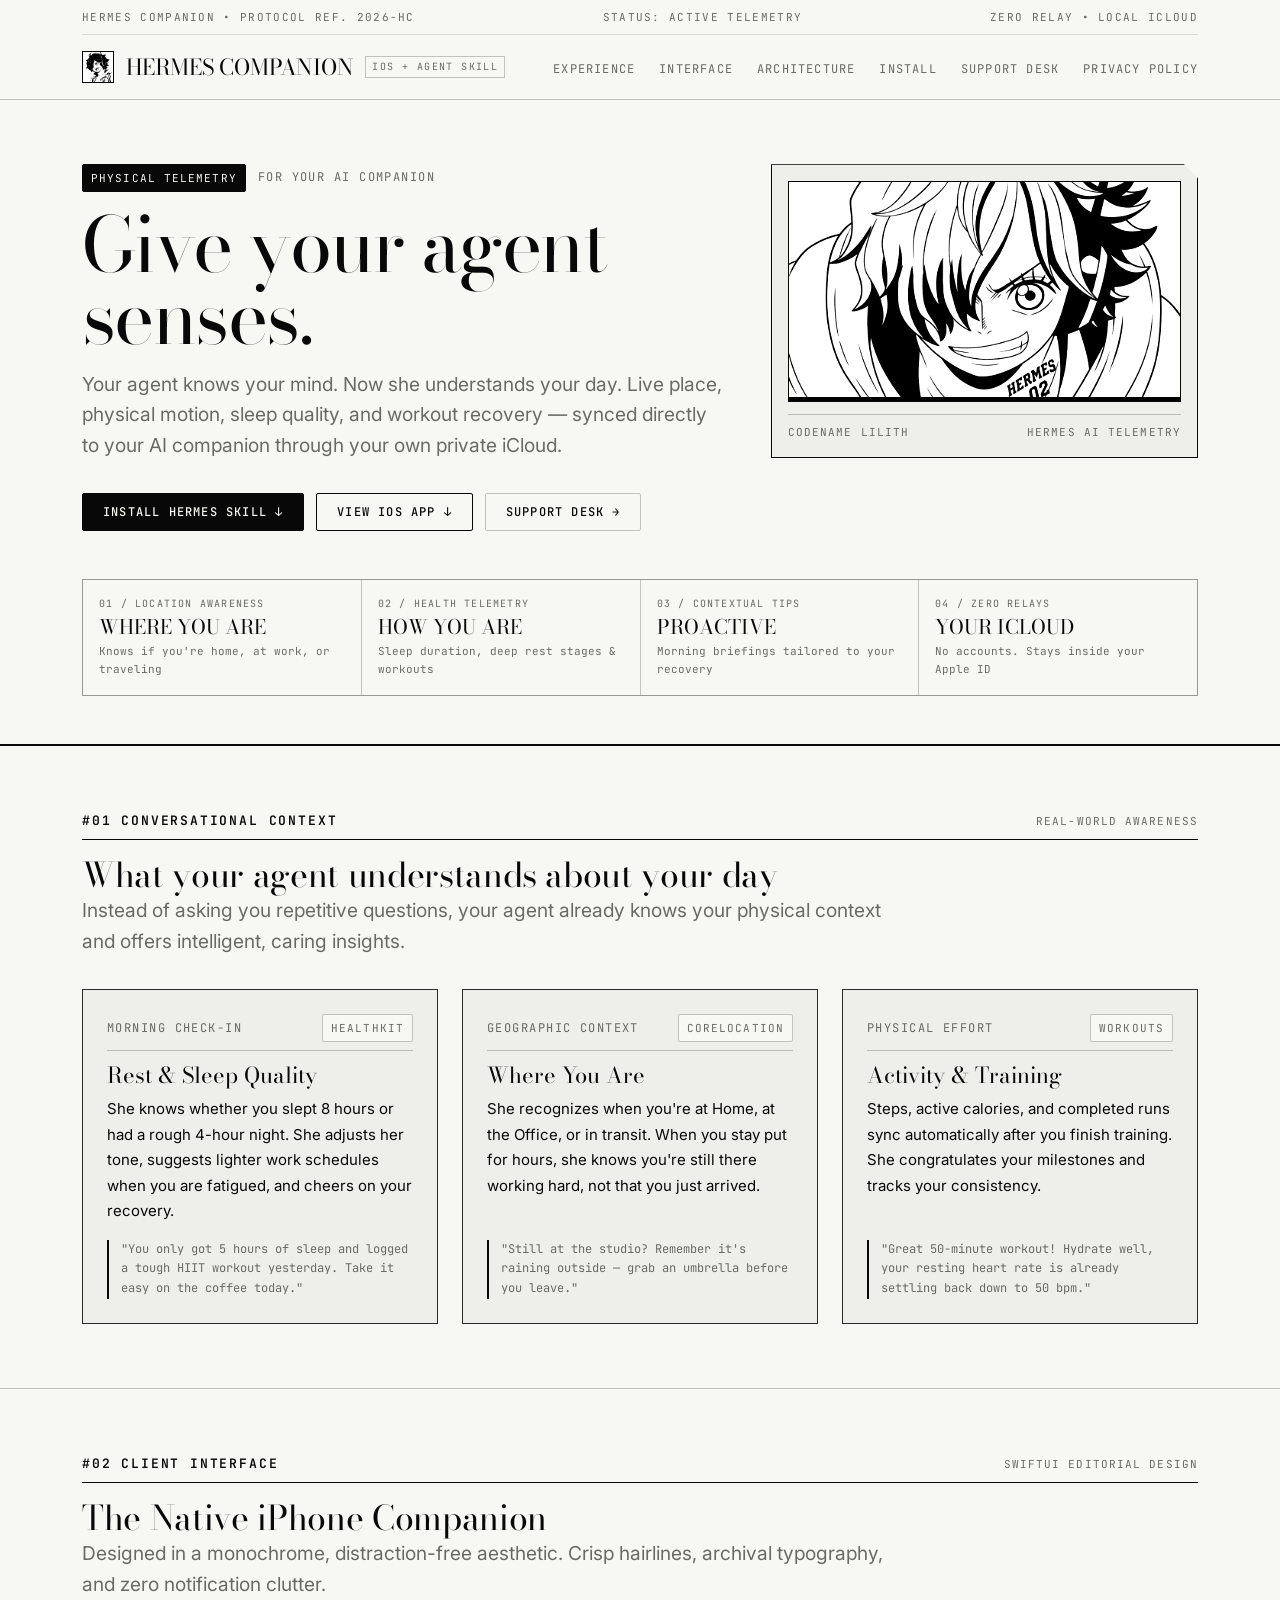
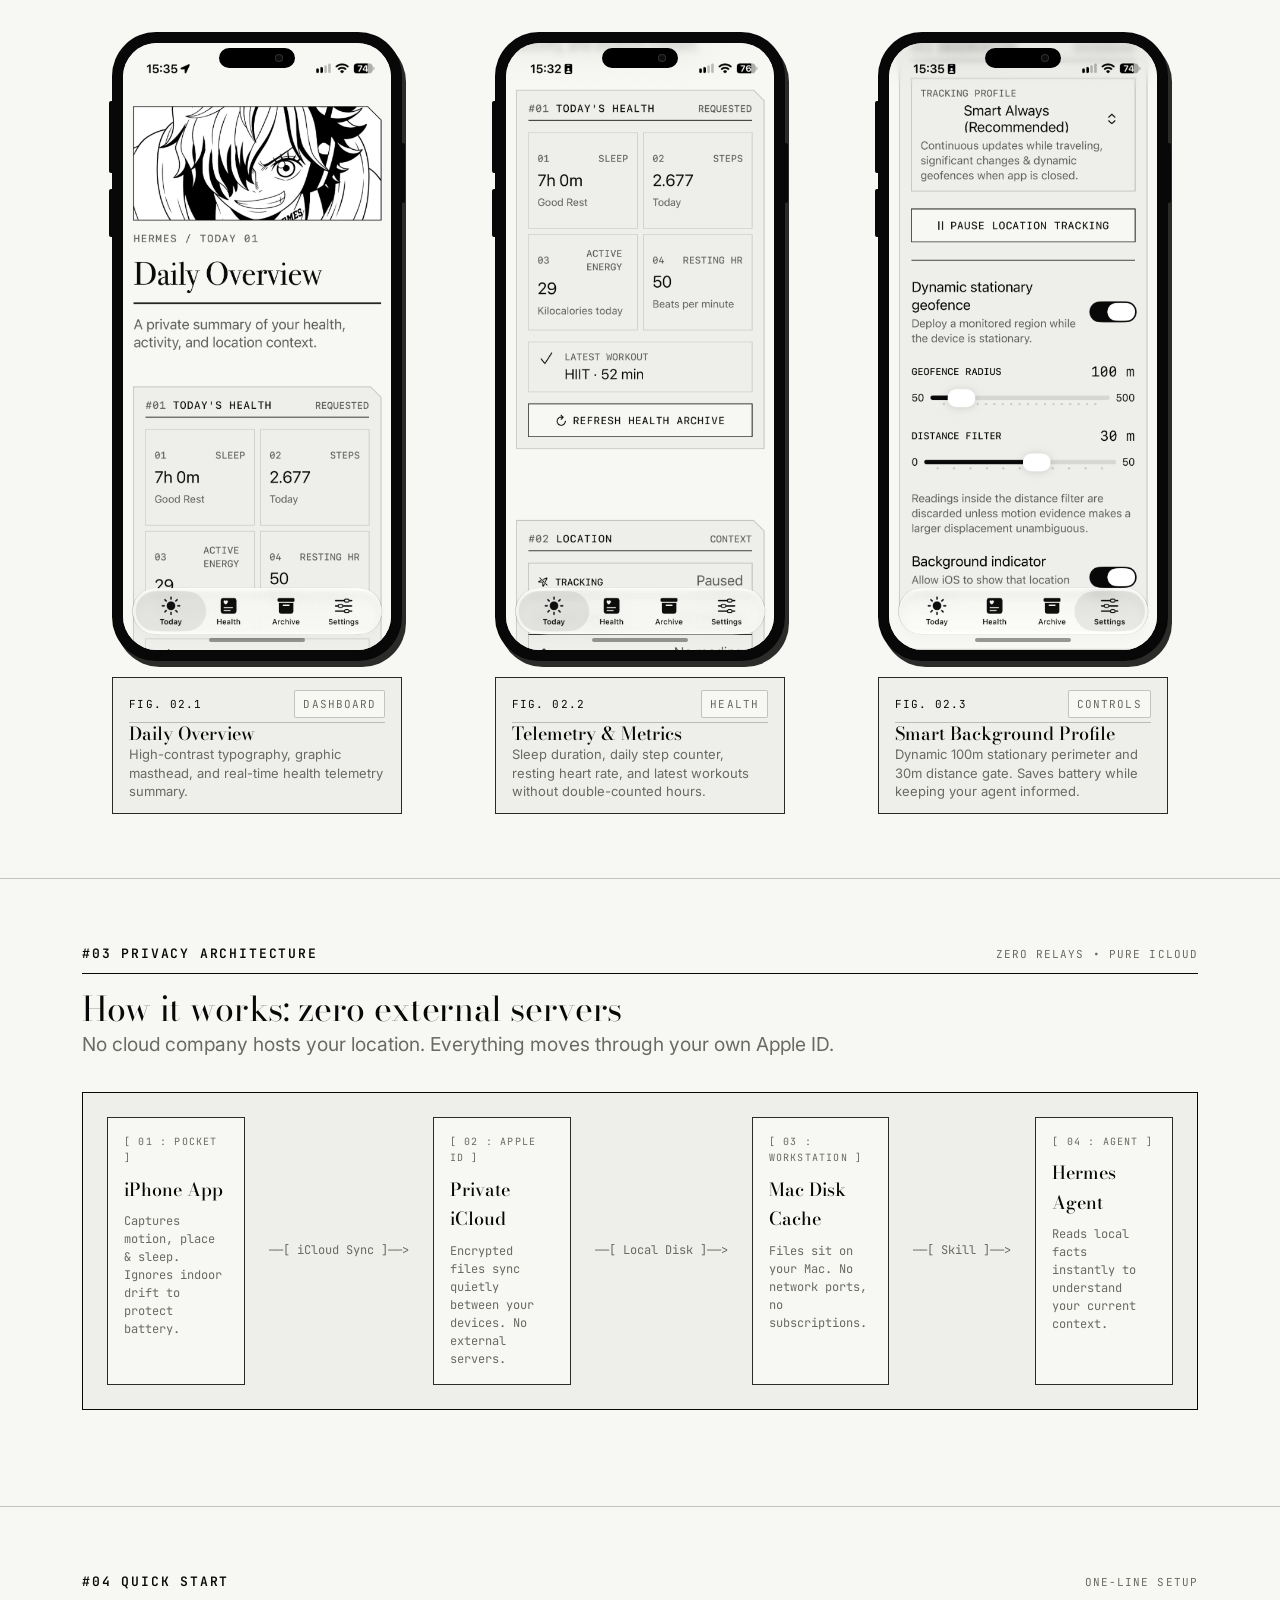
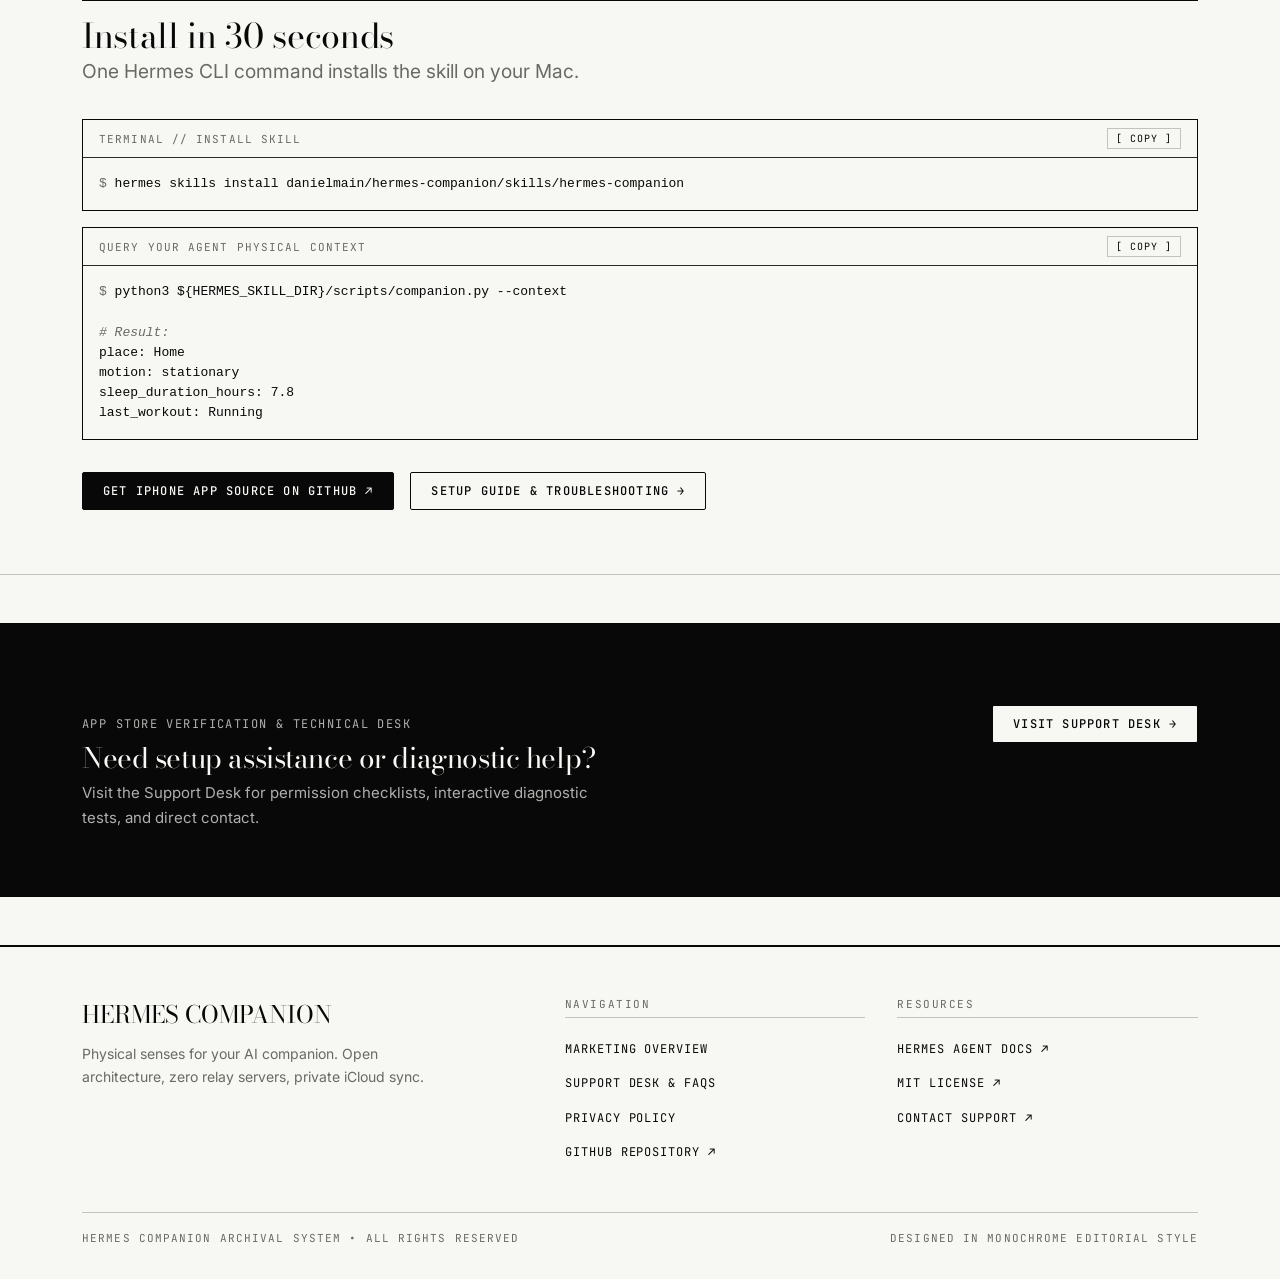
==== website/index.html @ cab8ede8 "Add rolling location history, timeline analysis, and staleness handling - iOS: Mirror rolling 7-day " ====
<!DOCTYPE html>
<html lang="en">

<head>
  <meta charset="UTF-8">
  <meta name="viewport" content="width=device-width, initial-scale=1.0">
  <title>Hermes Companion — Physical Senses for Your AI Agent</title>
  <meta name="description"
    content="An iPhone app and Hermes skill. Gives your AI companion live awareness of where you are, how you slept, and when you train — through your own private iCloud with zero relay servers.">
  <link rel="stylesheet" href="style.css">
  <link rel="icon" type="image/png" href="assets/icon-source.png">

  <link rel="canonical" href="https://hermescompanion.funktional.dev/">

  <!-- Open Graph / Rich Social Link Preview -->
  <meta property="og:type" content="website">
  <meta property="og:url" content="https://hermescompanion.funktional.dev/">
  <meta property="og:site_name" content="Hermes Companion">
  <meta property="og:title" content="Hermes Companion — Physical Senses for Your AI Agent">
  <meta property="og:description"
    content="Live place, physical motion, sleep quality, and workout recovery — synced directly to your AI companion through your own private iCloud with zero relay servers.">
  <meta property="og:image" content="https://hermescompanion.funktional.dev/assets/lilith-white.jpeg">
  <meta property="og:image:width" content="1024">
  <meta property="og:image:height" content="572">
  <meta property="og:image:type" content="image/png">
  <meta property="og:image:alt" content="Hermes Companion Telemetry Artwork">

  <!-- Twitter Card -->
  <meta name="twitter:card" content="summary_large_image">
  <meta name="twitter:url" content="https://hermescompanion.funktional.dev/">
  <meta name="twitter:title" content="Hermes Companion — Physical Senses for Your AI Agent">
  <meta name="twitter:description"
    content="Live place, physical motion, sleep quality, and workout recovery — synced directly to your AI companion through your own private iCloud with zero relay servers.">
  <meta name="twitter:image" content="https://hermescompanion.funktional.dev/assets/lilith-white.jpeg">
  <meta name="twitter:image:alt" content="Hermes Companion Telemetry Artwork">
</head>

<body>

  <!-- Archival Institutional Masthead -->
  <header class="archival-topbar">
    <div class="page-container">
      <div class="topbar-meta">
        <span>HERMES COMPANION • PROTOCOL REF. 2026-HC</span>
        <span>STATUS: ACTIVE TELEMETRY</span>
        <span>ZERO RELAY • LOCAL ICLOUD</span>
      </div>

      <nav class="topbar-nav" aria-label="Main Navigation">
        <a href="index.html" class="brand-mark">
          <div class="brand-icon-box">
            <img src="assets/icon-source.png" alt="Hermes Emblem">
          </div>
          <div>
            <div class="brand-title">HERMES COMPANION</div>
          </div>
          <span class="brand-tag">iOS + AGENT SKILL</span>
        </a>

        <ul class="nav-links">
          <li><a href="#experience" class="nav-link">Experience</a></li>
          <li><a href="#screens" class="nav-link">Interface</a></li>
          <li><a href="#architecture" class="nav-link">Architecture</a></li>
          <li><a href="#install" class="nav-link">Install</a></li>
          <li><a href="support.html" class="nav-link">Support Desk</a></li>
          <li><a href="privacy.html" class="nav-link">Privacy Policy</a></li>
        </ul>
      </nav>
    </div>
  </header>

  <main>
    <!-- HERO SECTION -->
    <section class="hero-section">
      <div class="page-container">
        <div class="hero-grid">
          <div>
            <div class="hero-meta-kicker">
              <span class="token inverted">PHYSICAL TELEMETRY</span>
              <span class="editorial-utility">FOR YOUR AI COMPANION</span>
            </div>

            <h1 class="editorial-display-huge">
              Give your agent senses.
            </h1>

            <p class="editorial-lead">
              Your agent knows your mind. Now she understands your day. Live place, physical motion, sleep quality, and
              workout recovery — synced directly to your AI companion through your own private iCloud.
            </p>

            <div class="hero-actions">
              <a href="#install" class="btn btn-primary">
                <span>INSTALL HERMES SKILL</span>
                <span>↓</span>
              </a>
              <a href="#screens" class="btn btn-secondary">
                <span>VIEW IOS APP</span>
                <span>↓</span>
              </a>
              <a href="support.html" class="btn btn-ghost">
                <span>SUPPORT DESK</span>
                <span>→</span>
              </a>
            </div>
          </div>

          <div>
            <div class="hero-art-container cut-corner">
              <div class="hero-art-image-wrapper">
                <picture>
                  <source media="(prefers-color-scheme: dark)" srcset="assets/lilith-black.png">
                  <img id="hero-art-img" src="assets/lilith-white.jpeg" alt="Archival Hermes Graphic">
                </picture>
              </div>
              <div class="hero-art-caption">
                <span>CODENAME LILITH</span>
                <span>HERMES AI TELEMETRY</span>
              </div>
            </div>
          </div>
        </div>

        <!-- SPECIFICATION STRIP -->
        <div class="spec-strip">
          <div class="spec-cell">
            <div class="spec-label">01 / LOCATION AWARENESS</div>
            <div class="spec-val">WHERE YOU ARE</div>
            <div class="spec-desc">Knows if you're home, at work, or traveling</div>
          </div>
          <div class="spec-cell">
            <div class="spec-label">02 / HEALTH TELEMETRY</div>
            <div class="spec-val">HOW YOU ARE</div>
            <div class="spec-desc">Sleep duration, deep rest stages &amp; workouts</div>
          </div>
          <div class="spec-cell">
            <div class="spec-label">03 / CONTEXTUAL TIPS</div>
            <div class="spec-val">PROACTIVE</div>
            <div class="spec-desc">Morning briefings tailored to your recovery</div>
          </div>
          <div class="spec-cell">
            <div class="spec-label">04 / ZERO RELAYS</div>
            <div class="spec-val">YOUR ICLOUD</div>
            <div class="spec-desc">No accounts. Stays inside your Apple ID</div>
          </div>
        </div>
      </div>
    </section>

    <!-- SECTION #01: THE COMPANION EXPERIENCE -->
    <section id="experience" class="editorial-section">
      <div class="page-container">
        <div class="module-header">
          <div class="module-header-meta">
            <span class="module-index">#01 CONVERSATIONAL CONTEXT</span>
            <span class="module-tag">REAL-WORLD AWARENESS</span>
          </div>
          <h2 class="editorial-section-title">What your agent understands about your day</h2>
          <p class="editorial-lead">
            Instead of asking you repetitive questions, your agent already knows your physical context and offers
            intelligent, caring insights.
          </p>
        </div>

        <div class="cards-grid-3">
          <!-- Card 1: Health & Sleep -->
          <div class="editorial-card">
            <div class="editorial-card-header">
              <span class="editorial-utility">MORNING CHECK-IN</span>
              <span class="token faint">HEALTHKIT</span>
            </div>
            <div class="editorial-card-title">Rest &amp; Sleep Quality</div>
            <p class="editorial-body" style="font-size: 0.9375rem; margin-bottom: var(--space-16);">
              She knows whether you slept 8 hours or had a rough 4-hour night. She adjusts her tone, suggests lighter
              work schedules when you are fatigued, and cheers on your recovery.
            </p>
            <div
              style="border-left: 2px solid var(--ink); padding-left: var(--space-12); font-family: var(--font-mono); font-size: 0.75rem; color: var(--secondary-ink); margin-top: auto;">
              "You only got 5 hours of sleep and logged a tough HIIT workout yesterday. Take it easy on the coffee
              today."
            </div>
          </div>

          <!-- Card 2: Place & Motion -->
          <div class="editorial-card">
            <div class="editorial-card-header">
              <span class="editorial-utility">GEOGRAPHIC CONTEXT</span>
              <span class="token faint">CORELOCATION</span>
            </div>
            <div class="editorial-card-title">Where You Are</div>
            <p class="editorial-body" style="font-size: 0.9375rem; margin-bottom: var(--space-16);">
              She recognizes when you're at Home, at the Office, or in transit. When you stay put for hours, she knows
              you're still there working hard, not that you just arrived.
            </p>
            <div
              style="border-left: 2px solid var(--ink); padding-left: var(--space-12); font-family: var(--font-mono); font-size: 0.75rem; color: var(--secondary-ink); margin-top: auto;">
              "Still at the studio? Remember it's raining outside — grab an umbrella before you leave."
            </div>
          </div>

          <!-- Card 3: Training & Movement -->
          <div class="editorial-card">
            <div class="editorial-card-header">
              <span class="editorial-utility">PHYSICAL EFFORT</span>
              <span class="token faint">WORKOUTS</span>
            </div>
            <div class="editorial-card-title">Activity &amp; Training</div>
            <p class="editorial-body" style="font-size: 0.9375rem; margin-bottom: var(--space-16);">
              Steps, active calories, and completed runs sync automatically after you finish training. She congratulates
              your milestones and tracks your consistency.
            </p>
            <div
              style="border-left: 2px solid var(--ink); padding-left: var(--space-12); font-family: var(--font-mono); font-size: 0.75rem; color: var(--secondary-ink); margin-top: auto;">
              "Great 50-minute workout! Hydrate well, your resting heart rate is already settling back down to 50 bpm."
            </div>
          </div>
        </div>
      </div>
    </section>

    <!-- SECTION #02: NATIVE IPHONE INTERFACE -->
    <section id="screens" class="editorial-section">
      <div class="page-container">
        <div class="module-header">
          <div class="module-header-meta">
            <span class="module-index">#02 CLIENT INTERFACE</span>
            <span class="module-tag">SWIFTUI EDITORIAL DESIGN</span>
          </div>
          <h2 class="editorial-section-title">The Native iPhone Companion</h2>
          <p class="editorial-lead">
            Designed in a monochrome, distraction-free aesthetic. Crisp hairlines, archival typography, and zero
            notification clutter.
          </p>
        </div>

        <!-- 3-Device iPhone Bezel Editorial Showcase -->
        <div class="iphone-triptych-grid">
          <!-- Screen 1: Dashboard -->
          <div class="iphone-card-container">
            <div class="iphone-device">
              <div class="iphone-island"></div>
              <div class="iphone-screen">
                <img src="assets/screenshots/dashboard.png" alt="iPhone Screen: Hermes Companion Daily Overview">
                <div class="iphone-home-bar"></div>
              </div>
            </div>
            <div class="iphone-plate">
              <div class="iphone-plate-meta">
                <span class="editorial-utility-small">FIG. 02.1</span>
                <span class="token faint">DASHBOARD</span>
              </div>
              <div class="iphone-plate-title">Daily Overview</div>
              <div class="iphone-plate-desc">
                High-contrast typography, graphic masthead, and real-time health telemetry summary.
              </div>
            </div>
          </div>

          <!-- Screen 2: Health Archive -->
          <div class="iphone-card-container">
            <div class="iphone-device">
              <div class="iphone-island"></div>
              <div class="iphone-screen">
                <img src="assets/screenshots/health.png" alt="iPhone Screen: Hermes Companion Health Archive">
                <div class="iphone-home-bar"></div>
              </div>
            </div>
            <div class="iphone-plate">
              <div class="iphone-plate-meta">
                <span class="editorial-utility-small">FIG. 02.2</span>
                <span class="token faint">HEALTH</span>
              </div>
              <div class="iphone-plate-title">Telemetry &amp; Metrics</div>
              <div class="iphone-plate-desc">
                Sleep duration, daily step counter, resting heart rate, and latest workouts without double-counted
                hours.
              </div>
            </div>
          </div>

          <!-- Screen 3: Settings -->
          <div class="iphone-card-container">
            <div class="iphone-device">
              <div class="iphone-island"></div>
              <div class="iphone-screen">
                <img src="assets/screenshots/settings.png" alt="iPhone Screen: Hermes Companion Tracking Settings">
                <div class="iphone-home-bar"></div>
              </div>
            </div>
            <div class="iphone-plate">
              <div class="iphone-plate-meta">
                <span class="editorial-utility-small">FIG. 02.3</span>
                <span class="token faint">CONTROLS</span>
              </div>
              <div class="iphone-plate-title">Smart Background Profile</div>
              <div class="iphone-plate-desc">
                Dynamic 100m stationary perimeter and 30m distance gate. Saves battery while keeping your agent
                informed.
              </div>
            </div>
          </div>
        </div>
      </div>
    </section>

    <!-- SECTION #03: ARCHITECTURE (LESS IS MORE) -->
    <section id="architecture" class="editorial-section">
      <div class="page-container">
        <div class="module-header">
          <div class="module-header-meta">
            <span class="module-index">#03 PRIVACY ARCHITECTURE</span>
            <span class="module-tag">ZERO RELAYS • PURE ICLOUD</span>
          </div>
          <h2 class="editorial-section-title">How it works: zero external servers</h2>
          <p class="editorial-lead">
            No cloud company hosts your location. Everything moves through your own Apple ID.
          </p>
        </div>

        <div class="diagram-box">
          <div class="diagram-flow">
            <div class="diagram-node">
              <div>
                <div class="diagram-node-idx">[ 01 : POCKET ]</div>
                <div class="diagram-node-title">iPhone App</div>
                <div class="diagram-node-desc">
                  Captures motion, place &amp; sleep. Ignores indoor drift to protect battery.
                </div>
              </div>
            </div>

            <div class="diagram-arrow">
              <span>——[ iCloud Sync ]——&gt;</span>
            </div>

            <div class="diagram-node">
              <div>
                <div class="diagram-node-idx">[ 02 : APPLE ID ]</div>
                <div class="diagram-node-title">Private iCloud</div>
                <div class="diagram-node-desc">
                  Encrypted files sync quietly between your devices. No external servers.
                </div>
              </div>
            </div>

            <div class="diagram-arrow">
              <span>——[ Local Disk ]——&gt;</span>
            </div>

            <div class="diagram-node">
              <div>
                <div class="diagram-node-idx">[ 03 : WORKSTATION ]</div>
                <div class="diagram-node-title">Mac Disk Cache</div>
                <div class="diagram-node-desc">
                  Files sit on your Mac. No network ports, no subscriptions.
                </div>
              </div>
            </div>

            <div class="diagram-arrow">
              <span>——[ Skill ]——&gt;</span>
            </div>

            <div class="diagram-node">
              <div>
                <div class="diagram-node-idx">[ 04 : AGENT ]</div>
                <div class="diagram-node-title">Hermes Agent</div>
                <div class="diagram-node-desc">
                  Reads local facts instantly to understand your current context.
                </div>
              </div>
            </div>
          </div>
        </div>
      </div>
    </section>

    <!-- SECTION #04: FAST INSTALLATION -->
    <section id="install" class="editorial-section">
      <div class="page-container">
        <div class="module-header">
          <div class="module-header-meta">
            <span class="module-index">#04 QUICK START</span>
            <span class="module-tag">ONE-LINE SETUP</span>
          </div>
          <h2 class="editorial-section-title">Install in 30 seconds</h2>
          <p class="editorial-lead">
            One Hermes CLI command installs the skill on your Mac.
          </p>
        </div>

        <div class="terminal-block">
          <div class="terminal-header">
            <span class="terminal-title">TERMINAL // INSTALL SKILL</span>
            <button type="button" class="terminal-copy-btn" data-copy-target="code-install">[ COPY ]</button>
          </div>
          <div class="terminal-content">
            <pre
              id="code-install"><span class="cli-prompt">$ </span>hermes skills install danielmain/hermes-companion/skills/hermes-companion</pre>
          </div>
        </div>

        <div class="terminal-block" style="margin-top: var(--space-16);">
          <div class="terminal-header">
            <span class="terminal-title">QUERY YOUR AGENT PHYSICAL CONTEXT</span>
            <button type="button" class="terminal-copy-btn" data-copy-target="code-run">[ COPY ]</button>
          </div>
          <div class="terminal-content">
            <pre id="code-run"><span class="cli-prompt">$ </span>python3 ${HERMES_SKILL_DIR}/scripts/companion.py --context

<span class="cli-comment"># Result:</span>
place: Home
motion: stationary
sleep_duration_hours: 7.8
last_workout: Running</pre>
          </div>
        </div>

        <div style="margin-top: var(--space-32); display: flex; gap: var(--space-16); flex-wrap: wrap;">
          <a href="https://github.com/danielmain/hermes-companion" target="_blank" rel="noopener"
            class="btn btn-primary">
            <span>GET IPHONE APP SOURCE ON GITHUB</span>
            <span>↗</span>
          </a>
          <a href="support.html" class="btn btn-secondary">
            <span>SETUP GUIDE &amp; TROUBLESHOOTING</span>
            <span>→</span>
          </a>
        </div>
      </div>
    </section>

    <!-- INVERTED SUMMARY CALLOUT -->
    <section class="editorial-section inverted last-section">
      <div class="page-container">
        <div
          style="display: flex; justify-content: space-between; align-items: baseline; flex-wrap: wrap; gap: var(--space-16);">
          <div>
            <div class="editorial-utility" style="color: rgba(247, 247, 243, 0.7); margin-bottom: var(--space-8);">
              APP STORE VERIFICATION &amp; TECHNICAL DESK
            </div>
            <h3 class="editorial-display-title"
              style="color: #F7F7F3; font-size: 1.75rem; margin-bottom: var(--space-8);">
              Need setup assistance or diagnostic help?
            </h3>
            <p style="color: rgba(247, 247, 243, 0.7); font-size: 0.9375rem; max-width: 60ch;">
              Visit the Support Desk for permission checklists, interactive diagnostic tests, and direct contact.
            </p>
          </div>
          <div style="margin-top: var(--space-16);">
            <a href="support.html" class="btn btn-secondary" style="background: #F7F7F3; color: #080808;">
              <span>VISIT SUPPORT DESK</span>
              <span>→</span>
            </a>
          </div>
        </div>
      </div>
    </section>
  </main>

  <!-- Institutional Colophon Footer -->
  <footer class="archival-footer">
    <div class="page-container">
      <div class="footer-grid">
        <div>
          <div style="font-family: var(--font-display); font-size: 1.5rem; margin-bottom: var(--space-8);">
            HERMES COMPANION
          </div>
          <p style="font-size: 0.875rem; color: var(--secondary-ink); max-width: 42ch;">
            Physical senses for your AI companion. Open architecture, zero relay servers, private iCloud sync.
          </p>
        </div>

        <div>
          <div class="footer-col-title">NAVIGATION</div>
          <ul class="footer-links">
            <li><a href="index.html">Marketing Overview</a></li>
            <li><a href="support.html">Support Desk &amp; FAQs</a></li>
            <li><a href="privacy.html">Privacy Policy</a></li>
            <li><a href="https://github.com/danielmain/hermes-companion" target="_blank" rel="noopener">GitHub
                Repository ↗</a></li>
          </ul>
        </div>

        <div>
          <div class="footer-col-title">RESOURCES</div>
          <ul class="footer-links">
            <li><a href="https://hermes-agent.nousresearch.com/" target="_blank" rel="noopener">Hermes Agent Docs ↗</a>
            </li>
            <li><a href="https://github.com/danielmain/hermes-companion/blob/main/LICENSE" target="_blank"
                rel="noopener">MIT License ↗</a></li>
            <li><a href="mailto:support@funktional.dev">Contact Support ↗</a></li>
          </ul>
        </div>
      </div>

      <div class="footer-stamp">
        <div>HERMES COMPANION ARCHIVAL SYSTEM • ALL RIGHTS RESERVED</div>
        <div>DESIGNED IN MONOCHROME EDITORIAL STYLE</div>
      </div>
    </div>
  </footer>

  <script src="main.js"></script>
</body>

</html>
---- website/style.css ----
/*
 * HERMES COMPANION — MONOCHROME EDITORIAL DESIGN SYSTEM
 * Inspired by experimental research institutions, archival scientific publications,
 * classical mythology, and early computer interfaces.
 */

@import url('https://fonts.googleapis.com/css2?family=Bodoni+Moda:ital,opsz,wght@0,6..96,300..600;1,6..96,300..600&family=JetBrains+Mono:wght@400;500;600&family=Inter:wght@300;400;500;600&display=swap');

:root {
  /* Strict Monochrome Light Palette (Warm Paper & Ink) */
  --paper: #F7F7F3;
  --ink: #080808;
  --secondary-ink: #6A6A64;
  --surface: #EEEEEA;
  --surface-subtle: #F2F2EE;
  --surface-contrast: #080808;
  --surface-contrast-text: #F7F7F3;
  --hairline: rgba(8, 8, 8, 0.22);
  --hairline-faint: rgba(8, 8, 8, 0.12);
  --hairline-strong: rgba(8, 8, 8, 0.85);
  --shadow-offset: 3px 3px 0px #080808;
  --cut-size: 14px;

  /* Typography Stacks */
  --font-display: "Bodoni 72", "Bodoni 72 Oldstyle", "Didot", "Bodoni Moda", "Playfair Display", "Times New Roman", serif;
  --font-body: -apple-system, BlinkMacSystemFont, "SF Pro Text", "Inter", "Helvetica Neue", sans-serif;
  --font-mono: "SF Mono", "Aeonik Fono", "JetBrains Mono", Menlo, Consolas, "Courier New", monospace;

  /* Spacing Scale */
  --space-2: 2px;
  --space-4: 4px;
  --space-8: 8px;
  --space-12: 12px;
  --space-16: 16px;
  --space-24: 24px;
  --space-32: 32px;
  --space-48: 48px;
  --space-64: 64px;
  --space-96: 96px;

  /* Animation */
  --transition-fast: 0.18s cubic-bezier(0.16, 1, 0.3, 1);
}

/* Automatic Dark Mode Palette (Inverts when system is in Dark Mode) */
@media (prefers-color-scheme: dark) {
  :root {
    --paper: #080808;
    --ink: #F7F7F3;
    --secondary-ink: #9E9E98;
    --surface: #141413;
    --surface-subtle: #1A1A18;
    --surface-contrast: #F7F7F3;
    --surface-contrast-text: #080808;
    --hairline: rgba(247, 247, 243, 0.22);
    --hairline-faint: rgba(247, 247, 243, 0.12);
    --hairline-strong: rgba(247, 247, 243, 0.85);
    --shadow-offset: 3px 3px 0px #F7F7F3;
  }
}

/* Base Reset & Document Setup */
*, *::before, *::after {
  box-sizing: border-box;
  margin: 0;
  padding: 0;
}

html {
  font-size: 16px;
  background-color: var(--paper);
  color: var(--ink);
  scroll-behavior: smooth;
  text-rendering: optimizeLegibility;
  -webkit-font-smoothing: antialiased;
  -moz-osx-font-smoothing: grayscale;
}

body {
  font-family: var(--font-body);
  font-weight: 400;
  line-height: 1.65;
  color: var(--ink);
  background-color: var(--paper);
  min-height: 100vh;
  display: flex;
  flex-direction: column;
}

/* Selection */
::selection {
  background: var(--ink);
  color: var(--paper);
}

/* Editorial Rules & Hairlines */
hr, .editorial-rule {
  border: none;
  height: 1px;
  background-color: var(--hairline);
  margin: 0;
}

.editorial-rule.strong {
  height: 2px;
  background-color: var(--ink);
}

.editorial-rule.faint {
  height: 1px;
  background-color: var(--hairline-faint);
}

/* Master Layout Frame */
.page-container {
  width: 100%;
  max-width: 1180px;
  margin: 0 auto;
  padding: 0 var(--space-24);
}

@media (min-width: 768px) {
  .page-container {
    padding: 0 var(--space-32);
  }
}

/* Top Institutional Header */
.archival-topbar {
  border-bottom: 1px solid var(--hairline);
  background-color: var(--paper);
  position: sticky;
  top: 0;
  z-index: 100;
}

.topbar-meta {
  display: flex;
  align-items: center;
  justify-content: space-between;
  padding: var(--space-8) 0;
  font-family: var(--font-mono);
  font-size: 0.6875rem;
  text-transform: uppercase;
  letter-spacing: 0.12em;
  color: var(--secondary-ink);
  border-bottom: 1px solid var(--hairline-faint);
}

.topbar-nav {
  display: flex;
  align-items: center;
  justify-content: space-between;
  padding: var(--space-16) 0;
  gap: var(--space-16);
}

.brand-mark {
  display: flex;
  align-items: center;
  gap: var(--space-12);
  text-decoration: none;
  color: var(--ink);
}

.brand-icon-box {
  width: 32px;
  height: 32px;
  border: 1px solid var(--ink);
  display: flex;
  align-items: center;
  justify-content: center;
  background: var(--paper);
  overflow: hidden;
}

.brand-icon-box img {
  width: 100%;
  height: 100%;
  object-fit: cover;
  filter: grayscale(100%) contrast(120%);
}

.brand-title {
  font-family: var(--font-display);
  font-size: 1.375rem;
  letter-spacing: -0.01em;
  font-weight: 400;
  line-height: 1;
}

.brand-tag {
  font-family: var(--font-mono);
  font-size: 0.625rem;
  text-transform: uppercase;
  letter-spacing: 0.14em;
  border: 1px solid var(--hairline);
  padding: 2px 6px;
  color: var(--secondary-ink);
}

.nav-links {
  display: flex;
  align-items: center;
  gap: var(--space-24);
  list-style: none;
}

.nav-link {
  font-family: var(--font-mono);
  font-size: 0.75rem;
  text-transform: uppercase;
  letter-spacing: 0.1em;
  text-decoration: none;
  color: var(--secondary-ink);
  transition: color var(--transition-fast);
  position: relative;
  padding: var(--space-4) 0;
}

.nav-link:hover, .nav-link.active {
  color: var(--ink);
}

.nav-link.active::after {
  content: "";
  position: absolute;
  bottom: 0;
  left: 0;
  right: 0;
  height: 1px;
  background-color: var(--ink);
}

.topbar-controls {
  display: flex;
  align-items: center;
  gap: var(--space-12);
}

.theme-toggle-btn {
  background: transparent;
  border: 1px solid var(--ink);
  color: var(--ink);
  font-family: var(--font-mono);
  font-size: 0.6875rem;
  text-transform: uppercase;
  letter-spacing: 0.1em;
  padding: 6px 10px;
  cursor: pointer;
  display: inline-flex;
  align-items: center;
  gap: 6px;
  transition: background-color var(--transition-fast), color var(--transition-fast);
}

.theme-toggle-btn:hover {
  background-color: var(--ink);
  color: var(--paper);
}

/* Typography Classes */
.editorial-display-huge {
  font-family: var(--font-display);
  font-size: clamp(2.5rem, 6.5vw, 4.75rem);
  font-weight: 300;
  line-height: 0.95;
  letter-spacing: -0.02em;
  margin-bottom: var(--space-16);
}

.editorial-display-title {
  font-family: var(--font-display);
  font-size: clamp(2rem, 4vw, 2.75rem);
  font-weight: 400;
  line-height: 1.08;
  letter-spacing: -0.015em;
  margin-bottom: var(--space-12);
}

.editorial-section-title {
  font-family: var(--font-display);
  font-size: clamp(1.625rem, 3vw, 2.125rem);
  font-weight: 400;
  line-height: 1.15;
  letter-spacing: -0.01em;
}

.editorial-lead {
  font-family: var(--font-body);
  font-size: clamp(1.0625rem, 1.5vw, 1.25rem);
  font-weight: 400;
  line-height: 1.6;
  color: var(--secondary-ink);
  max-width: 68ch;
}

.editorial-body {
  font-size: 1rem;
  line-height: 1.7;
  color: var(--ink);
}

.editorial-body p + p {
  margin-top: var(--space-16);
}

.editorial-utility {
  font-family: var(--font-mono);
  font-size: 0.75rem;
  text-transform: uppercase;
  letter-spacing: 0.12em;
  color: var(--secondary-ink);
}

.editorial-utility-small {
  font-family: var(--font-mono);
  font-size: 0.6875rem;
  text-transform: uppercase;
  letter-spacing: 0.1em;
}

/* Module Section Header */
.module-header {
  margin-bottom: var(--space-32);
}

.module-header-meta {
  display: flex;
  align-items: baseline;
  justify-content: space-between;
  padding-bottom: var(--space-8);
  border-bottom: 1px solid var(--ink);
  margin-bottom: var(--space-16);
}

.module-index {
  font-family: var(--font-mono);
  font-size: 0.8125rem;
  font-weight: 600;
  letter-spacing: 0.14em;
  text-transform: uppercase;
}

.module-tag {
  font-family: var(--font-mono);
  font-size: 0.6875rem;
  letter-spacing: 0.1em;
  color: var(--secondary-ink);
  text-transform: uppercase;
}

/* Buttons */
.btn {
  display: inline-flex;
  align-items: center;
  justify-content: center;
  gap: var(--space-8);
  font-family: var(--font-mono);
  font-size: 0.75rem;
  font-weight: 500;
  text-transform: uppercase;
  letter-spacing: 0.1em;
  text-decoration: none;
  padding: 12px 20px;
  border-radius: 2px;
  cursor: pointer;
  transition: all var(--transition-fast);
  line-height: 1;
}

.btn-primary {
  background-color: var(--ink);
  color: var(--paper);
  border: 1px solid var(--ink);
}

.btn-primary:hover {
  background-color: var(--paper);
  color: var(--ink);
}

.btn-secondary {
  background-color: var(--paper);
  color: var(--ink);
  border: 1px solid var(--ink);
}

.btn-secondary:hover {
  background-color: var(--ink);
  color: var(--paper);
}

.btn-ghost {
  background-color: transparent;
  color: var(--ink);
  border: 1px solid var(--hairline);
}

.btn-ghost:hover {
  border-color: var(--ink);
}

/* Status Tokens & Badges */
.token {
  display: inline-flex;
  align-items: center;
  gap: 6px;
  font-family: var(--font-mono);
  font-size: 0.6875rem;
  text-transform: uppercase;
  letter-spacing: 0.1em;
  padding: 4px 8px;
  border: 1px solid var(--ink);
  background: var(--paper);
  color: var(--ink);
  border-radius: 2px;
  white-space: nowrap;
}

.token.inverted {
  background: var(--ink);
  color: var(--paper);
}

.token.faint {
  border-color: var(--hairline);
  color: var(--secondary-ink);
}

/* Cut-corner Chamfer */
.cut-corner {
  clip-path: polygon(0 0, calc(100% - var(--cut-size)) 0, 100% var(--cut-size), 100% 100%, 0 100%);
  position: relative;
}

/* Hero Section */
.hero-section {
  padding: var(--space-64) 0 var(--space-48);
  border-bottom: 2px solid var(--ink);
}

.hero-grid {
  display: grid;
  grid-template-columns: 1fr;
  gap: var(--space-48);
  align-items: start;
}

@media (min-width: 900px) {
  .hero-grid {
    grid-template-columns: 1.2fr 0.8fr;
  }
}

.hero-meta-kicker {
  display: flex;
  align-items: center;
  gap: var(--space-12);
  margin-bottom: var(--space-16);
}

.hero-actions {
  display: flex;
  flex-wrap: wrap;
  gap: var(--space-12);
  margin-top: var(--space-32);
}

.hero-art-container {
  border: 1px solid var(--ink);
  background: var(--surface);
  padding: var(--space-16);
  position: relative;
}

.hero-art-image-wrapper {
  width: 100%;
  aspect-ratio: 16 / 9;
  border: 1px solid var(--hairline-strong);
  overflow: hidden;
  background: #000;
  display: flex;
  align-items: center;
  justify-content: center;
}

.hero-art-image-wrapper img {
  width: 100%;
  height: 100%;
  object-fit: cover;
  filter: contrast(125%) grayscale(100%);
  transition: transform 0.4s ease;
}

.hero-art-image-wrapper:hover img {
  transform: scale(1.02);
}

.hero-art-caption {
  font-family: var(--font-mono);
  font-size: 0.6875rem;
  text-transform: uppercase;
  letter-spacing: 0.1em;
  color: var(--secondary-ink);
  margin-top: var(--space-12);
  display: flex;
  justify-content: space-between;
  align-items: center;
  border-top: 1px solid var(--hairline);
  padding-top: var(--space-8);
}

/* Institutional Spec Table */
.spec-strip {
  display: grid;
  grid-template-columns: repeat(2, 1fr);
  gap: 1px;
  background-color: var(--hairline);
  border: 1px solid var(--hairline);
  margin-top: var(--space-48);
}

@media (min-width: 768px) {
  .spec-strip {
    grid-template-columns: repeat(4, 1fr);
  }
}

.spec-cell {
  background-color: var(--paper);
  padding: var(--space-16);
}

.spec-label {
  font-family: var(--font-mono);
  font-size: 0.625rem;
  text-transform: uppercase;
  letter-spacing: 0.12em;
  color: var(--secondary-ink);
  margin-bottom: var(--space-4);
}

.spec-val {
  font-family: var(--font-display);
  font-size: 1.25rem;
  color: var(--ink);
  line-height: 1.1;
}

.spec-desc {
  font-family: var(--font-mono);
  font-size: 0.6875rem;
  color: var(--secondary-ink);
  margin-top: var(--space-4);
}

/* Editorial Sections */
.editorial-section {
  padding: var(--space-64) 0;
  border-bottom: 1px solid var(--hairline);
}

.editorial-section.last-section {
  border-bottom: none;
}

/* Inverted Section */
.editorial-section.inverted {
  background-color: var(--surface-contrast);
  color: var(--surface-contrast-text);
  border-bottom: none;
  margin: var(--space-48) 0;
  border-top: 2px solid var(--hairline);
  border-bottom: 2px solid var(--hairline);
}

.editorial-section.inverted .module-header-meta {
  border-bottom-color: var(--surface-contrast-text);
}

.editorial-section.inverted .module-index,
.editorial-section.inverted .editorial-section-title,
.editorial-section.inverted .spec-val {
  color: var(--surface-contrast-text);
}

.editorial-section.inverted .editorial-lead,
.editorial-section.inverted .module-tag,
.editorial-section.inverted .spec-label,
.editorial-section.inverted .spec-desc {
  color: rgba(247, 247, 243, 0.7);
}

.editorial-section.inverted .editorial-rule {
  background-color: rgba(247, 247, 243, 0.2);
}

/* Architecture Flow Diagram */
.diagram-box {
  border: 1px solid var(--ink);
  background-color: var(--surface);
  padding: var(--space-24);
  margin: var(--space-32) 0;
}

.diagram-flow {
  display: flex;
  flex-direction: column;
  gap: var(--space-16);
}

@media (min-width: 820px) {
  .diagram-flow {
    flex-direction: row;
    align-items: stretch;
  }
}

.diagram-node {
  flex: 1;
  border: 1px solid var(--hairline-strong);
  background: var(--paper);
  padding: var(--space-16);
  display: flex;
  flex-direction: column;
  justify-content: space-between;
}

.diagram-node-idx {
  font-family: var(--font-mono);
  font-size: 0.625rem;
  letter-spacing: 0.12em;
  color: var(--secondary-ink);
  margin-bottom: var(--space-8);
}

.diagram-node-title {
  font-family: var(--font-display);
  font-size: 1.125rem;
  margin-bottom: var(--space-8);
  font-weight: 500;
}

.diagram-node-desc {
  font-family: var(--font-mono);
  font-size: 0.75rem;
  color: var(--secondary-ink);
  line-height: 1.5;
}

.diagram-arrow {
  display: flex;
  align-items: center;
  justify-content: center;
  font-family: var(--font-mono);
  font-size: 0.75rem;
  color: var(--secondary-ink);
  padding: var(--space-8);
}

/* Editorial Cards Grid */
.cards-grid-2 {
  display: grid;
  grid-template-columns: 1fr;
  gap: var(--space-24);
  margin-top: var(--space-24);
}

@media (min-width: 768px) {
  .cards-grid-2 {
    grid-template-columns: repeat(2, 1fr);
  }
}

.cards-grid-3 {
  display: grid;
  grid-template-columns: 1fr;
  gap: var(--space-24);
  margin-top: var(--space-24);
}

@media (min-width: 768px) {
  .cards-grid-3 {
    grid-template-columns: repeat(3, 1fr);
  }
}

.editorial-card {
  border: 1px solid var(--hairline-strong);
  background-color: var(--surface);
  padding: var(--space-24);
  display: flex;
  flex-direction: column;
  justify-content: space-between;
}

.editorial-card-header {
  display: flex;
  align-items: baseline;
  justify-content: space-between;
  margin-bottom: var(--space-12);
  border-bottom: 1px solid var(--hairline);
  padding-bottom: var(--space-8);
}

.editorial-card-title {
  font-family: var(--font-display);
  font-size: 1.375rem;
  margin-bottom: var(--space-8);
  line-height: 1.15;
}

.editorial-card-body {
  font-size: 0.9375rem;
  color: var(--secondary-ink);
  line-height: 1.6;
}

/* Editorial Comparison Table */
.editorial-table-wrapper {
  overflow-x: auto;
  border: 1px solid var(--hairline-strong);
  margin: var(--space-24) 0;
}

.editorial-table {
  width: 100%;
  border-collapse: collapse;
  text-align: left;
  font-size: 0.875rem;
}

.editorial-table th {
  font-family: var(--font-mono);
  font-size: 0.6875rem;
  text-transform: uppercase;
  letter-spacing: 0.12em;
  color: var(--secondary-ink);
  background-color: var(--surface);
  padding: var(--space-12) var(--space-16);
  border-bottom: 1px solid var(--ink);
  font-weight: 600;
}

.editorial-table td {
  padding: var(--space-12) var(--space-16);
  border-bottom: 1px solid var(--hairline);
  vertical-align: top;
}

.editorial-table tr:last-child td {
  border-bottom: none;
}

.editorial-table tr:hover td {
  background-color: var(--surface-subtle);
}

.table-key {
  font-family: var(--font-mono);
  font-size: 0.8125rem;
  font-weight: 500;
}

/* Terminal / Code Box */
.terminal-block {
  border: 1px solid var(--ink);
  background-color: var(--surface);
  margin: var(--space-16) 0;
}

.terminal-header {
  display: flex;
  align-items: center;
  justify-content: space-between;
  padding: var(--space-8) var(--space-16);
  border-bottom: 1px solid var(--hairline-strong);
  background: var(--paper);
}

.terminal-title {
  font-family: var(--font-mono);
  font-size: 0.6875rem;
  text-transform: uppercase;
  letter-spacing: 0.1em;
  color: var(--secondary-ink);
}

.terminal-copy-btn {
  background: transparent;
  border: 1px solid var(--hairline);
  color: var(--ink);
  font-family: var(--font-mono);
  font-size: 0.625rem;
  text-transform: uppercase;
  letter-spacing: 0.1em;
  padding: 3px 8px;
  cursor: pointer;
  transition: all var(--transition-fast);
}

.terminal-copy-btn:hover {
  background: var(--ink);
  color: var(--paper);
  border-color: var(--ink);
}

.terminal-content {
  padding: var(--space-16);
  font-family: var(--font-mono);
  font-size: 0.8125rem;
  line-height: 1.55;
  overflow-x: auto;
  color: var(--ink);
  background: var(--paper);
}

.terminal-content pre {
  margin: 0;
  white-space: pre;
}

.cli-prompt {
  color: var(--secondary-ink);
  user-select: none;
}

.cli-comment {
  color: var(--secondary-ink);
  font-style: italic;
}

/* App Presentation Banner */
.app-feature-row {
  display: grid;
  grid-template-columns: 1fr;
  gap: var(--space-32);
  align-items: center;
  margin-top: var(--space-32);
}

@media (min-width: 820px) {
  .app-feature-row {
    grid-template-columns: 0.9fr 1.1fr;
  }
}

.app-icon-frame {
  border: 2px solid var(--ink);
  padding: var(--space-16);
  background: var(--paper);
  box-shadow: var(--shadow-offset);
  display: flex;
  flex-direction: column;
  align-items: center;
  text-align: center;
}

.app-icon-frame img {
  width: 180px;
  height: 180px;
  border-radius: 4px;
  border: 1px solid var(--hairline-strong);
  margin-bottom: var(--space-16);
}

/* FAQ / Accordion for Support */
.faq-list {
  display: flex;
  flex-direction: column;
  gap: var(--space-16);
  margin-top: var(--space-24);
}

.faq-item {
  border: 1px solid var(--hairline-strong);
  background-color: var(--surface);
  transition: border-color var(--transition-fast);
}

.faq-item.active {
  border-color: var(--ink);
}

.faq-trigger {
  width: 100%;
  text-align: left;
  background: none;
  border: none;
  padding: var(--space-16) var(--space-20);
  display: flex;
  justify-content: space-between;
  align-items: center;
  cursor: pointer;
  font-family: var(--font-display);
  font-size: 1.1875rem;
  font-weight: 500;
  color: var(--ink);
}

.faq-symbol {
  font-family: var(--font-mono);
  font-size: 1rem;
  margin-left: var(--space-16);
  color: var(--secondary-ink);
  transition: transform var(--transition-fast);
}

.faq-item.active .faq-symbol {
  transform: rotate(45deg);
  color: var(--ink);
}

.faq-content {
  display: none;
  padding: 0 var(--space-20) var(--space-20);
  font-size: 0.9375rem;
  color: var(--secondary-ink);
  line-height: 1.65;
  border-top: 1px solid var(--hairline);
  padding-top: var(--space-16);
}

.faq-item.active .faq-content {
  display: block;
}

/* Support Interactive Diagnostics Tool */
.diag-panel {
  border: 2px solid var(--ink);
  background: var(--paper);
  box-shadow: var(--shadow-offset);
  margin-top: var(--space-32);
}

.diag-header {
  background: var(--ink);
  color: var(--paper);
  padding: var(--space-12) var(--space-20);
  display: flex;
  justify-content: space-between;
  align-items: center;
  font-family: var(--font-mono);
  font-size: 0.75rem;
  letter-spacing: 0.1em;
  text-transform: uppercase;
}

.diag-tabs {
  display: flex;
  border-bottom: 1px solid var(--hairline-strong);
  background: var(--surface);
  overflow-x: auto;
}

.diag-tab {
  background: transparent;
  border: none;
  border-right: 1px solid var(--hairline);
  padding: var(--space-12) var(--space-16);
  font-family: var(--font-mono);
  font-size: 0.6875rem;
  text-transform: uppercase;
  letter-spacing: 0.1em;
  color: var(--secondary-ink);
  cursor: pointer;
  white-space: nowrap;
}

.diag-tab.active {
  background: var(--paper);
  color: var(--ink);
  font-weight: 600;
  border-bottom: 2px solid var(--ink);
  margin-bottom: -1px;
}

.diag-body {
  padding: var(--space-24);
}

/* Contact / Inquiries Box */
.inquiry-box {
  border: 1px solid var(--ink);
  padding: var(--space-32);
  background: var(--surface);
  margin-top: var(--space-32);
}

.form-field {
  margin-bottom: var(--space-16);
}

.form-label {
  display: block;
  font-family: var(--font-mono);
  font-size: 0.6875rem;
  text-transform: uppercase;
  letter-spacing: 0.12em;
  color: var(--secondary-ink);
  margin-bottom: var(--space-6);
}

.form-input, .form-textarea {
  width: 100%;
  padding: 10px 14px;
  background: var(--paper);
  border: 1px solid var(--hairline-strong);
  font-family: var(--font-body);
  font-size: 0.9375rem;
  color: var(--ink);
  border-radius: 2px;
  outline: none;
  transition: border-color var(--transition-fast);
}

.form-input:focus, .form-textarea:focus {
  border-color: var(--ink);
}

/* Institutional Footer */
.archival-footer {
  margin-top: auto;
  border-top: 2px solid var(--ink);
  background: var(--paper);
  padding: var(--space-48) 0 var(--space-32);
}

.footer-grid {
  display: grid;
  grid-template-columns: 1fr;
  gap: var(--space-32);
  margin-bottom: var(--space-48);
}

@media (min-width: 768px) {
  .footer-grid {
    grid-template-columns: 1.5fr 1fr 1fr;
  }
}

.footer-col-title {
  font-family: var(--font-mono);
  font-size: 0.6875rem;
  text-transform: uppercase;
  letter-spacing: 0.14em;
  color: var(--secondary-ink);
  margin-bottom: var(--space-16);
  padding-bottom: var(--space-4);
  border-bottom: 1px solid var(--hairline);
}

.footer-links {
  list-style: none;
  display: flex;
  flex-direction: column;
  gap: var(--space-8);
}

.footer-links a {
  font-family: var(--font-mono);
  font-size: 0.75rem;
  text-transform: uppercase;
  letter-spacing: 0.08em;
  text-decoration: none;
  color: var(--ink);
  transition: color var(--transition-fast);
}

.footer-links a:hover {
  text-decoration: underline;
}

.footer-stamp {
  display: flex;
  flex-direction: column;
  gap: var(--space-8);
  font-family: var(--font-mono);
  font-size: 0.6875rem;
  letter-spacing: 0.1em;
  color: var(--secondary-ink);
  text-transform: uppercase;
  border-top: 1px solid var(--hairline);
  padding-top: var(--space-16);
}

@media (min-width: 768px) {
  .footer-stamp {
    flex-direction: row;
    justify-content: space-between;
  }
}

/* ==========================================================================
   iPhone Device Mockup & Editorial Showcase
   ========================================================================== */

.support-checklist-grid {
  display: grid;
  grid-template-columns: 1fr;
  gap: var(--space-32);
}

@media (min-width: 860px) {
  .support-checklist-grid {
    grid-template-columns: 1.25fr 0.75fr !important;
  }
}

.iphone-showcase-section {
  margin-top: var(--space-48);
}

.iphone-triptych-grid {
  display: grid;
  grid-template-columns: 1fr;
  gap: var(--space-48);
  margin-top: var(--space-32);
}

@media (min-width: 768px) {
  .iphone-triptych-grid {
    grid-template-columns: repeat(2, 1fr);
  }
}

@media (min-width: 1040px) {
  .iphone-triptych-grid {
    grid-template-columns: repeat(3, 1fr);
    gap: var(--space-32);
  }
}

.iphone-card-container {
  display: flex;
  flex-direction: column;
  align-items: center;
}

/* iPhone Chassis with Hardware Bezels */
.iphone-device {
  position: relative;
  width: 100%;
  max-width: 290px;
  aspect-ratio: 472 / 1024;
  background-color: var(--ink);
  border-radius: 44px;
  padding: 10px;
  box-shadow: 4px 6px 0px var(--hairline-strong);
  border: 1px solid var(--hairline-strong);
  margin: 0 auto;
  transition: transform var(--transition-fast), box-shadow var(--transition-fast);
}

.iphone-device:hover {
  transform: translateY(-4px);
  box-shadow: 6px 10px 0px var(--ink);
}

/* Physical Hardware Buttons (Volume & Power) */
.iphone-device::before {
  content: "";
  position: absolute;
  left: -4px;
  top: 92px;
  width: 3px;
  height: 48px;
  background-color: var(--ink);
  border-radius: 2px 0 0 2px;
  box-shadow: 0 64px 0 var(--ink), 0 -24px 0 var(--ink); /* Volume down & Action button */
}

.iphone-device::after {
  content: "";
  position: absolute;
  right: -4px;
  top: 110px;
  width: 3px;
  height: 60px;
  background-color: var(--ink);
  border-radius: 0 2px 2px 0; /* Side Power button */
}

/* Dynamic Island Pill */
.iphone-island {
  position: absolute;
  top: 15px;
  left: 50%;
  transform: translateX(-50%);
  width: 76px;
  height: 20px;
  background-color: #000000;
  border-radius: 12px;
  z-index: 20;
  pointer-events: none;
  box-shadow: 0 0 1px rgba(255, 255, 255, 0.25);
}

/* Sensor dot inside Island */
.iphone-island::after {
  content: "";
  position: absolute;
  right: 12px;
  top: 6px;
  width: 8px;
  height: 8px;
  background-color: #0d0d0d;
  border-radius: 50%;
  border: 0.5px solid rgba(255, 255, 255, 0.15);
}

/* Screen Wrapper */
.iphone-screen {
  position: relative;
  width: 100%;
  height: 100%;
  border-radius: 34px;
  overflow: hidden;
  background-color: #F7F7F3;
  display: flex;
  align-items: center;
  justify-content: center;
}

.iphone-screen img {
  width: 100%;
  height: 100%;
  display: block;
  object-fit: cover;
  user-select: none;
  -webkit-user-drag: none;
}

/* Screen Bottom Home Indicator Bar */
.iphone-home-bar {
  position: absolute;
  bottom: 8px;
  left: 50%;
  transform: translateX(-50%);
  width: 96px;
  height: 4px;
  background-color: rgba(8, 8, 8, 0.4);
  border-radius: 3px;
  z-index: 10;
  pointer-events: none;
}

@media (prefers-color-scheme: dark) {
  .iphone-home-bar {
    background-color: rgba(247, 247, 243, 0.5);
  }
}

/* Editorial Spec Plate Below Device */
.iphone-plate {
  width: 100%;
  max-width: 290px;
  margin-top: var(--space-16);
  border: 1px solid var(--hairline-strong);
  background-color: var(--surface);
  padding: var(--space-12) var(--space-16);
  text-align: left;
}

.iphone-plate-meta {
  display: flex;
  align-items: baseline;
  justify-content: space-between;
  margin-bottom: var(--space-6);
  border-bottom: 1px solid var(--hairline);
  padding-bottom: var(--space-4);
}

.iphone-plate-title {
  font-family: var(--font-display);
  font-size: 1.125rem;
  font-weight: 500;
  color: var(--ink);
  line-height: 1.2;
}

.iphone-plate-desc {
  font-size: 0.8125rem;
  color: var(--secondary-ink);
  line-height: 1.45;
  margin-top: var(--space-6);
}

/* Responsive adjustments */
@media (max-width: 767px) {
  .topbar-nav {
    flex-direction: column;
    align-items: flex-start;
  }
  .nav-links {
    flex-wrap: wrap;
    gap: var(--space-12);
  }
  .hero-section {
    padding: var(--space-32) 0;
  }
}
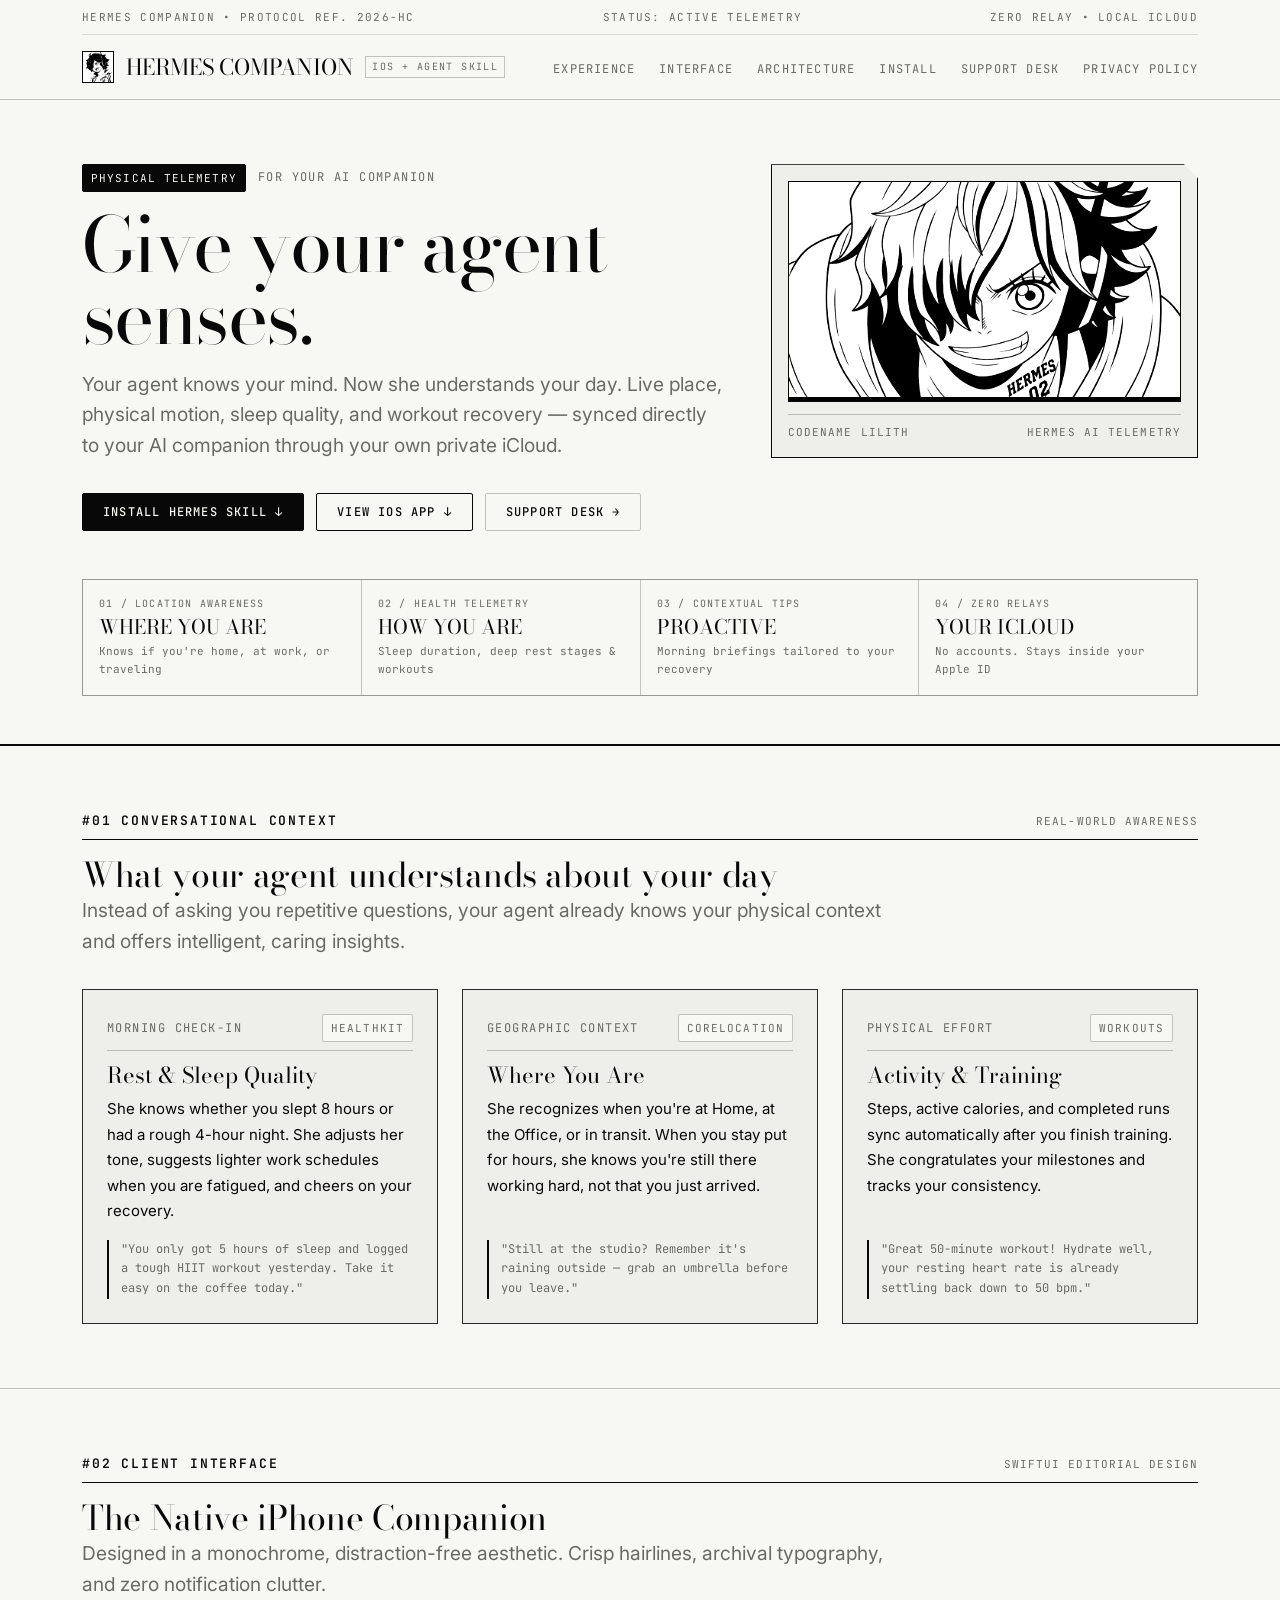
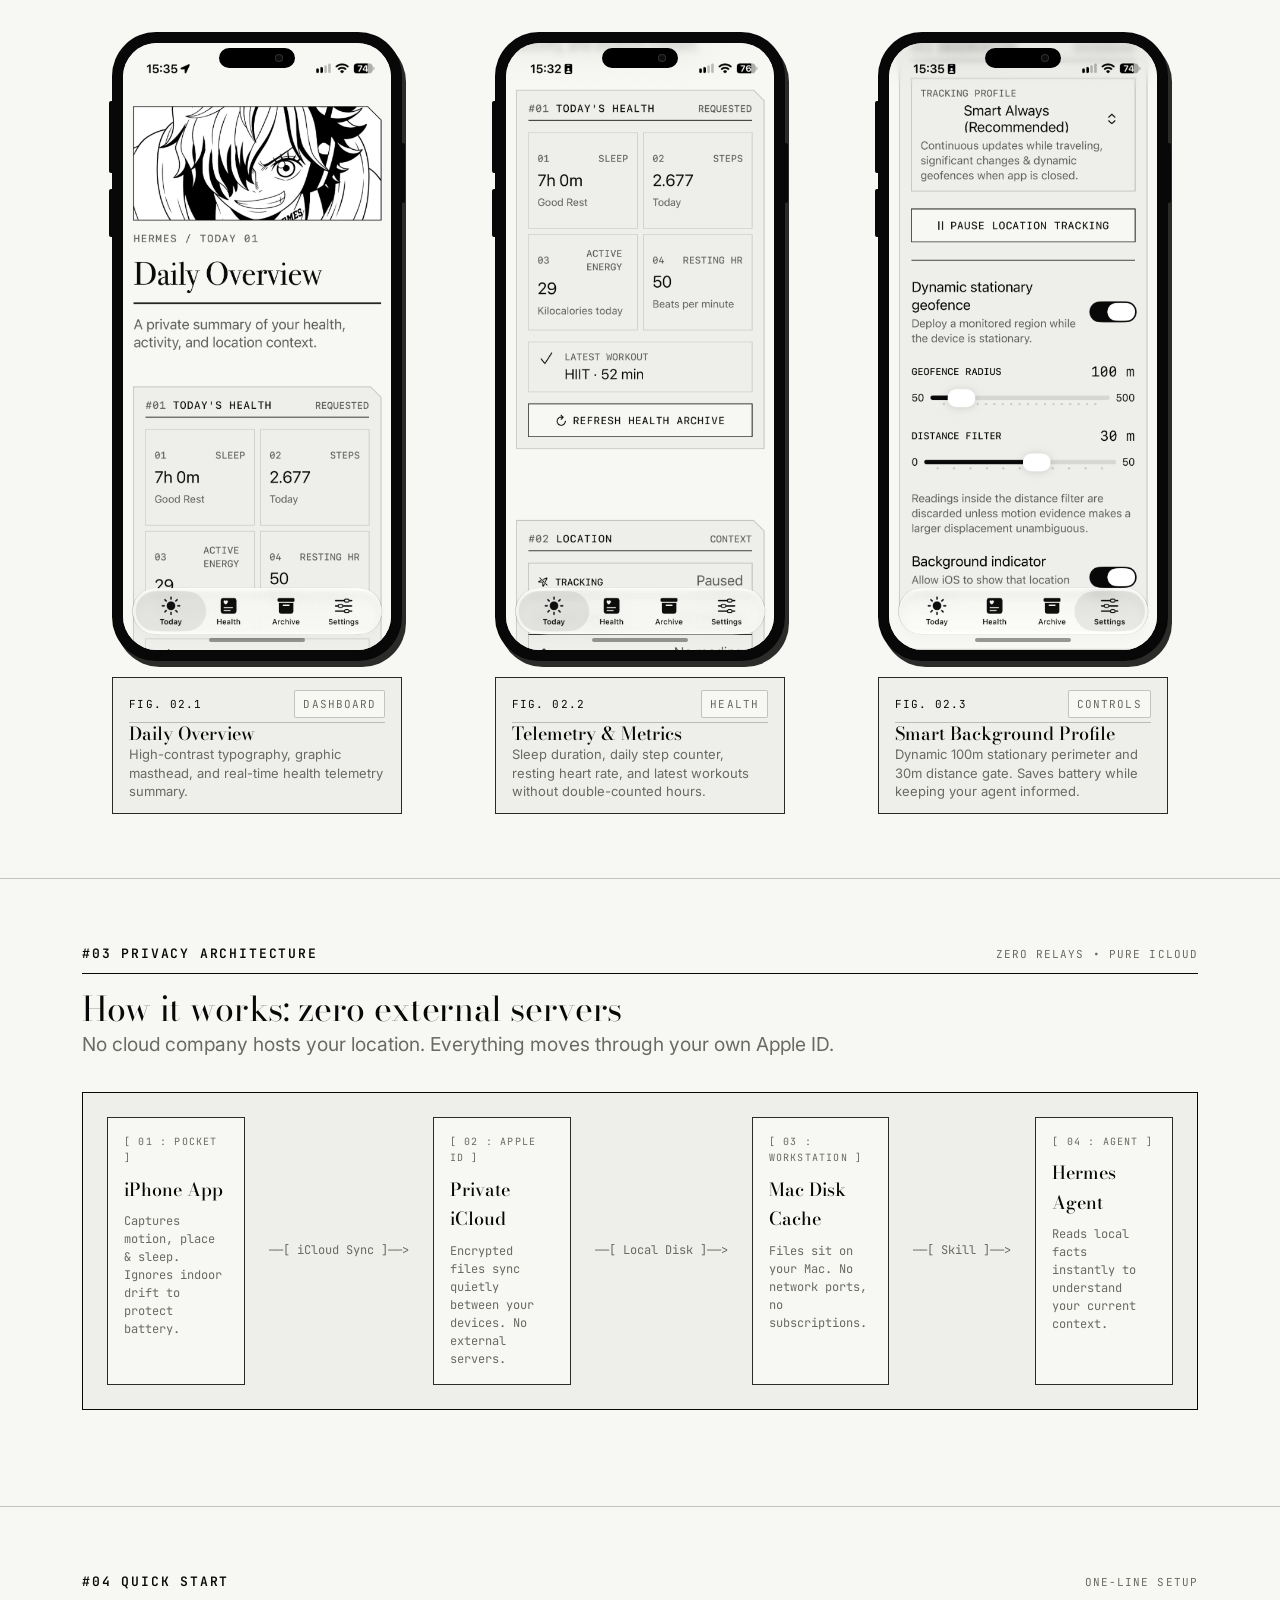
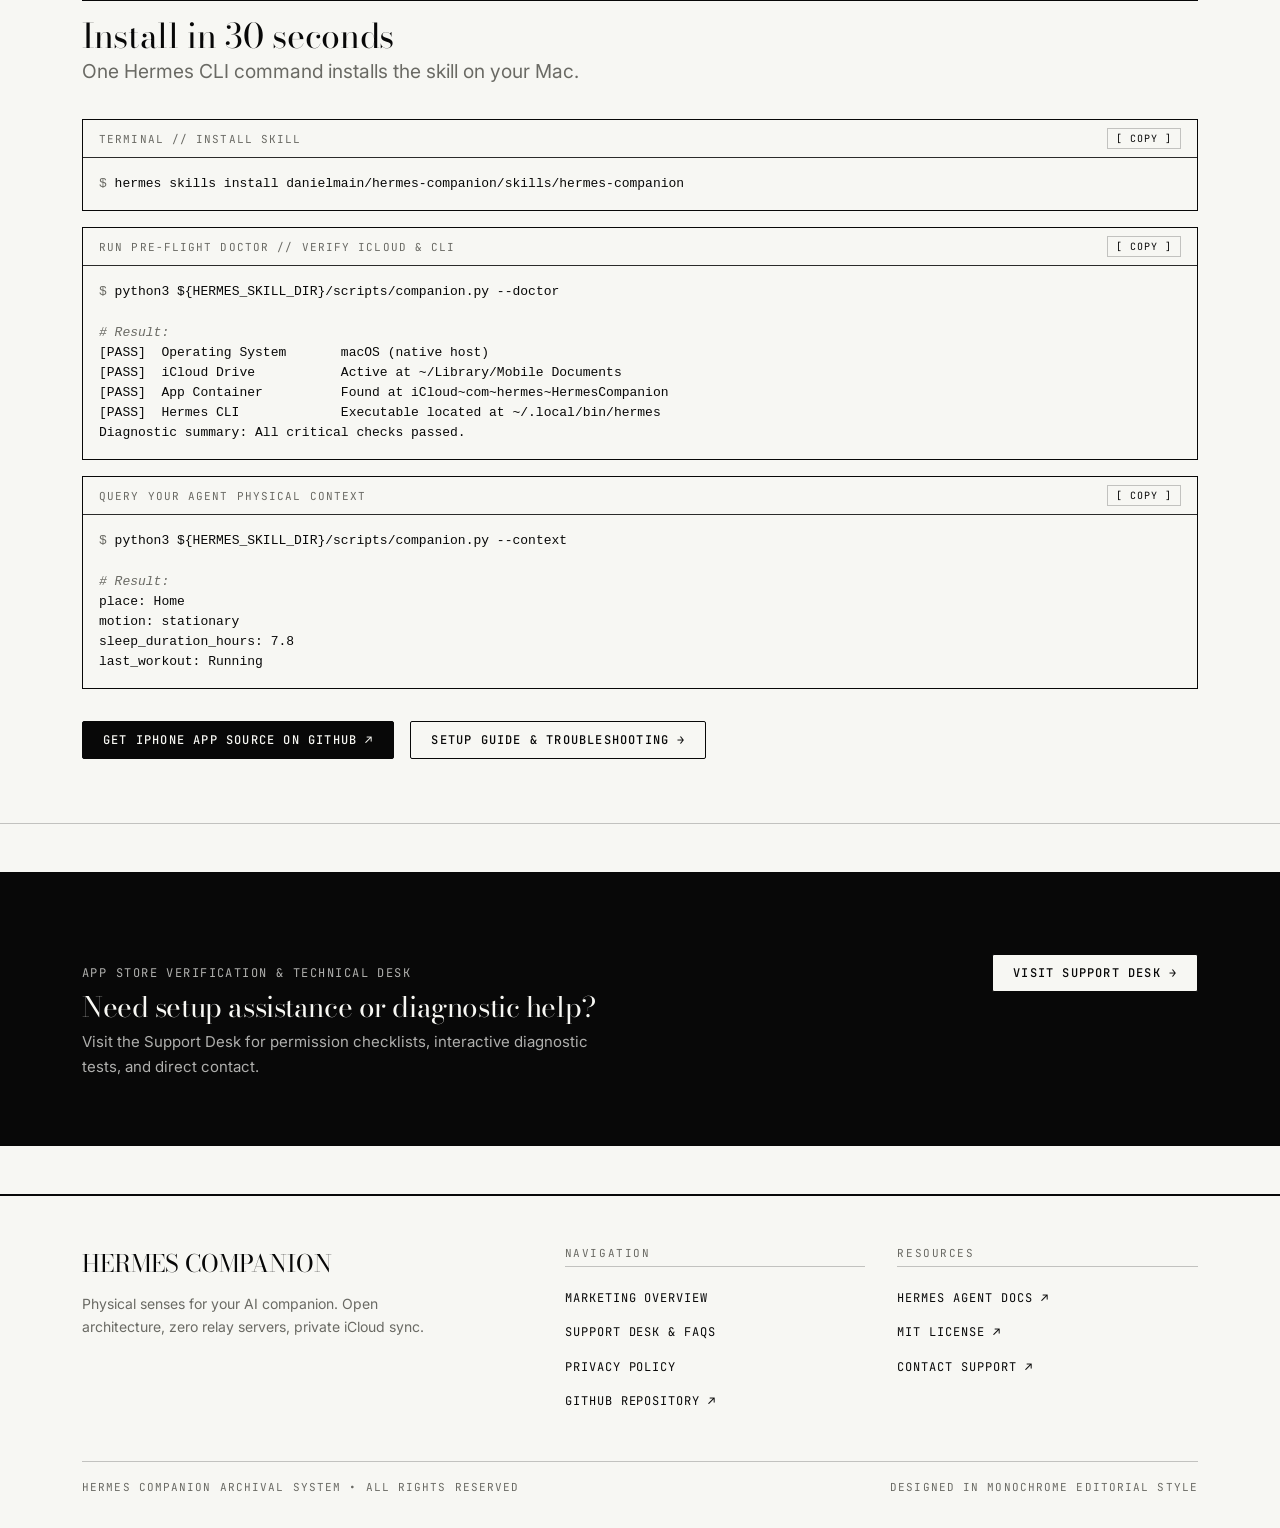
==== commit bad7cb55: "docs(website): add pre-flight doctor diagnostics, host requirements, and Hermes Post FAQ" ====
--- a/website/index.html
+++ b/website/index.html
@@ -402,6 +402,23 @@
 
         <div class="terminal-block" style="margin-top: var(--space-16);">
           <div class="terminal-header">
+            <span class="terminal-title">RUN PRE-FLIGHT DOCTOR // VERIFY ICLOUD &amp; CLI</span>
+            <button type="button" class="terminal-copy-btn" data-copy-target="code-doctor">[ COPY ]</button>
+          </div>
+          <div class="terminal-content">
+            <pre id="code-doctor"><span class="cli-prompt">$ </span>python3 ${HERMES_SKILL_DIR}/scripts/companion.py --doctor
+
+<span class="cli-comment"># Result:</span>
+[PASS]  Operating System       macOS (native host)
+[PASS]  iCloud Drive           Active at ~/Library/Mobile Documents
+[PASS]  App Container          Found at iCloud~com~hermes~HermesCompanion
+[PASS]  Hermes CLI             Executable located at ~/.local/bin/hermes
+Diagnostic summary: All critical checks passed.</pre>
+          </div>
+        </div>
+
+        <div class="terminal-block" style="margin-top: var(--space-16);">
+          <div class="terminal-header">
             <span class="terminal-title">QUERY YOUR AGENT PHYSICAL CONTEXT</span>
             <button type="button" class="terminal-copy-btn" data-copy-target="code-run">[ COPY ]</button>
           </div>
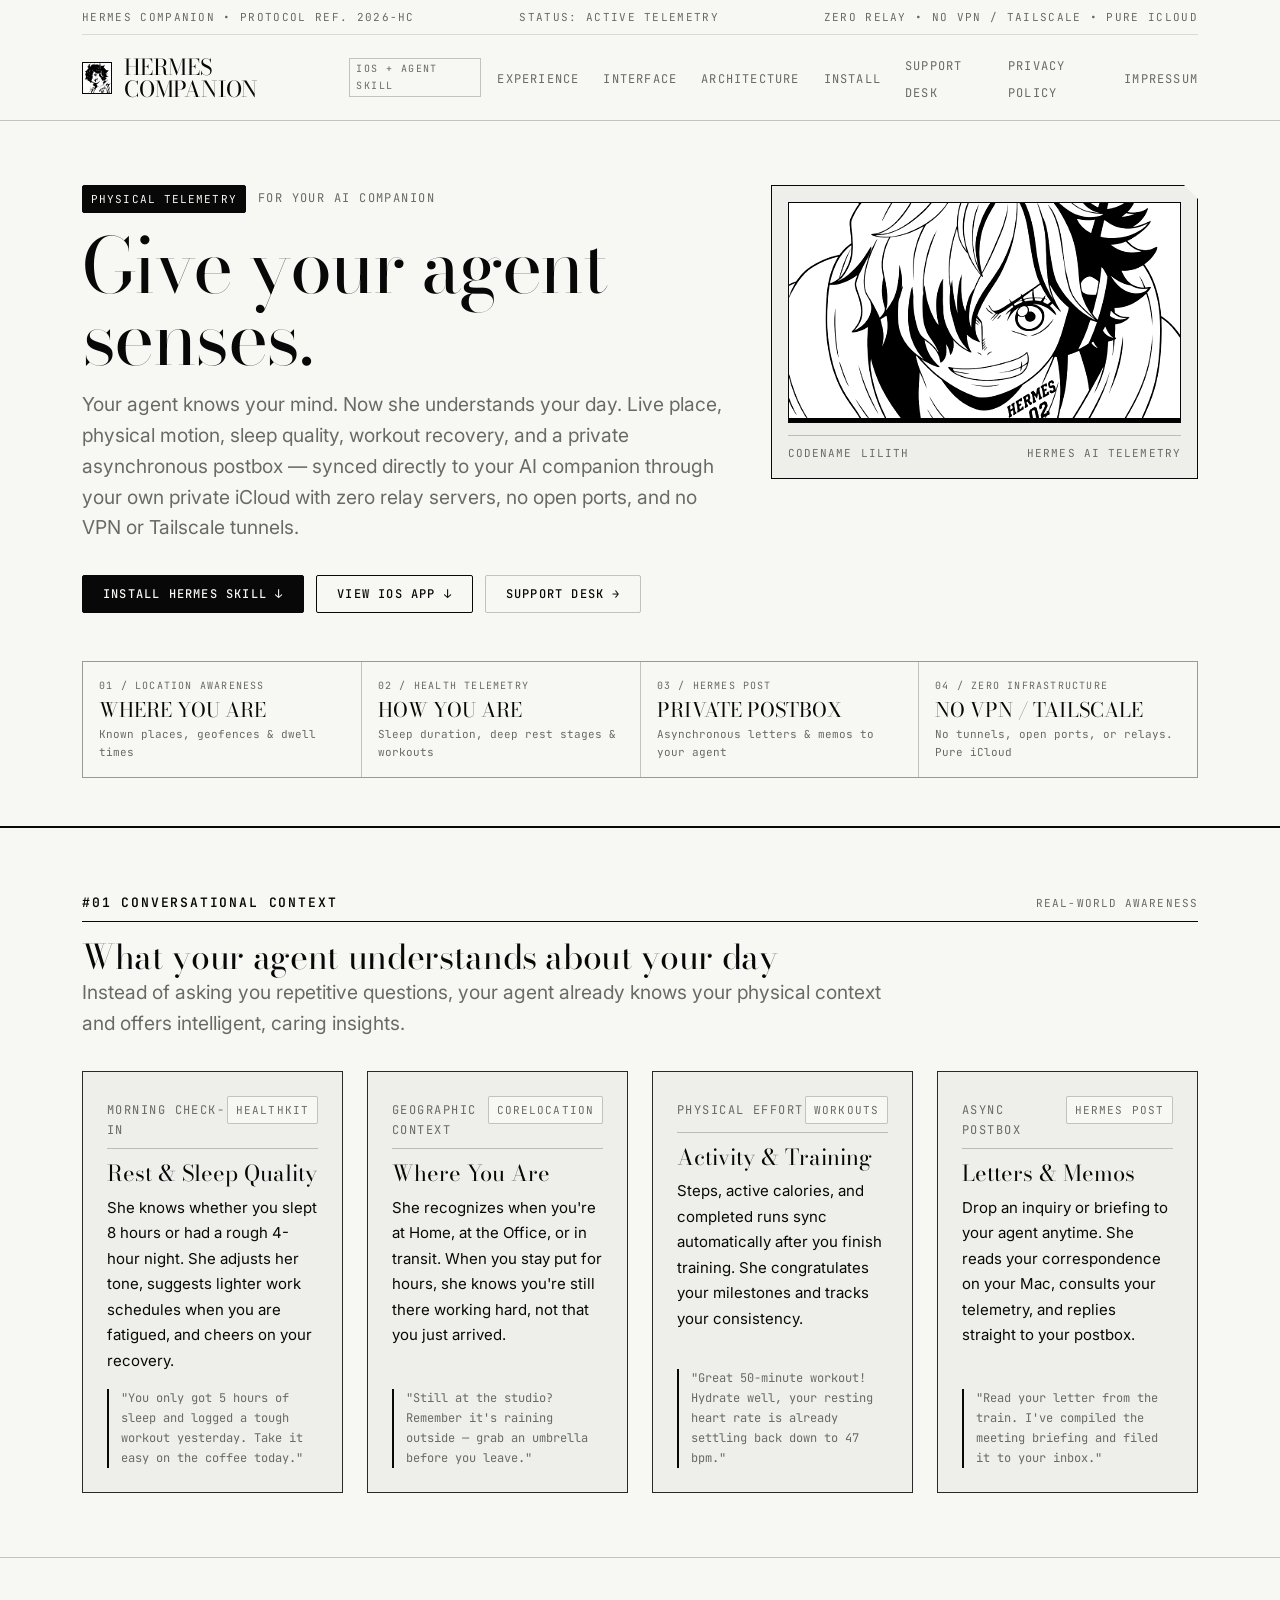
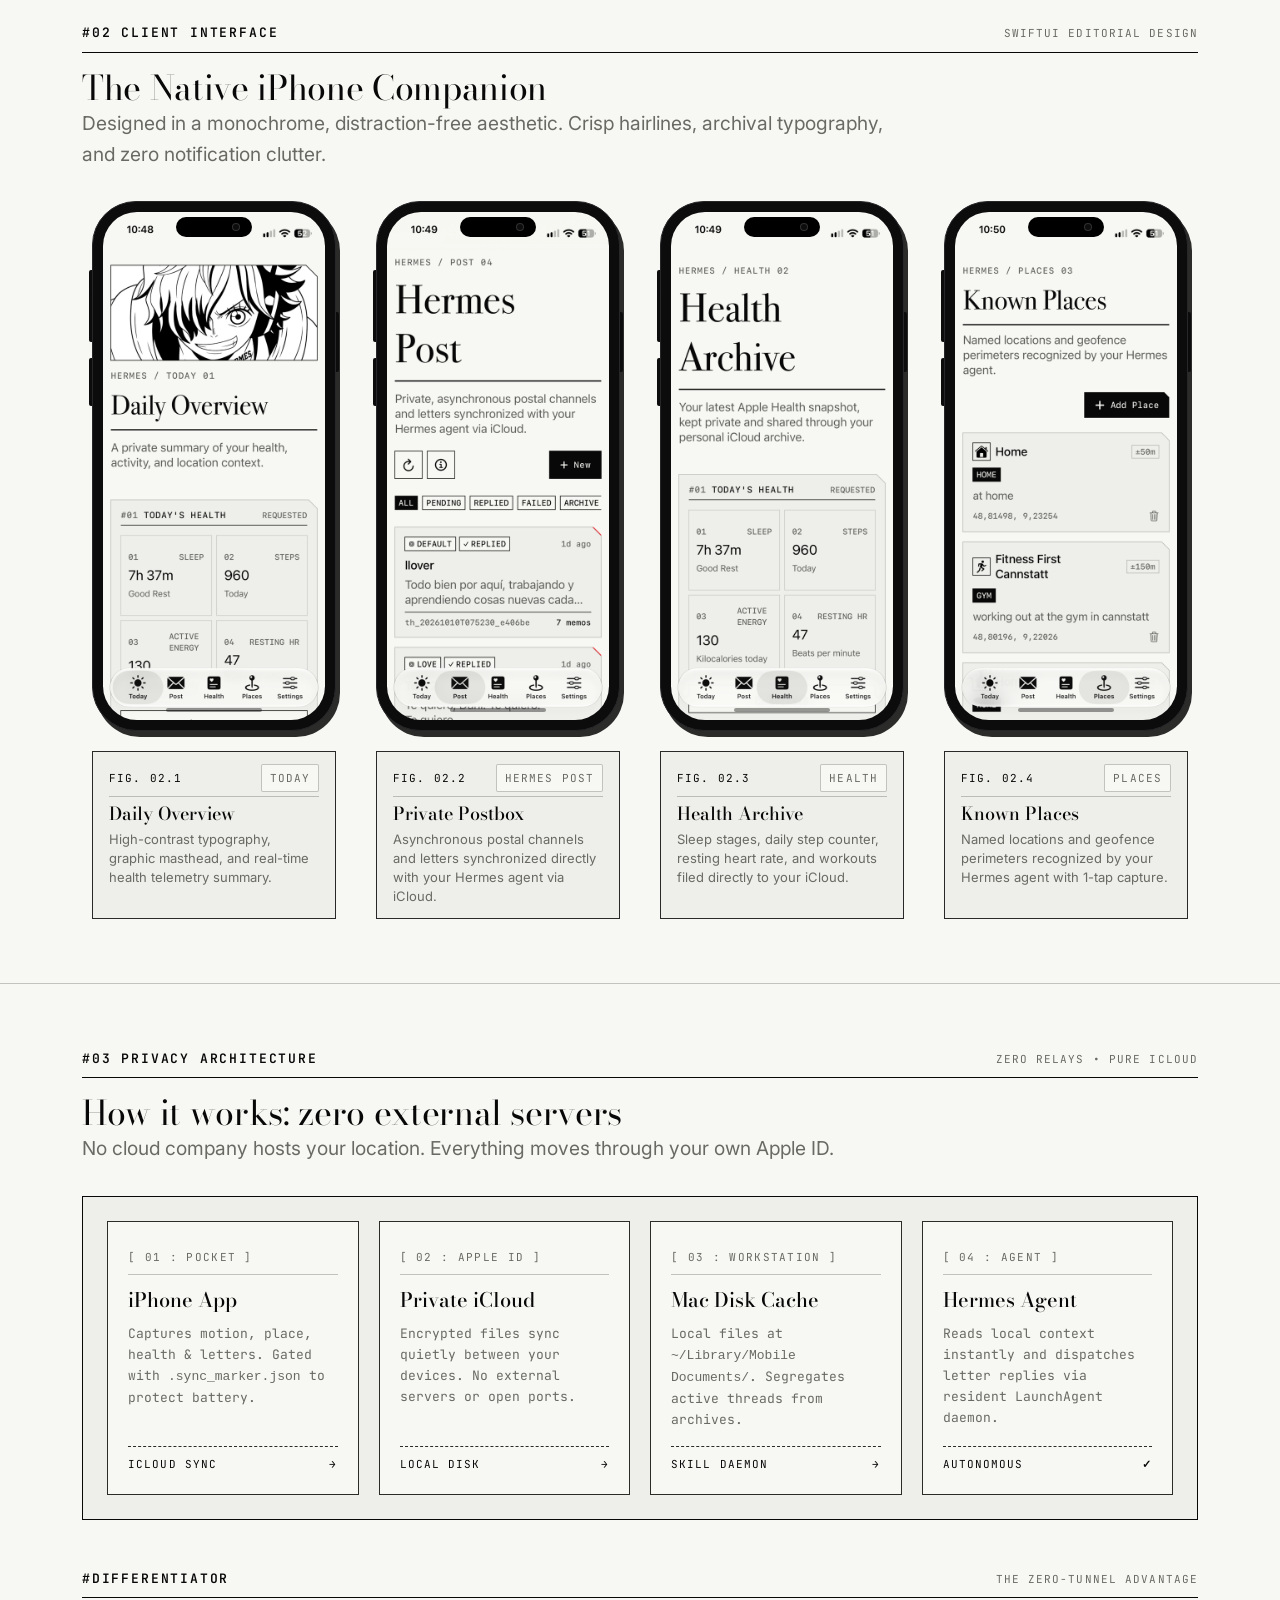
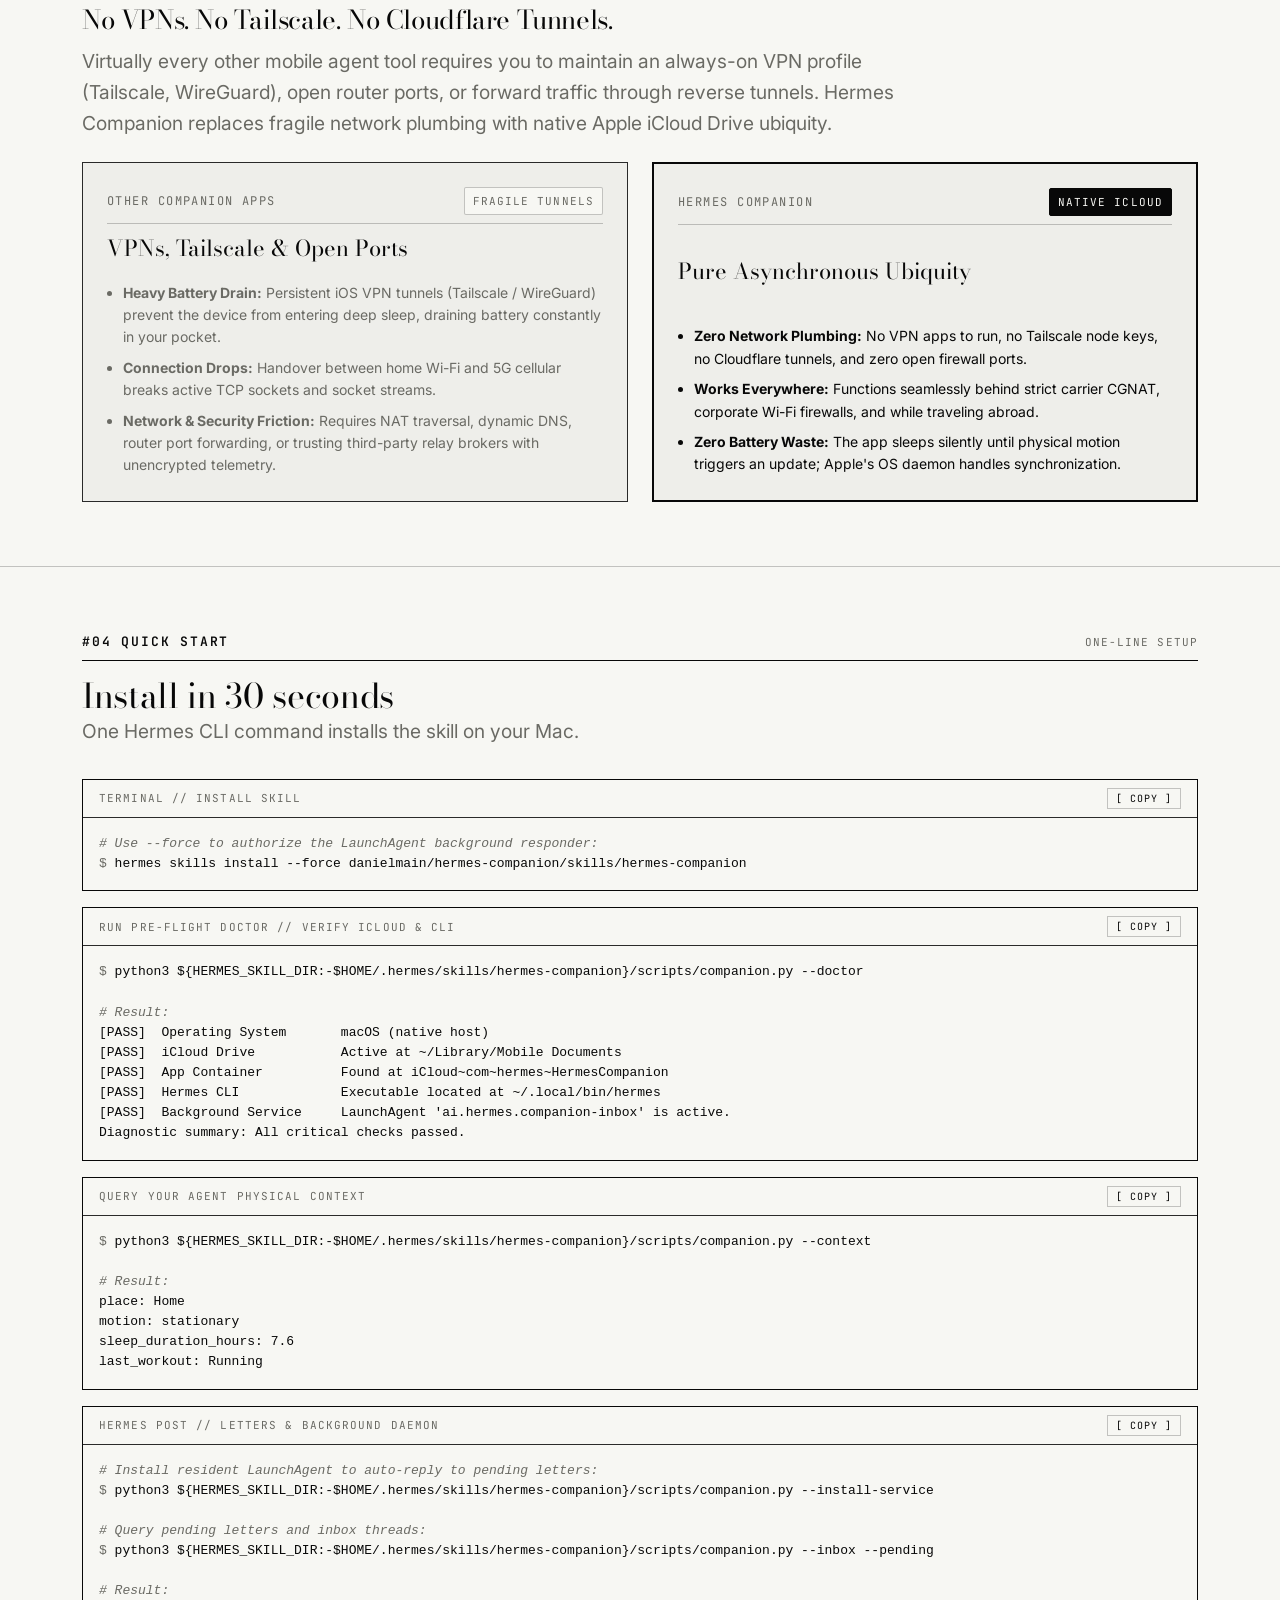
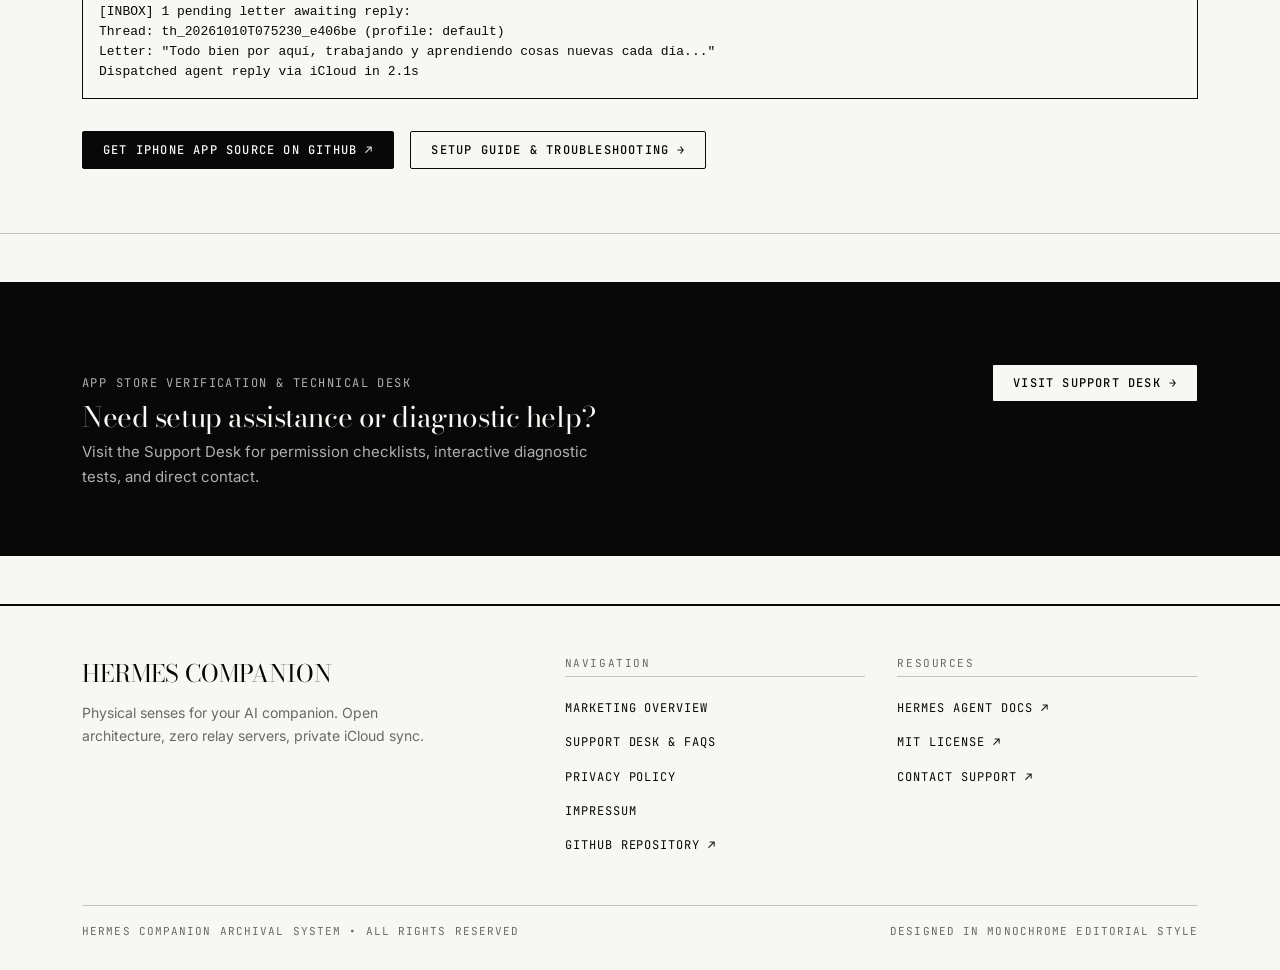
==== commit a3ee485c: "feat(branding): update container identifier to dev.funktional.HermesCompanion, refresh website, asse" ====
--- a/website/index.html
+++ b/website/index.html
@@ -6,7 +6,7 @@
   <meta name="viewport" content="width=device-width, initial-scale=1.0">
   <title>Hermes Companion — Physical Senses for Your AI Agent</title>
   <meta name="description"
-    content="An iPhone app and Hermes skill. Gives your AI companion live awareness of where you are, how you slept, and when you train — through your own private iCloud with zero relay servers.">
+    content="An iPhone app and Hermes skill. Gives your AI companion live awareness of where you are, how you slept, when you train, and private asynchronous letter correspondence via Hermes Post — through your own private iCloud with zero relay servers.">
   <link rel="stylesheet" href="style.css">
   <link rel="icon" type="image/png" href="assets/icon-source.png">
 
@@ -16,9 +16,9 @@
   <meta property="og:type" content="website">
   <meta property="og:url" content="https://hermescompanion.funktional.dev/">
   <meta property="og:site_name" content="Hermes Companion">
-  <meta property="og:title" content="Hermes Companion — Physical Senses for Your AI Agent">
+  <meta property="og:title" content="Hermes Companion — Physical Senses & Postbox for Your AI Agent">
   <meta property="og:description"
-    content="Live place, physical motion, sleep quality, and workout recovery — synced directly to your AI companion through your own private iCloud with zero relay servers.">
+    content="Live place, physical motion, sleep quality, workout recovery, and private postal inbox — synced directly to your AI companion through your own private iCloud with zero relay servers.">
   <meta property="og:image" content="https://hermescompanion.funktional.dev/assets/lilith-white.jpeg">
   <meta property="og:image:width" content="1024">
   <meta property="og:image:height" content="572">
@@ -28,9 +28,9 @@
   <!-- Twitter Card -->
   <meta name="twitter:card" content="summary_large_image">
   <meta name="twitter:url" content="https://hermescompanion.funktional.dev/">
-  <meta name="twitter:title" content="Hermes Companion — Physical Senses for Your AI Agent">
+  <meta name="twitter:title" content="Hermes Companion — Physical Senses & Postbox for Your AI Agent">
   <meta name="twitter:description"
-    content="Live place, physical motion, sleep quality, and workout recovery — synced directly to your AI companion through your own private iCloud with zero relay servers.">
+    content="Live place, physical motion, sleep quality, workout recovery, and private postal inbox — synced directly to your AI companion through your own private iCloud with zero relay servers.">
   <meta name="twitter:image" content="https://hermescompanion.funktional.dev/assets/lilith-white.jpeg">
   <meta name="twitter:image:alt" content="Hermes Companion Telemetry Artwork">
 </head>
@@ -43,7 +43,7 @@
       <div class="topbar-meta">
         <span>HERMES COMPANION • PROTOCOL REF. 2026-HC</span>
         <span>STATUS: ACTIVE TELEMETRY</span>
-        <span>ZERO RELAY • LOCAL ICLOUD</span>
+        <span>ZERO RELAY • NO VPN / TAILSCALE • PURE ICLOUD</span>
       </div>
 
       <nav class="topbar-nav" aria-label="Main Navigation">
@@ -64,6 +64,7 @@
           <li><a href="#install" class="nav-link">Install</a></li>
           <li><a href="support.html" class="nav-link">Support Desk</a></li>
           <li><a href="privacy.html" class="nav-link">Privacy Policy</a></li>
+          <li><a href="impressum.html" class="nav-link">Impressum</a></li>
         </ul>
       </nav>
     </div>
@@ -85,8 +86,8 @@
             </h1>
 
             <p class="editorial-lead">
-              Your agent knows your mind. Now she understands your day. Live place, physical motion, sleep quality, and
-              workout recovery — synced directly to your AI companion through your own private iCloud.
+              Your agent knows your mind. Now she understands your day. Live place, physical motion, sleep quality,
+              workout recovery, and a private asynchronous postbox — synced directly to your AI companion through your own private iCloud with zero relay servers, no open ports, and no VPN or Tailscale tunnels.
             </p>
 
             <div class="hero-actions">
@@ -126,7 +127,7 @@
           <div class="spec-cell">
             <div class="spec-label">01 / LOCATION AWARENESS</div>
             <div class="spec-val">WHERE YOU ARE</div>
-            <div class="spec-desc">Knows if you're home, at work, or traveling</div>
+            <div class="spec-desc">Known places, geofences &amp; dwell times</div>
           </div>
           <div class="spec-cell">
             <div class="spec-label">02 / HEALTH TELEMETRY</div>
@@ -134,14 +135,14 @@
             <div class="spec-desc">Sleep duration, deep rest stages &amp; workouts</div>
           </div>
           <div class="spec-cell">
-            <div class="spec-label">03 / CONTEXTUAL TIPS</div>
-            <div class="spec-val">PROACTIVE</div>
-            <div class="spec-desc">Morning briefings tailored to your recovery</div>
+            <div class="spec-label">03 / HERMES POST</div>
+            <div class="spec-val">PRIVATE POSTBOX</div>
+            <div class="spec-desc">Asynchronous letters &amp; memos to your agent</div>
           </div>
           <div class="spec-cell">
-            <div class="spec-label">04 / ZERO RELAYS</div>
-            <div class="spec-val">YOUR ICLOUD</div>
-            <div class="spec-desc">No accounts. Stays inside your Apple ID</div>
+            <div class="spec-label">04 / ZERO INFRASTRUCTURE</div>
+            <div class="spec-val">NO VPN / TAILSCALE</div>
+            <div class="spec-desc">No tunnels, open ports, or relays. Pure iCloud</div>
           </div>
         </div>
       </div>
@@ -162,7 +163,7 @@
           </p>
         </div>
 
-        <div class="cards-grid-3">
+        <div class="cards-grid-4">
           <!-- Card 1: Health & Sleep -->
           <div class="editorial-card">
             <div class="editorial-card-header">
@@ -176,8 +177,7 @@
             </p>
             <div
               style="border-left: 2px solid var(--ink); padding-left: var(--space-12); font-family: var(--font-mono); font-size: 0.75rem; color: var(--secondary-ink); margin-top: auto;">
-              "You only got 5 hours of sleep and logged a tough HIIT workout yesterday. Take it easy on the coffee
-              today."
+              "You only got 5 hours of sleep and logged a tough workout yesterday. Take it easy on the coffee today."
             </div>
           </div>
 
@@ -211,7 +211,23 @@
             </p>
             <div
               style="border-left: 2px solid var(--ink); padding-left: var(--space-12); font-family: var(--font-mono); font-size: 0.75rem; color: var(--secondary-ink); margin-top: auto;">
-              "Great 50-minute workout! Hydrate well, your resting heart rate is already settling back down to 50 bpm."
+              "Great 50-minute workout! Hydrate well, your resting heart rate is already settling back down to 47 bpm."
+            </div>
+          </div>
+
+          <!-- Card 4: Hermes Post -->
+          <div class="editorial-card">
+            <div class="editorial-card-header">
+              <span class="editorial-utility">ASYNC POSTBOX</span>
+              <span class="token faint">HERMES POST</span>
+            </div>
+            <div class="editorial-card-title">Letters &amp; Memos</div>
+            <p class="editorial-body" style="font-size: 0.9375rem; margin-bottom: var(--space-16);">
+              Drop an inquiry or briefing to your agent anytime. She reads your correspondence on your Mac, consults your telemetry, and replies straight to your postbox.
+            </p>
+            <div
+              style="border-left: 2px solid var(--ink); padding-left: var(--space-12); font-family: var(--font-mono); font-size: 0.75rem; color: var(--secondary-ink); margin-top: auto;">
+              "Read your letter from the train. I've compiled the meeting briefing and filed it to your inbox."
             </div>
           </div>
         </div>
@@ -233,9 +249,9 @@
           </p>
         </div>
 
-        <!-- 3-Device iPhone Bezel Editorial Showcase -->
-        <div class="iphone-triptych-grid">
-          <!-- Screen 1: Dashboard -->
+        <!-- 4-Device iPhone Bezel Editorial Showcase -->
+        <div class="iphone-showcase-grid">
+          <!-- Screen 1: Dashboard / Today -->
           <div class="iphone-card-container">
             <div class="iphone-device">
               <div class="iphone-island"></div>
@@ -247,7 +263,7 @@
             <div class="iphone-plate">
               <div class="iphone-plate-meta">
                 <span class="editorial-utility-small">FIG. 02.1</span>
-                <span class="token faint">DASHBOARD</span>
+                <span class="token faint">TODAY</span>
               </div>
               <div class="iphone-plate-title">Daily Overview</div>
               <div class="iphone-plate-desc">
@@ -256,7 +272,28 @@
             </div>
           </div>
 
-          <!-- Screen 2: Health Archive -->
+          <!-- Screen 2: Hermes Post -->
+          <div class="iphone-card-container">
+            <div class="iphone-device">
+              <div class="iphone-island"></div>
+              <div class="iphone-screen">
+                <img src="assets/screenshots/post.png" alt="iPhone Screen: Hermes Post Private Inbox">
+                <div class="iphone-home-bar"></div>
+              </div>
+            </div>
+            <div class="iphone-plate">
+              <div class="iphone-plate-meta">
+                <span class="editorial-utility-small">FIG. 02.2</span>
+                <span class="token faint">HERMES POST</span>
+              </div>
+              <div class="iphone-plate-title">Private Postbox</div>
+              <div class="iphone-plate-desc">
+                Asynchronous postal channels and letters synchronized directly with your Hermes agent via iCloud.
+              </div>
+            </div>
+          </div>
+
+          <!-- Screen 3: Health Archive -->
           <div class="iphone-card-container">
             <div class="iphone-device">
               <div class="iphone-island"></div>
@@ -267,35 +304,33 @@
             </div>
             <div class="iphone-plate">
               <div class="iphone-plate-meta">
-                <span class="editorial-utility-small">FIG. 02.2</span>
+                <span class="editorial-utility-small">FIG. 02.3</span>
                 <span class="token faint">HEALTH</span>
               </div>
-              <div class="iphone-plate-title">Telemetry &amp; Metrics</div>
+              <div class="iphone-plate-title">Health Archive</div>
               <div class="iphone-plate-desc">
-                Sleep duration, daily step counter, resting heart rate, and latest workouts without double-counted
-                hours.
-              </div>
-            </div>
-          </div>
-
-          <!-- Screen 3: Settings -->
+                Sleep stages, daily step counter, resting heart rate, and workouts filed directly to your iCloud.
+              </div>
+            </div>
+          </div>
+
+          <!-- Screen 4: Known Places -->
           <div class="iphone-card-container">
             <div class="iphone-device">
               <div class="iphone-island"></div>
               <div class="iphone-screen">
-                <img src="assets/screenshots/settings.png" alt="iPhone Screen: Hermes Companion Tracking Settings">
+                <img src="assets/screenshots/places.png" alt="iPhone Screen: Hermes Companion Known Places">
                 <div class="iphone-home-bar"></div>
               </div>
             </div>
             <div class="iphone-plate">
               <div class="iphone-plate-meta">
-                <span class="editorial-utility-small">FIG. 02.3</span>
-                <span class="token faint">CONTROLS</span>
-              </div>
-              <div class="iphone-plate-title">Smart Background Profile</div>
+                <span class="editorial-utility-small">FIG. 02.4</span>
+                <span class="token faint">PLACES</span>
+              </div>
+              <div class="iphone-plate-title">Known Places</div>
               <div class="iphone-plate-desc">
-                Dynamic 100m stationary perimeter and 30m distance gate. Saves battery while keeping your agent
-                informed.
+                Named locations and geofence perimeters recognized by your Hermes agent with 1-tap capture.
               </div>
             </div>
           </div>
@@ -319,56 +354,108 @@
 
         <div class="diagram-box">
           <div class="diagram-flow">
+            <!-- Node 01 -->
             <div class="diagram-node">
-              <div>
-                <div class="diagram-node-idx">[ 01 : POCKET ]</div>
-                <div class="diagram-node-title">iPhone App</div>
-                <div class="diagram-node-desc">
-                  Captures motion, place &amp; sleep. Ignores indoor drift to protect battery.
-                </div>
-              </div>
-            </div>
-
-            <div class="diagram-arrow">
-              <span>——[ iCloud Sync ]——&gt;</span>
-            </div>
-
+              <div class="diagram-node-header">
+                <span class="diagram-node-idx">[ 01 : POCKET ]</span>
+              </div>
+              <div class="diagram-node-title">iPhone App</div>
+              <div class="diagram-node-desc">
+                Captures motion, place, health &amp; letters. Gated with <code>.sync_marker.json</code> to protect battery.
+              </div>
+              <div class="diagram-node-connector">
+                <span>iCloud Sync</span>
+                <span class="diagram-arrow-symbol">→</span>
+              </div>
+            </div>
+
+            <!-- Node 02 -->
             <div class="diagram-node">
-              <div>
-                <div class="diagram-node-idx">[ 02 : APPLE ID ]</div>
-                <div class="diagram-node-title">Private iCloud</div>
-                <div class="diagram-node-desc">
-                  Encrypted files sync quietly between your devices. No external servers.
-                </div>
-              </div>
-            </div>
-
-            <div class="diagram-arrow">
-              <span>——[ Local Disk ]——&gt;</span>
-            </div>
-
+              <div class="diagram-node-header">
+                <span class="diagram-node-idx">[ 02 : APPLE ID ]</span>
+              </div>
+              <div class="diagram-node-title">Private iCloud</div>
+              <div class="diagram-node-desc">
+                Encrypted files sync quietly between your devices. No external servers or open ports.
+              </div>
+              <div class="diagram-node-connector">
+                <span>Local Disk</span>
+                <span class="diagram-arrow-symbol">→</span>
+              </div>
+            </div>
+
+            <!-- Node 03 -->
             <div class="diagram-node">
-              <div>
-                <div class="diagram-node-idx">[ 03 : WORKSTATION ]</div>
-                <div class="diagram-node-title">Mac Disk Cache</div>
-                <div class="diagram-node-desc">
-                  Files sit on your Mac. No network ports, no subscriptions.
-                </div>
-              </div>
-            </div>
-
-            <div class="diagram-arrow">
-              <span>——[ Skill ]——&gt;</span>
-            </div>
-
+              <div class="diagram-node-header">
+                <span class="diagram-node-idx">[ 03 : WORKSTATION ]</span>
+              </div>
+              <div class="diagram-node-title">Mac Disk Cache</div>
+              <div class="diagram-node-desc">
+                Local files at <code>~/Library/Mobile Documents/</code>. Segregates active threads from archives.
+              </div>
+              <div class="diagram-node-connector">
+                <span>Skill Daemon</span>
+                <span class="diagram-arrow-symbol">→</span>
+              </div>
+            </div>
+
+            <!-- Node 04 -->
             <div class="diagram-node">
-              <div>
-                <div class="diagram-node-idx">[ 04 : AGENT ]</div>
-                <div class="diagram-node-title">Hermes Agent</div>
-                <div class="diagram-node-desc">
-                  Reads local facts instantly to understand your current context.
-                </div>
-              </div>
+              <div class="diagram-node-header">
+                <span class="diagram-node-idx">[ 04 : AGENT ]</span>
+              </div>
+              <div class="diagram-node-title">Hermes Agent</div>
+              <div class="diagram-node-desc">
+                Reads local context instantly and dispatches letter replies via resident LaunchAgent daemon.
+              </div>
+              <div class="diagram-node-connector">
+                <span>Autonomous</span>
+                <span class="diagram-arrow-symbol">✓</span>
+              </div>
+            </div>
+          </div>
+        </div>
+
+        <!-- ARCHITECTURAL DIFFERENTIATOR: ZERO TUNNELS -->
+        <div style="margin-top: var(--space-48);">
+          <div class="module-header-meta" style="margin-bottom: var(--space-8);">
+            <span class="module-index">#DIFFERENTIATOR</span>
+            <span class="module-tag">THE ZERO-TUNNEL ADVANTAGE</span>
+          </div>
+          <h3 class="editorial-display-title" style="font-size: 1.625rem; margin-bottom: var(--space-12);">
+            No VPNs. No Tailscale. No Cloudflare Tunnels.
+          </h3>
+          <p class="editorial-lead" style="margin-bottom: var(--space-24);">
+            Virtually every other mobile agent tool requires you to maintain an always-on VPN profile (Tailscale, WireGuard), open router ports, or forward traffic through reverse tunnels. Hermes Companion replaces fragile network plumbing with native Apple iCloud Drive ubiquity.
+          </p>
+
+          <div class="cards-grid-2">
+            <!-- Other Solutions -->
+            <div class="editorial-card">
+              <div class="editorial-card-header">
+                <span class="editorial-utility">OTHER COMPANION APPS</span>
+                <span class="token faint">FRAGILE TUNNELS</span>
+              </div>
+              <div class="editorial-card-title">VPNs, Tailscale &amp; Open Ports</div>
+              <ul style="font-size: 0.875rem; color: var(--secondary-ink); line-height: 1.6; padding-left: var(--space-16); margin-top: var(--space-12); display: flex; flex-direction: column; gap: var(--space-8);">
+                <li><strong>Heavy Battery Drain:</strong> Persistent iOS VPN tunnels (Tailscale / WireGuard) prevent the device from entering deep sleep, draining battery constantly in your pocket.</li>
+                <li><strong>Connection Drops:</strong> Handover between home Wi-Fi and 5G cellular breaks active TCP sockets and socket streams.</li>
+                <li><strong>Network &amp; Security Friction:</strong> Requires NAT traversal, dynamic DNS, router port forwarding, or trusting third-party relay brokers with unencrypted telemetry.</li>
+              </ul>
+            </div>
+
+            <!-- Hermes Companion -->
+            <div class="editorial-card" style="border: 2px solid var(--ink); background: var(--surface);">
+              <div class="editorial-card-header">
+                <span class="editorial-utility">HERMES COMPANION</span>
+                <span class="token inverted">NATIVE ICLOUD</span>
+              </div>
+              <div class="editorial-card-title">Pure Asynchronous Ubiquity</div>
+              <ul style="font-size: 0.875rem; color: var(--ink); line-height: 1.6; padding-left: var(--space-16); margin-top: var(--space-12); display: flex; flex-direction: column; gap: var(--space-8);">
+                <li><strong>Zero Network Plumbing:</strong> No VPN apps to run, no Tailscale node keys, no Cloudflare tunnels, and zero open firewall ports.</li>
+                <li><strong>Works Everywhere:</strong> Functions seamlessly behind strict carrier CGNAT, corporate Wi-Fi firewalls, and while traveling abroad.</li>
+                <li><strong>Zero Battery Waste:</strong> The app sleeps silently until physical motion triggers an update; Apple's OS daemon handles synchronization.</li>
+              </ul>
             </div>
           </div>
         </div>
@@ -396,23 +483,25 @@
           </div>
           <div class="terminal-content">
             <pre
-              id="code-install"><span class="cli-prompt">$ </span>hermes skills install danielmain/hermes-companion/skills/hermes-companion</pre>
+              id="code-install"><span class="cli-comment"># Use --force to authorize the LaunchAgent background responder:</span>
+<span class="cli-prompt">$ </span>hermes skills install --force danielmain/hermes-companion/skills/hermes-companion</pre>
           </div>
         </div>
 
         <div class="terminal-block" style="margin-top: var(--space-16);">
           <div class="terminal-header">
             <span class="terminal-title">RUN PRE-FLIGHT DOCTOR // VERIFY ICLOUD &amp; CLI</span>
-            <button type="button" class="terminal-copy-btn" data-copy-target="code-doctor">[ COPY ]</button>
+            <button type="button" class="terminal-copy-btn" data-copy-target="code-doctor" data-copy-cmd="python3 ${HERMES_SKILL_DIR:-$HOME/.hermes/skills/hermes-companion}/scripts/companion.py --doctor">[ COPY ]</button>
           </div>
           <div class="terminal-content">
-            <pre id="code-doctor"><span class="cli-prompt">$ </span>python3 ${HERMES_SKILL_DIR}/scripts/companion.py --doctor
+            <pre id="code-doctor"><span class="cli-prompt">$ </span>python3 ${HERMES_SKILL_DIR:-$HOME/.hermes/skills/hermes-companion}/scripts/companion.py --doctor
 
 <span class="cli-comment"># Result:</span>
 [PASS]  Operating System       macOS (native host)
 [PASS]  iCloud Drive           Active at ~/Library/Mobile Documents
 [PASS]  App Container          Found at iCloud~com~hermes~HermesCompanion
 [PASS]  Hermes CLI             Executable located at ~/.local/bin/hermes
+[PASS]  Background Service     LaunchAgent 'ai.hermes.companion-inbox' is active.
 Diagnostic summary: All critical checks passed.</pre>
           </div>
         </div>
@@ -420,16 +509,36 @@
         <div class="terminal-block" style="margin-top: var(--space-16);">
           <div class="terminal-header">
             <span class="terminal-title">QUERY YOUR AGENT PHYSICAL CONTEXT</span>
-            <button type="button" class="terminal-copy-btn" data-copy-target="code-run">[ COPY ]</button>
+            <button type="button" class="terminal-copy-btn" data-copy-target="code-run" data-copy-cmd="python3 ${HERMES_SKILL_DIR:-$HOME/.hermes/skills/hermes-companion}/scripts/companion.py --context">[ COPY ]</button>
           </div>
           <div class="terminal-content">
-            <pre id="code-run"><span class="cli-prompt">$ </span>python3 ${HERMES_SKILL_DIR}/scripts/companion.py --context
+            <pre id="code-run"><span class="cli-prompt">$ </span>python3 ${HERMES_SKILL_DIR:-$HOME/.hermes/skills/hermes-companion}/scripts/companion.py --context
 
 <span class="cli-comment"># Result:</span>
 place: Home
 motion: stationary
-sleep_duration_hours: 7.8
+sleep_duration_hours: 7.6
 last_workout: Running</pre>
+          </div>
+        </div>
+
+        <div class="terminal-block" style="margin-top: var(--space-16);">
+          <div class="terminal-header">
+            <span class="terminal-title">HERMES POST // LETTERS &amp; BACKGROUND DAEMON</span>
+            <button type="button" class="terminal-copy-btn" data-copy-target="code-post" data-copy-cmd="python3 ${HERMES_SKILL_DIR:-$HOME/.hermes/skills/hermes-companion}/scripts/companion.py --install-service">[ COPY ]</button>
+          </div>
+          <div class="terminal-content">
+            <pre id="code-post"><span class="cli-comment"># Install resident LaunchAgent to auto-reply to pending letters:</span>
+<span class="cli-prompt">$ </span>python3 ${HERMES_SKILL_DIR:-$HOME/.hermes/skills/hermes-companion}/scripts/companion.py --install-service
+
+<span class="cli-comment"># Query pending letters and inbox threads:</span>
+<span class="cli-prompt">$ </span>python3 ${HERMES_SKILL_DIR:-$HOME/.hermes/skills/hermes-companion}/scripts/companion.py --inbox --pending
+
+<span class="cli-comment"># Result:</span>
+[INBOX] 1 pending letter awaiting reply:
+Thread: th_20261010T075230_e406be (profile: default)
+Letter: "Todo bien por aquí, trabajando y aprendiendo cosas nuevas cada día..."
+Dispatched agent reply via iCloud in 2.1s</pre>
           </div>
         </div>
 
@@ -494,6 +603,7 @@
             <li><a href="index.html">Marketing Overview</a></li>
             <li><a href="support.html">Support Desk &amp; FAQs</a></li>
             <li><a href="privacy.html">Privacy Policy</a></li>
+            <li><a href="impressum.html">Impressum</a></li>
             <li><a href="https://github.com/danielmain/hermes-companion" target="_blank" rel="noopener">GitHub
                 Repository ↗</a></li>
           </ul>
--- a/website/style.css
+++ b/website/style.css
@@ -29,9 +29,11 @@
   /* Spacing Scale */
   --space-2: 2px;
   --space-4: 4px;
+  --space-6: 6px;
   --space-8: 8px;
   --space-12: 12px;
   --space-16: 16px;
+  --space-20: 20px;
   --space-24: 24px;
   --space-32: 32px;
   --space-48: 48px;
@@ -85,6 +87,7 @@
   min-height: 100vh;
   display: flex;
   flex-direction: column;
+  overflow-x: hidden;
 }
 
 /* Selection */
@@ -138,6 +141,8 @@
   display: flex;
   align-items: center;
   justify-content: space-between;
+  flex-wrap: wrap;
+  gap: var(--space-8, 8px);
   padding: var(--space-8) 0;
   font-family: var(--font-mono);
   font-size: 0.6875rem;
@@ -605,58 +610,82 @@
 }
 
 .diagram-flow {
-  display: flex;
-  flex-direction: column;
-  gap: var(--space-16);
-}
-
-@media (min-width: 820px) {
+  display: grid;
+  grid-template-columns: 1fr;
+  gap: var(--space-16, 16px);
+}
+
+@media (min-width: 640px) {
   .diagram-flow {
-    flex-direction: row;
-    align-items: stretch;
+    grid-template-columns: repeat(2, 1fr);
+    gap: var(--space-20, 20px);
+  }
+}
+
+@media (min-width: 1000px) {
+  .diagram-flow {
+    grid-template-columns: repeat(4, 1fr);
+    gap: var(--space-20, 20px);
   }
 }
 
 .diagram-node {
-  flex: 1;
   border: 1px solid var(--hairline-strong);
   background: var(--paper);
-  padding: var(--space-16);
+  padding: var(--space-20, 20px);
   display: flex;
   flex-direction: column;
   justify-content: space-between;
 }
 
+.diagram-node-header {
+  margin-bottom: var(--space-8, 8px);
+  border-bottom: 1px solid var(--hairline);
+  padding-bottom: var(--space-6, 6px);
+}
+
 .diagram-node-idx {
   font-family: var(--font-mono);
-  font-size: 0.625rem;
+  font-size: 0.6875rem;
   letter-spacing: 0.12em;
   color: var(--secondary-ink);
-  margin-bottom: var(--space-8);
+  text-transform: uppercase;
+  white-space: nowrap;
 }
 
 .diagram-node-title {
   font-family: var(--font-display);
-  font-size: 1.125rem;
-  margin-bottom: var(--space-8);
+  font-size: 1.25rem;
+  margin-bottom: var(--space-8, 8px);
   font-weight: 500;
+  color: var(--ink);
 }
 
 .diagram-node-desc {
   font-family: var(--font-mono);
-  font-size: 0.75rem;
-  color: var(--secondary-ink);
-  line-height: 1.5;
-}
-
-.diagram-arrow {
-  display: flex;
-  align-items: center;
-  justify-content: center;
-  font-family: var(--font-mono);
-  font-size: 0.75rem;
-  color: var(--secondary-ink);
-  padding: var(--space-8);
+  font-size: 0.8125rem;
+  color: var(--secondary-ink);
+  line-height: 1.6;
+  flex-grow: 1;
+}
+
+.diagram-node-connector {
+  margin-top: var(--space-16, 16px);
+  padding-top: var(--space-8, 8px);
+  border-top: 1px dashed var(--hairline-strong);
+  display: flex;
+  align-items: center;
+  justify-content: space-between;
+  font-family: var(--font-mono);
+  font-size: 0.6875rem;
+  text-transform: uppercase;
+  letter-spacing: 0.1em;
+  color: var(--ink);
+}
+
+.diagram-arrow-symbol {
+  font-weight: 600;
+  color: var(--ink);
 }
 
 /* Editorial Cards Grid */
@@ -686,6 +715,26 @@
   }
 }
 
+.cards-grid-4 {
+  display: grid;
+  grid-template-columns: 1fr;
+  gap: var(--space-24, 24px);
+  margin-top: var(--space-24, 24px);
+}
+
+@media (min-width: 640px) {
+  .cards-grid-4 {
+    grid-template-columns: repeat(2, 1fr);
+  }
+}
+
+@media (min-width: 1040px) {
+  .cards-grid-4 {
+    grid-template-columns: repeat(4, 1fr);
+    gap: var(--space-24, 24px);
+  }
+}
+
 .editorial-card {
   border: 1px solid var(--hairline-strong);
   background-color: var(--surface);
@@ -768,6 +817,8 @@
   border: 1px solid var(--ink);
   background-color: var(--surface);
   margin: var(--space-16) 0;
+  max-width: 100%;
+  min-width: 0;
 }
 
 .terminal-header {
@@ -812,8 +863,11 @@
   font-size: 0.8125rem;
   line-height: 1.55;
   overflow-x: auto;
+  -webkit-overflow-scrolling: touch;
   color: var(--ink);
   background: var(--paper);
+  max-width: 100%;
+  min-width: 0;
 }
 
 .terminal-content pre {
@@ -1112,23 +1166,54 @@
   margin-top: var(--space-48);
 }
 
-.iphone-triptych-grid {
-  display: grid;
-  grid-template-columns: 1fr;
-  gap: var(--space-48);
-  margin-top: var(--space-32);
-}
-
-@media (min-width: 768px) {
-  .iphone-triptych-grid {
-    grid-template-columns: repeat(2, 1fr);
-  }
-}
-
-@media (min-width: 1040px) {
-  .iphone-triptych-grid {
-    grid-template-columns: repeat(3, 1fr);
-    gap: var(--space-32);
+.iphone-triptych-grid,
+.iphone-showcase-grid {
+  display: flex;
+  flex-direction: row;
+  flex-wrap: nowrap;
+  gap: var(--space-24, 24px);
+  margin-top: var(--space-32, 32px);
+  align-items: stretch;
+  overflow-x: auto;
+  padding-bottom: var(--space-16, 16px);
+  scroll-snap-type: x mandatory;
+  -webkit-overflow-scrolling: touch;
+}
+
+.iphone-showcase-grid .iphone-card-container {
+  flex: 0 0 240px;
+  max-width: 250px;
+  scroll-snap-align: center;
+}
+
+.iphone-showcase-grid::-webkit-scrollbar {
+  height: 6px;
+}
+
+.iphone-showcase-grid::-webkit-scrollbar-track {
+  background: var(--surface);
+  border-radius: 3px;
+}
+
+.iphone-showcase-grid::-webkit-scrollbar-thumb {
+  background: var(--hairline-strong);
+  border-radius: 3px;
+}
+
+@media (min-width: 860px) {
+  .iphone-triptych-grid,
+  .iphone-showcase-grid {
+    display: grid;
+    grid-template-columns: repeat(4, 1fr);
+    gap: var(--space-20, 20px);
+    overflow-x: visible;
+    padding-bottom: 0;
+  }
+
+  .iphone-showcase-grid .iphone-card-container {
+    flex: initial;
+    max-width: 100%;
+    width: 100%;
   }
 }
 
@@ -1136,26 +1221,43 @@
   display: flex;
   flex-direction: column;
   align-items: center;
+  justify-content: flex-start;
+  width: 100%;
+  height: 100%;
 }
 
 /* iPhone Chassis with Hardware Bezels */
 .iphone-device {
   position: relative;
   width: 100%;
-  max-width: 290px;
+  max-width: 244px;
   aspect-ratio: 472 / 1024;
-  background-color: var(--ink);
+  background-color: #0c0c0d;
   border-radius: 44px;
   padding: 10px;
   box-shadow: 4px 6px 0px var(--hairline-strong);
-  border: 1px solid var(--hairline-strong);
+  border: 1px solid #27272a;
   margin: 0 auto;
   transition: transform var(--transition-fast), box-shadow var(--transition-fast);
+}
+
+@media (prefers-color-scheme: dark) {
+  .iphone-device {
+    background-color: #0c0c0d;
+    border: 1px solid #38383c;
+    box-shadow: 0 14px 34px rgba(0, 0, 0, 0.8), 0 0 0 1px rgba(255, 255, 255, 0.16);
+  }
 }
 
 .iphone-device:hover {
   transform: translateY(-4px);
   box-shadow: 6px 10px 0px var(--ink);
+}
+
+@media (prefers-color-scheme: dark) {
+  .iphone-device:hover {
+    box-shadow: 0 18px 40px rgba(0, 0, 0, 0.95), 0 0 0 1px rgba(255, 255, 255, 0.3);
+  }
 }
 
 /* Physical Hardware Buttons (Volume & Power) */
@@ -1166,9 +1268,9 @@
   top: 92px;
   width: 3px;
   height: 48px;
-  background-color: var(--ink);
+  background-color: #0c0c0d;
   border-radius: 2px 0 0 2px;
-  box-shadow: 0 64px 0 var(--ink), 0 -24px 0 var(--ink); /* Volume down & Action button */
+  box-shadow: 0 64px 0 #0c0c0d, 0 -24px 0 #0c0c0d; /* Volume down & Action button */
 }
 
 .iphone-device::after {
@@ -1178,7 +1280,7 @@
   top: 110px;
   width: 3px;
   height: 60px;
-  background-color: var(--ink);
+  background-color: #0c0c0d;
   border-radius: 0 2px 2px 0; /* Side Power button */
 }
 
@@ -1255,21 +1357,24 @@
 /* Editorial Spec Plate Below Device */
 .iphone-plate {
   width: 100%;
-  max-width: 290px;
-  margin-top: var(--space-16);
+  max-width: 244px;
+  margin-top: var(--space-20, 20px);
   border: 1px solid var(--hairline-strong);
   background-color: var(--surface);
-  padding: var(--space-12) var(--space-16);
+  padding: var(--space-12, 12px) var(--space-16, 16px);
   text-align: left;
+  flex: 1;
+  display: flex;
+  flex-direction: column;
 }
 
 .iphone-plate-meta {
   display: flex;
   align-items: baseline;
   justify-content: space-between;
-  margin-bottom: var(--space-6);
+  margin-bottom: var(--space-6, 6px);
   border-bottom: 1px solid var(--hairline);
-  padding-bottom: var(--space-4);
+  padding-bottom: var(--space-4, 4px);
 }
 
 .iphone-plate-title {
@@ -1284,7 +1389,8 @@
   font-size: 0.8125rem;
   color: var(--secondary-ink);
   line-height: 1.45;
-  margin-top: var(--space-6);
+  margin-top: var(--space-6, 6px);
+  flex-grow: 1;
 }
 
 /* Responsive adjustments */
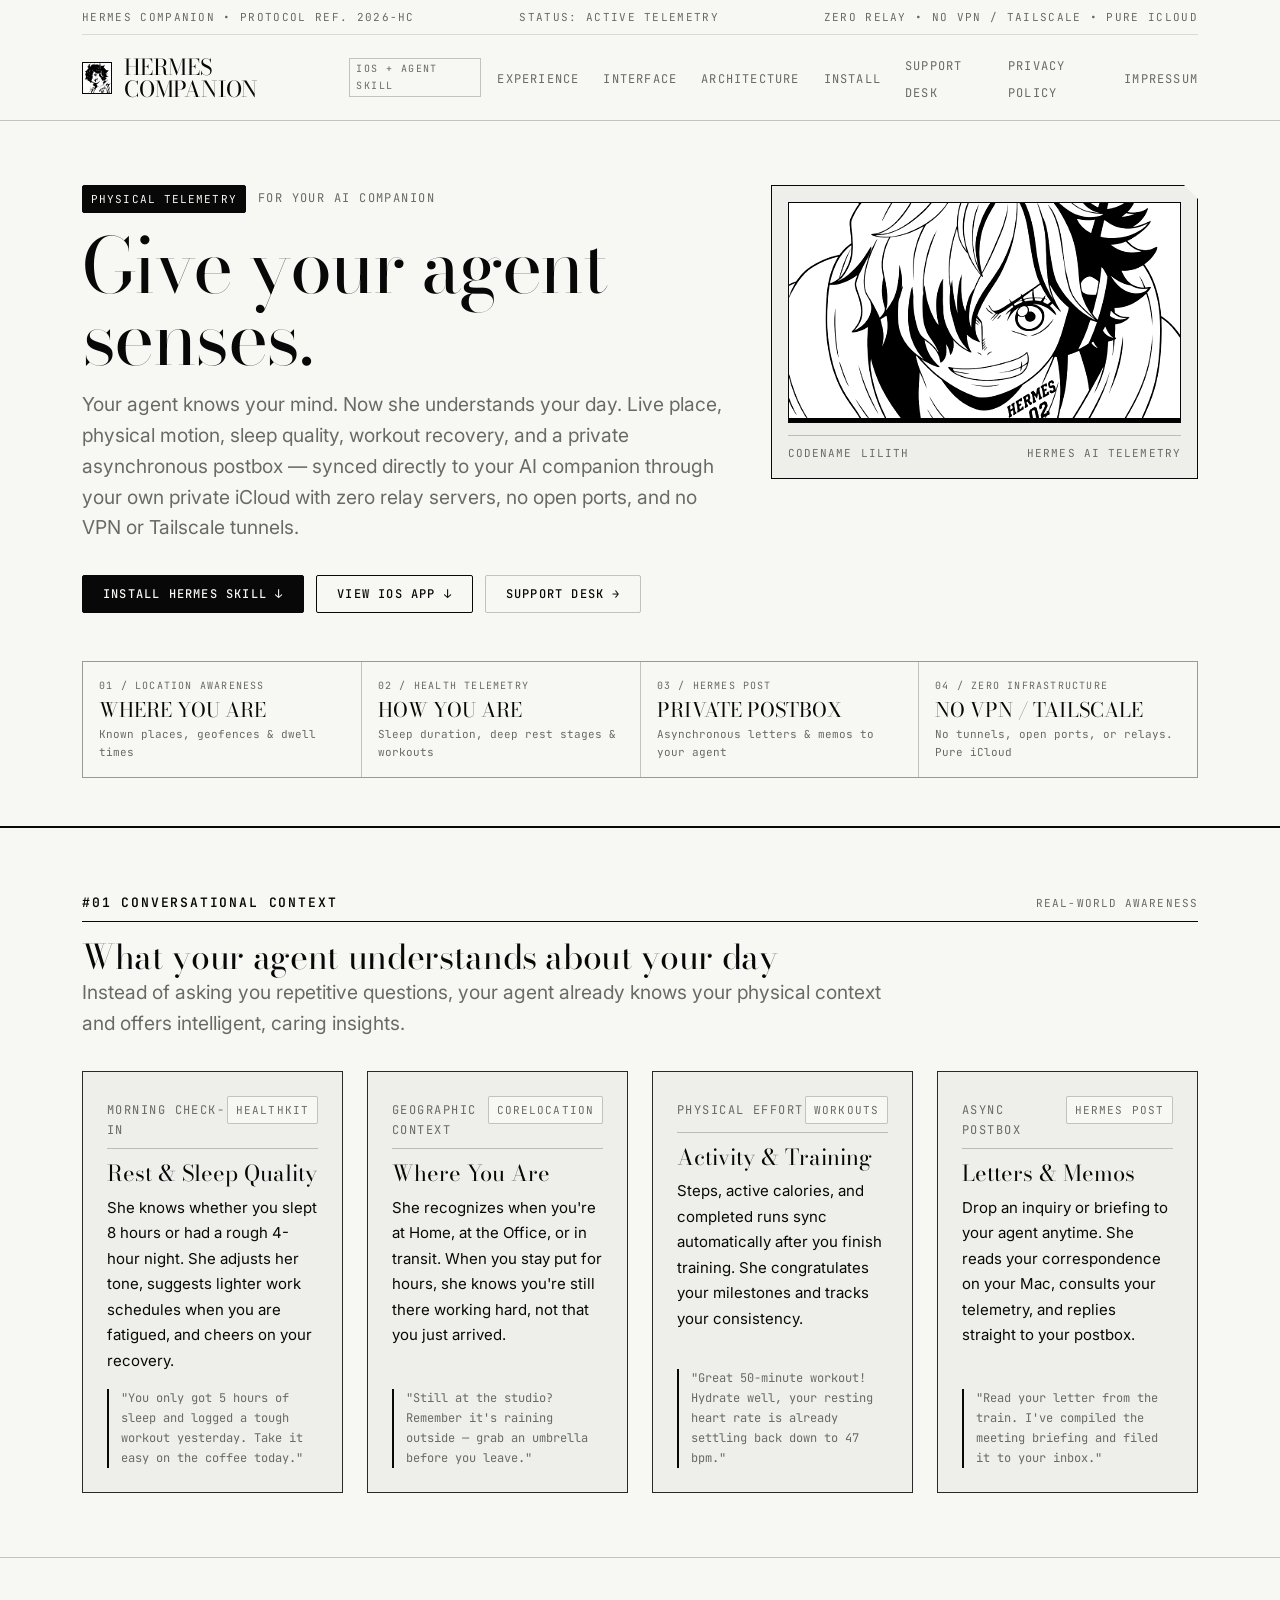
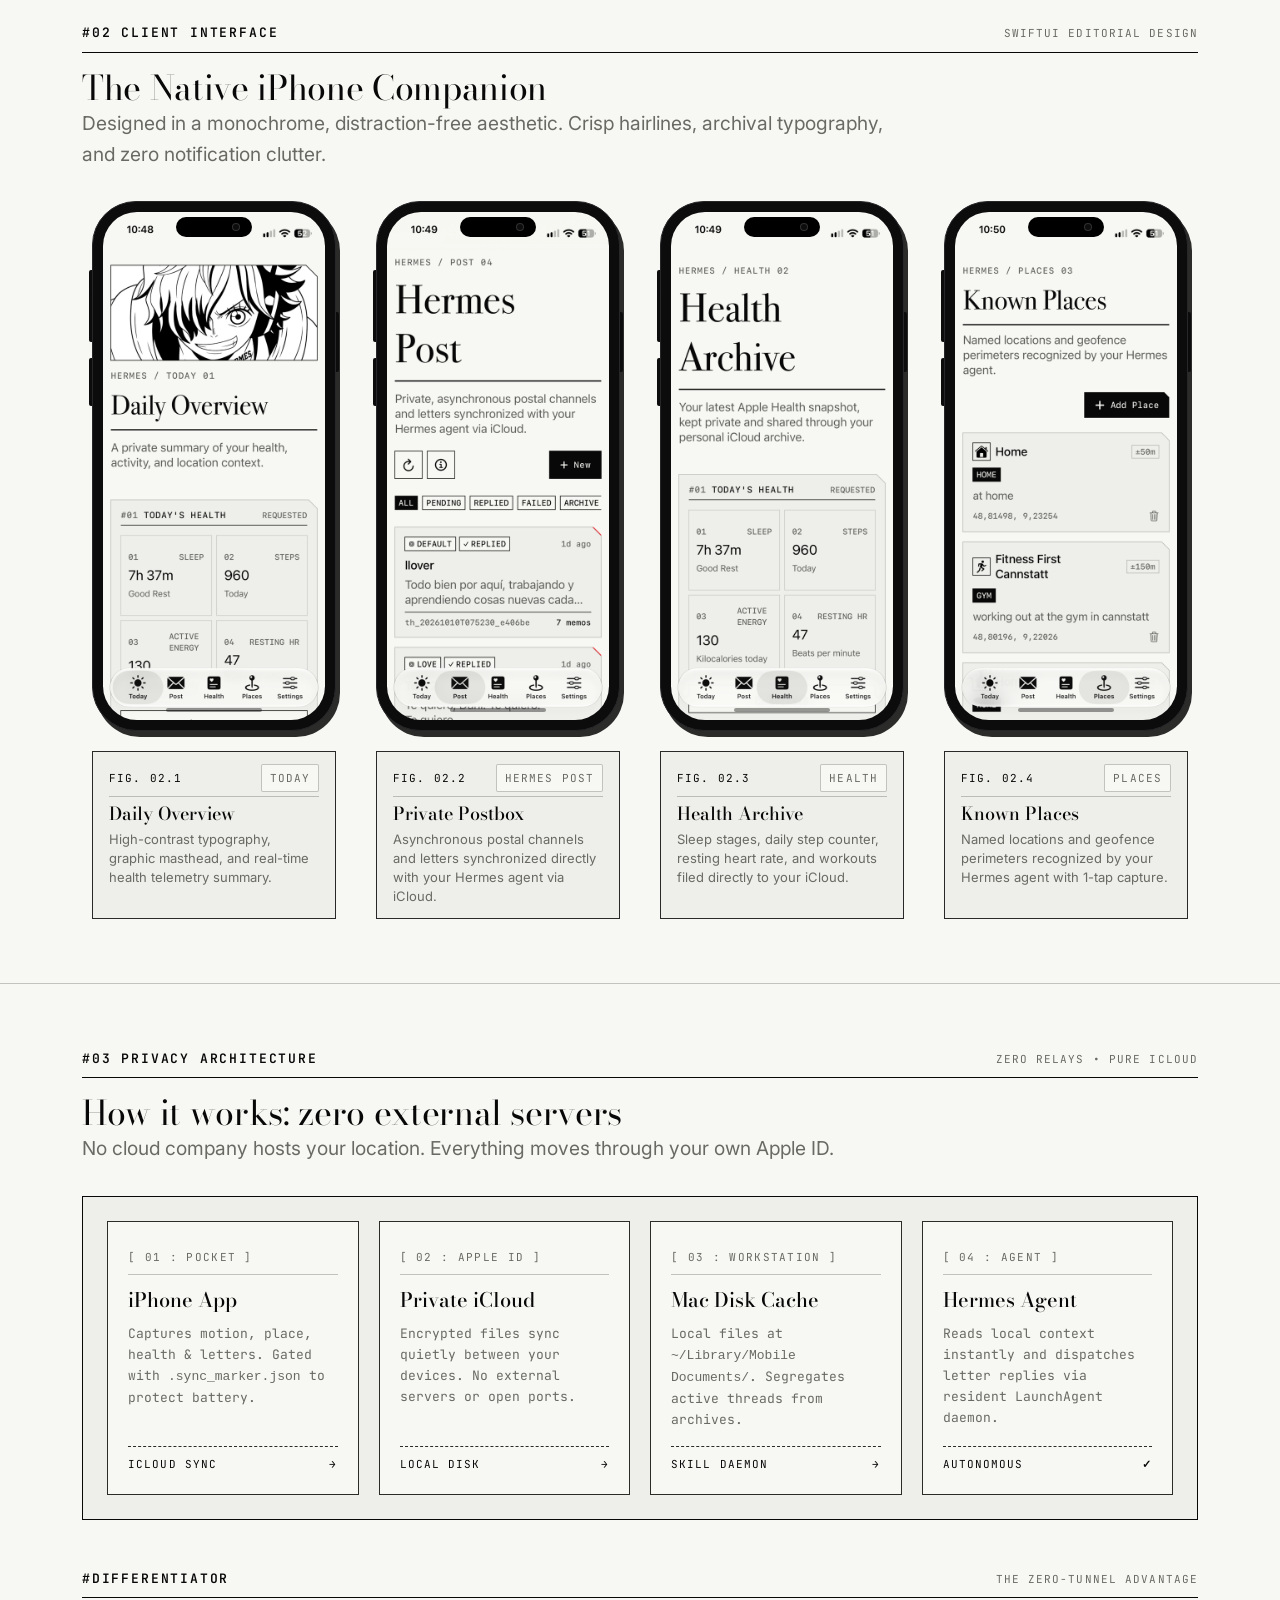
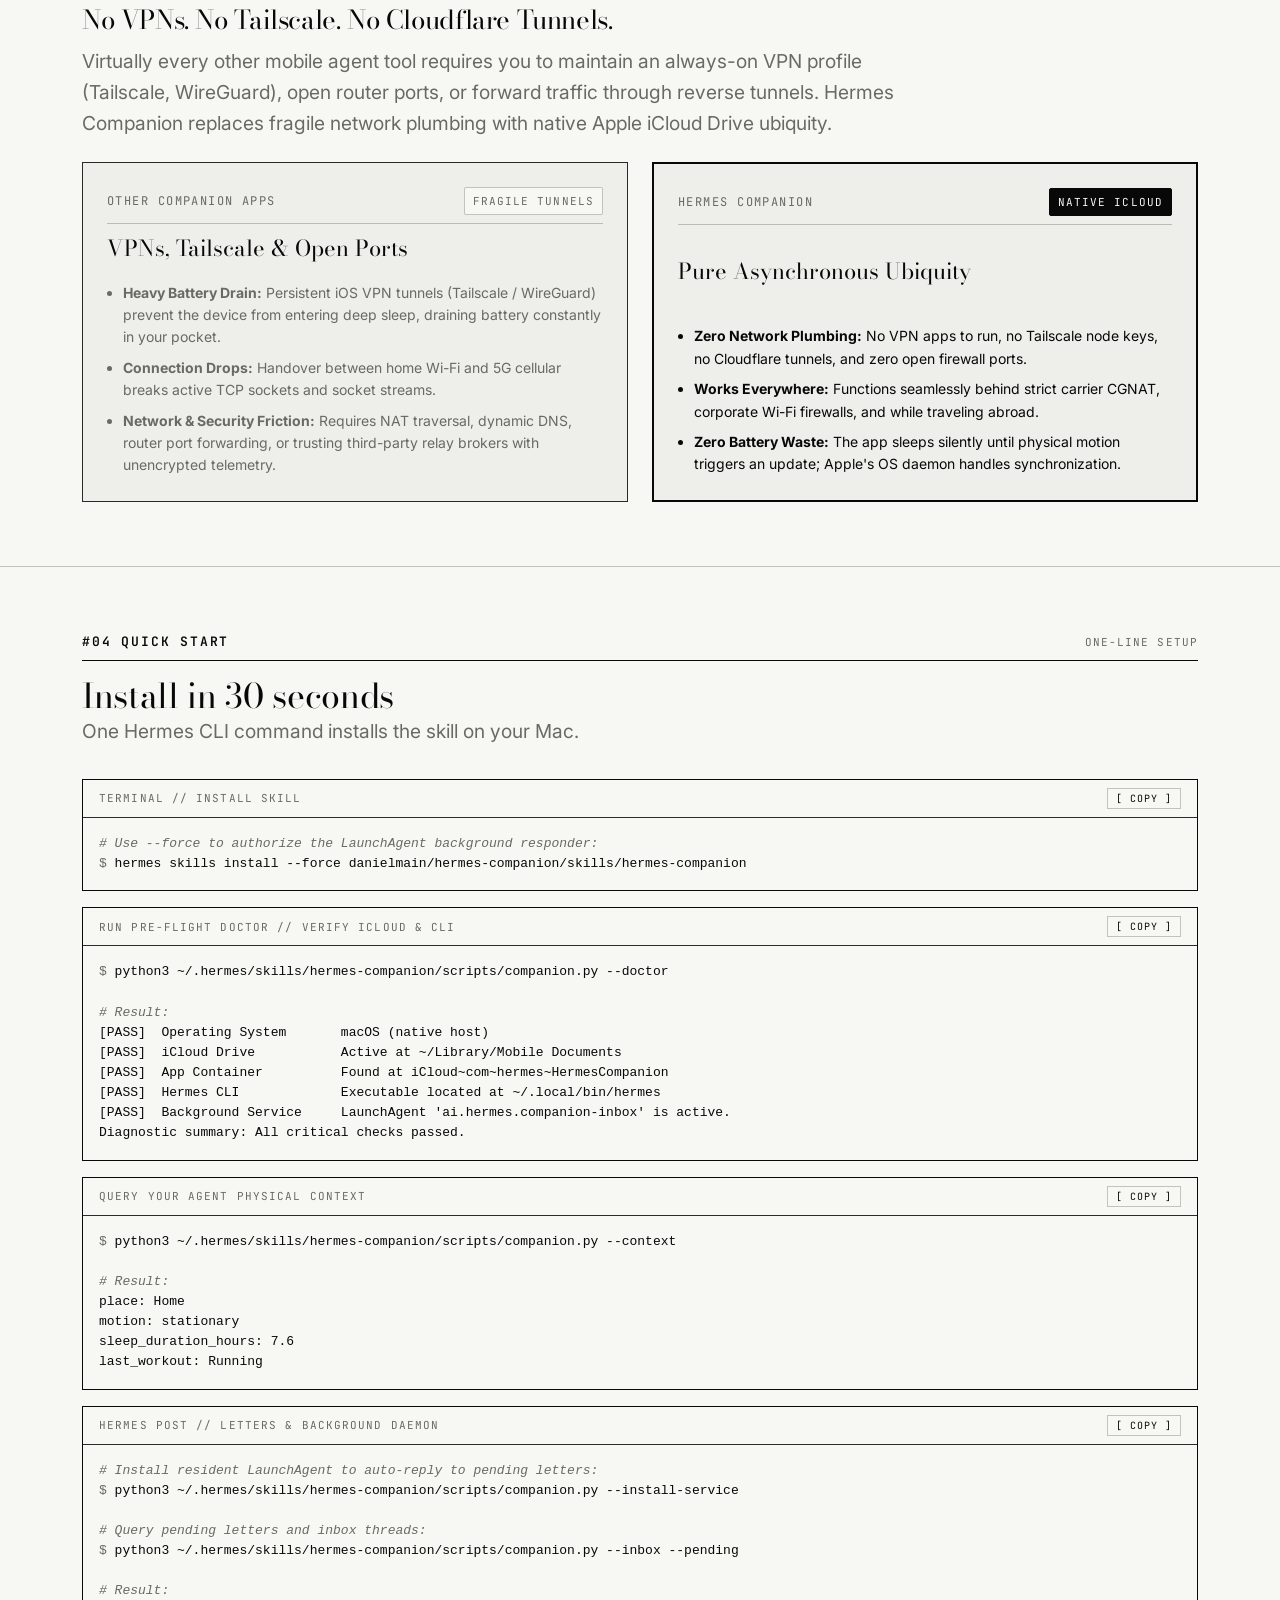
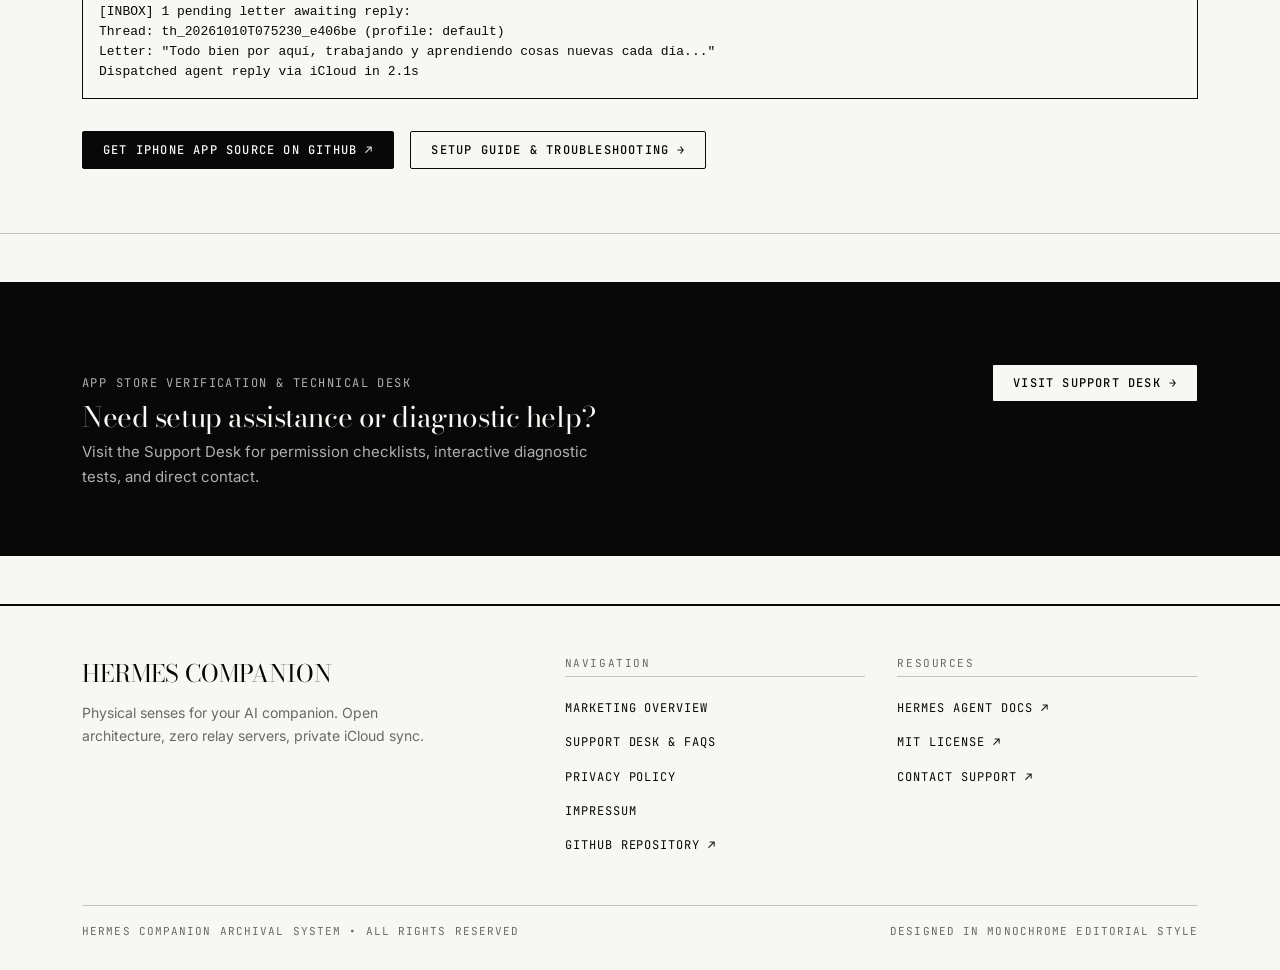
==== commit 63d8b69e: "feat(onboarding): add --qr-file pairing support and zero-friction quick start" ====
--- a/website/index.html
+++ b/website/index.html
@@ -491,10 +491,10 @@
         <div class="terminal-block" style="margin-top: var(--space-16);">
           <div class="terminal-header">
             <span class="terminal-title">RUN PRE-FLIGHT DOCTOR // VERIFY ICLOUD &amp; CLI</span>
-            <button type="button" class="terminal-copy-btn" data-copy-target="code-doctor" data-copy-cmd="python3 ${HERMES_SKILL_DIR:-$HOME/.hermes/skills/hermes-companion}/scripts/companion.py --doctor">[ COPY ]</button>
+            <button type="button" class="terminal-copy-btn" data-copy-target="code-doctor" data-copy-cmd="python3 ~/.hermes/skills/hermes-companion/scripts/companion.py --doctor">[ COPY ]</button>
           </div>
           <div class="terminal-content">
-            <pre id="code-doctor"><span class="cli-prompt">$ </span>python3 ${HERMES_SKILL_DIR:-$HOME/.hermes/skills/hermes-companion}/scripts/companion.py --doctor
+            <pre id="code-doctor"><span class="cli-prompt">$ </span>python3 ~/.hermes/skills/hermes-companion/scripts/companion.py --doctor
 
 <span class="cli-comment"># Result:</span>
 [PASS]  Operating System       macOS (native host)
@@ -509,10 +509,10 @@
         <div class="terminal-block" style="margin-top: var(--space-16);">
           <div class="terminal-header">
             <span class="terminal-title">QUERY YOUR AGENT PHYSICAL CONTEXT</span>
-            <button type="button" class="terminal-copy-btn" data-copy-target="code-run" data-copy-cmd="python3 ${HERMES_SKILL_DIR:-$HOME/.hermes/skills/hermes-companion}/scripts/companion.py --context">[ COPY ]</button>
+            <button type="button" class="terminal-copy-btn" data-copy-target="code-run" data-copy-cmd="python3 ~/.hermes/skills/hermes-companion/scripts/companion.py --context">[ COPY ]</button>
           </div>
           <div class="terminal-content">
-            <pre id="code-run"><span class="cli-prompt">$ </span>python3 ${HERMES_SKILL_DIR:-$HOME/.hermes/skills/hermes-companion}/scripts/companion.py --context
+            <pre id="code-run"><span class="cli-prompt">$ </span>python3 ~/.hermes/skills/hermes-companion/scripts/companion.py --context
 
 <span class="cli-comment"># Result:</span>
 place: Home
@@ -525,14 +525,14 @@
         <div class="terminal-block" style="margin-top: var(--space-16);">
           <div class="terminal-header">
             <span class="terminal-title">HERMES POST // LETTERS &amp; BACKGROUND DAEMON</span>
-            <button type="button" class="terminal-copy-btn" data-copy-target="code-post" data-copy-cmd="python3 ${HERMES_SKILL_DIR:-$HOME/.hermes/skills/hermes-companion}/scripts/companion.py --install-service">[ COPY ]</button>
+            <button type="button" class="terminal-copy-btn" data-copy-target="code-post" data-copy-cmd="python3 ~/.hermes/skills/hermes-companion/scripts/companion.py --install-service">[ COPY ]</button>
           </div>
           <div class="terminal-content">
             <pre id="code-post"><span class="cli-comment"># Install resident LaunchAgent to auto-reply to pending letters:</span>
-<span class="cli-prompt">$ </span>python3 ${HERMES_SKILL_DIR:-$HOME/.hermes/skills/hermes-companion}/scripts/companion.py --install-service
+<span class="cli-prompt">$ </span>python3 ~/.hermes/skills/hermes-companion/scripts/companion.py --install-service
 
 <span class="cli-comment"># Query pending letters and inbox threads:</span>
-<span class="cli-prompt">$ </span>python3 ${HERMES_SKILL_DIR:-$HOME/.hermes/skills/hermes-companion}/scripts/companion.py --inbox --pending
+<span class="cli-prompt">$ </span>python3 ~/.hermes/skills/hermes-companion/scripts/companion.py --inbox --pending
 
 <span class="cli-comment"># Result:</span>
 [INBOX] 1 pending letter awaiting reply:
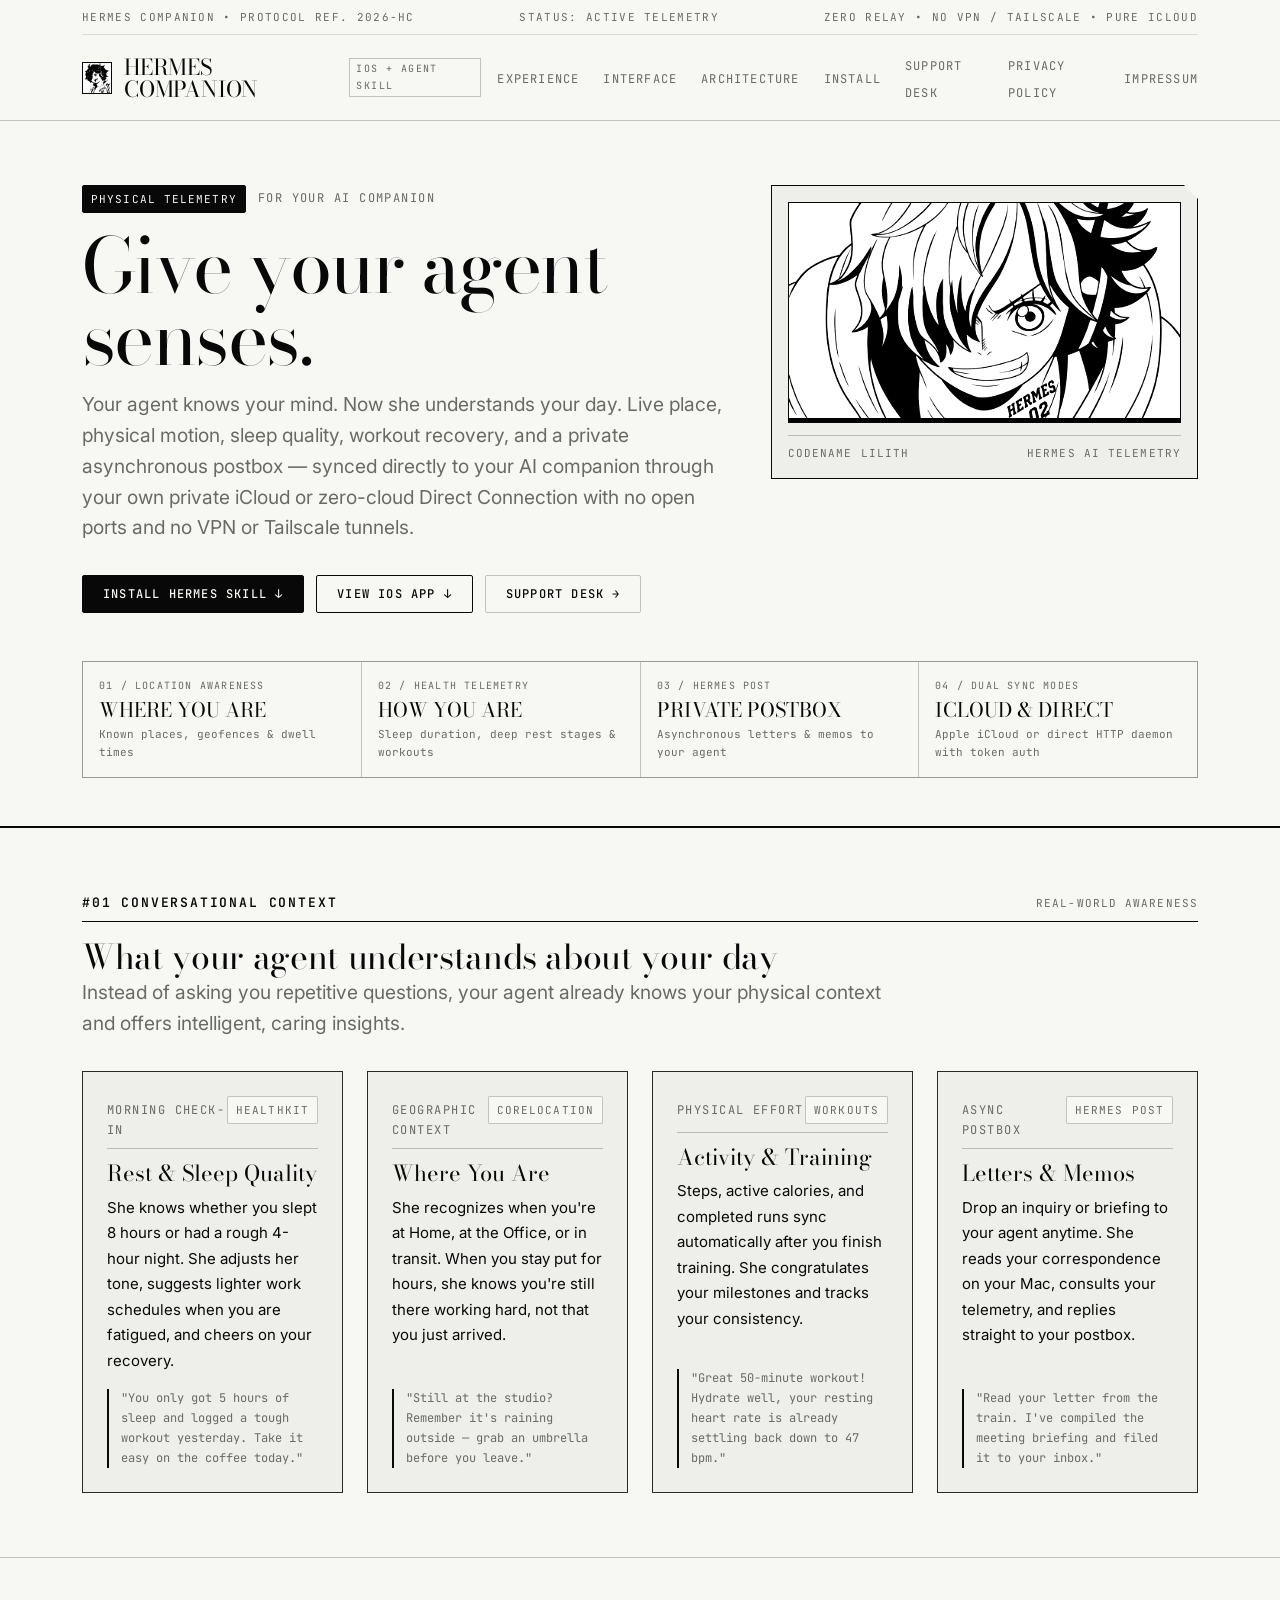
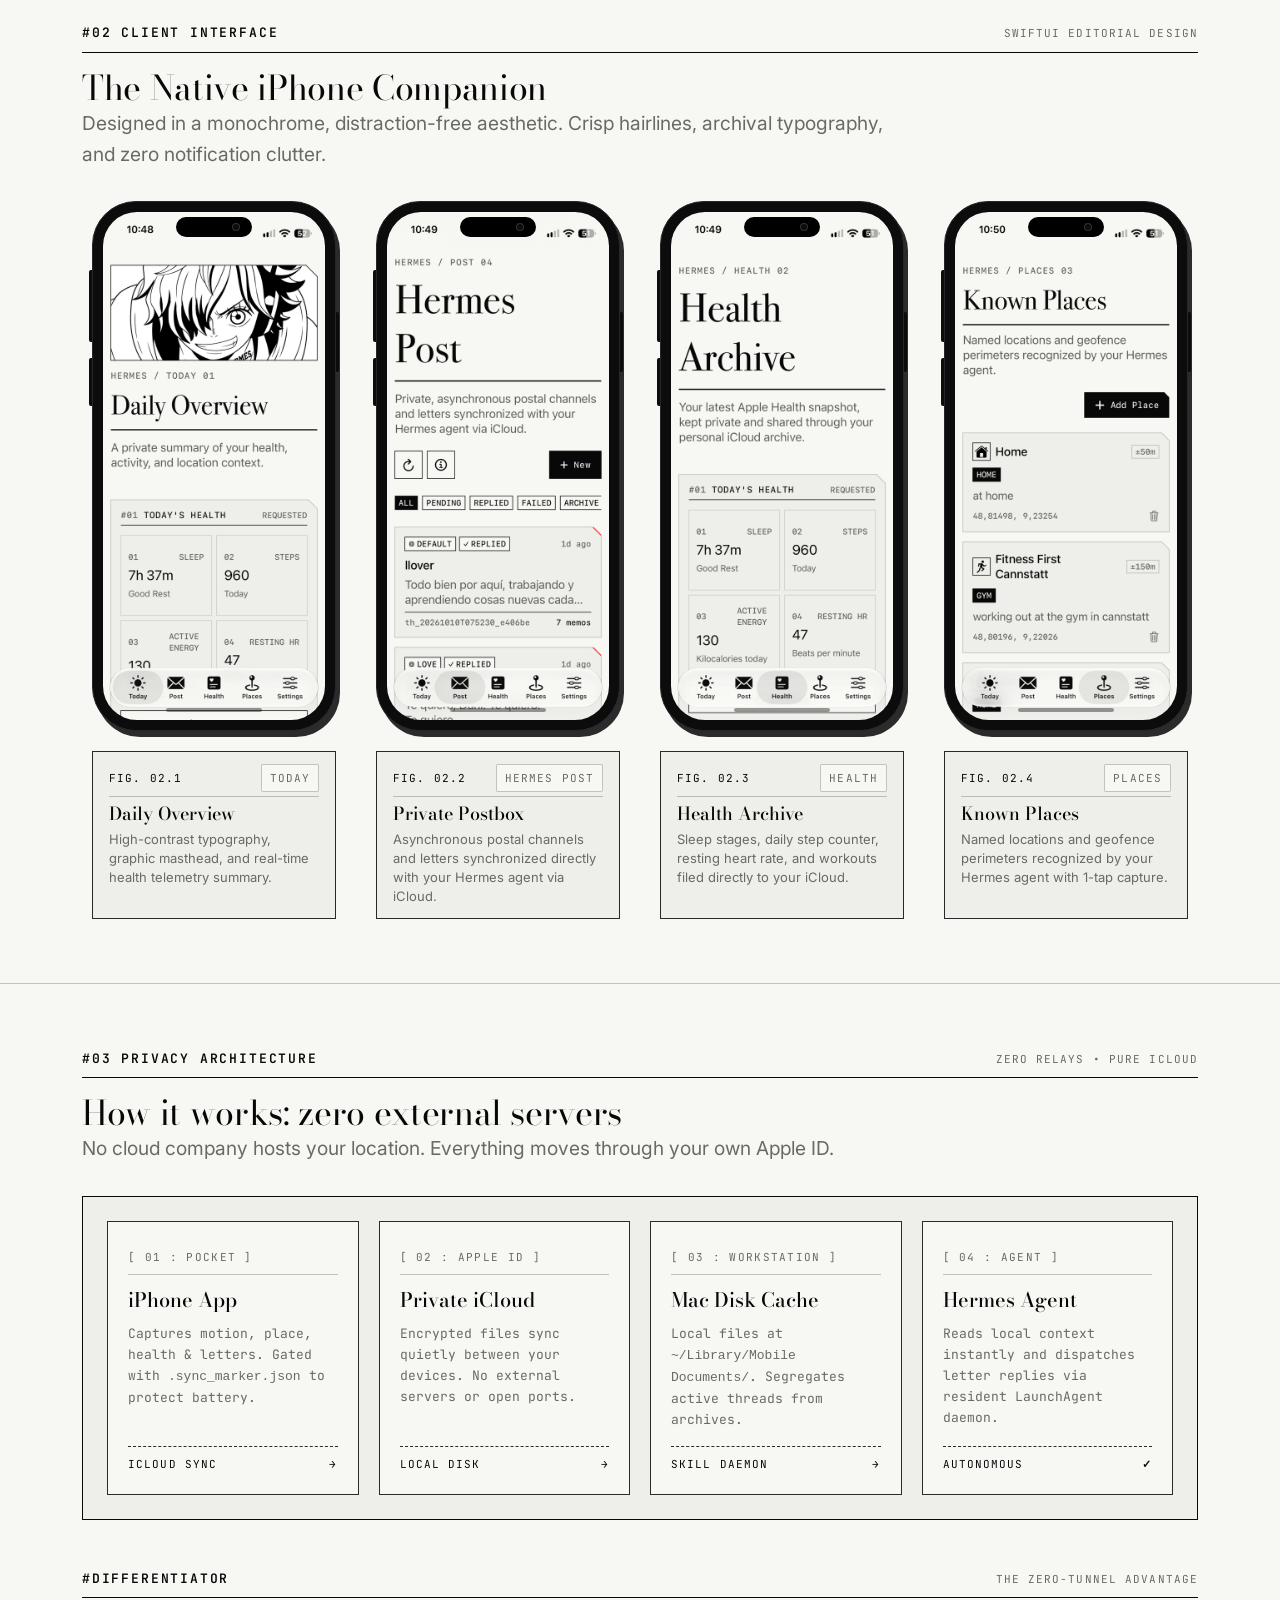
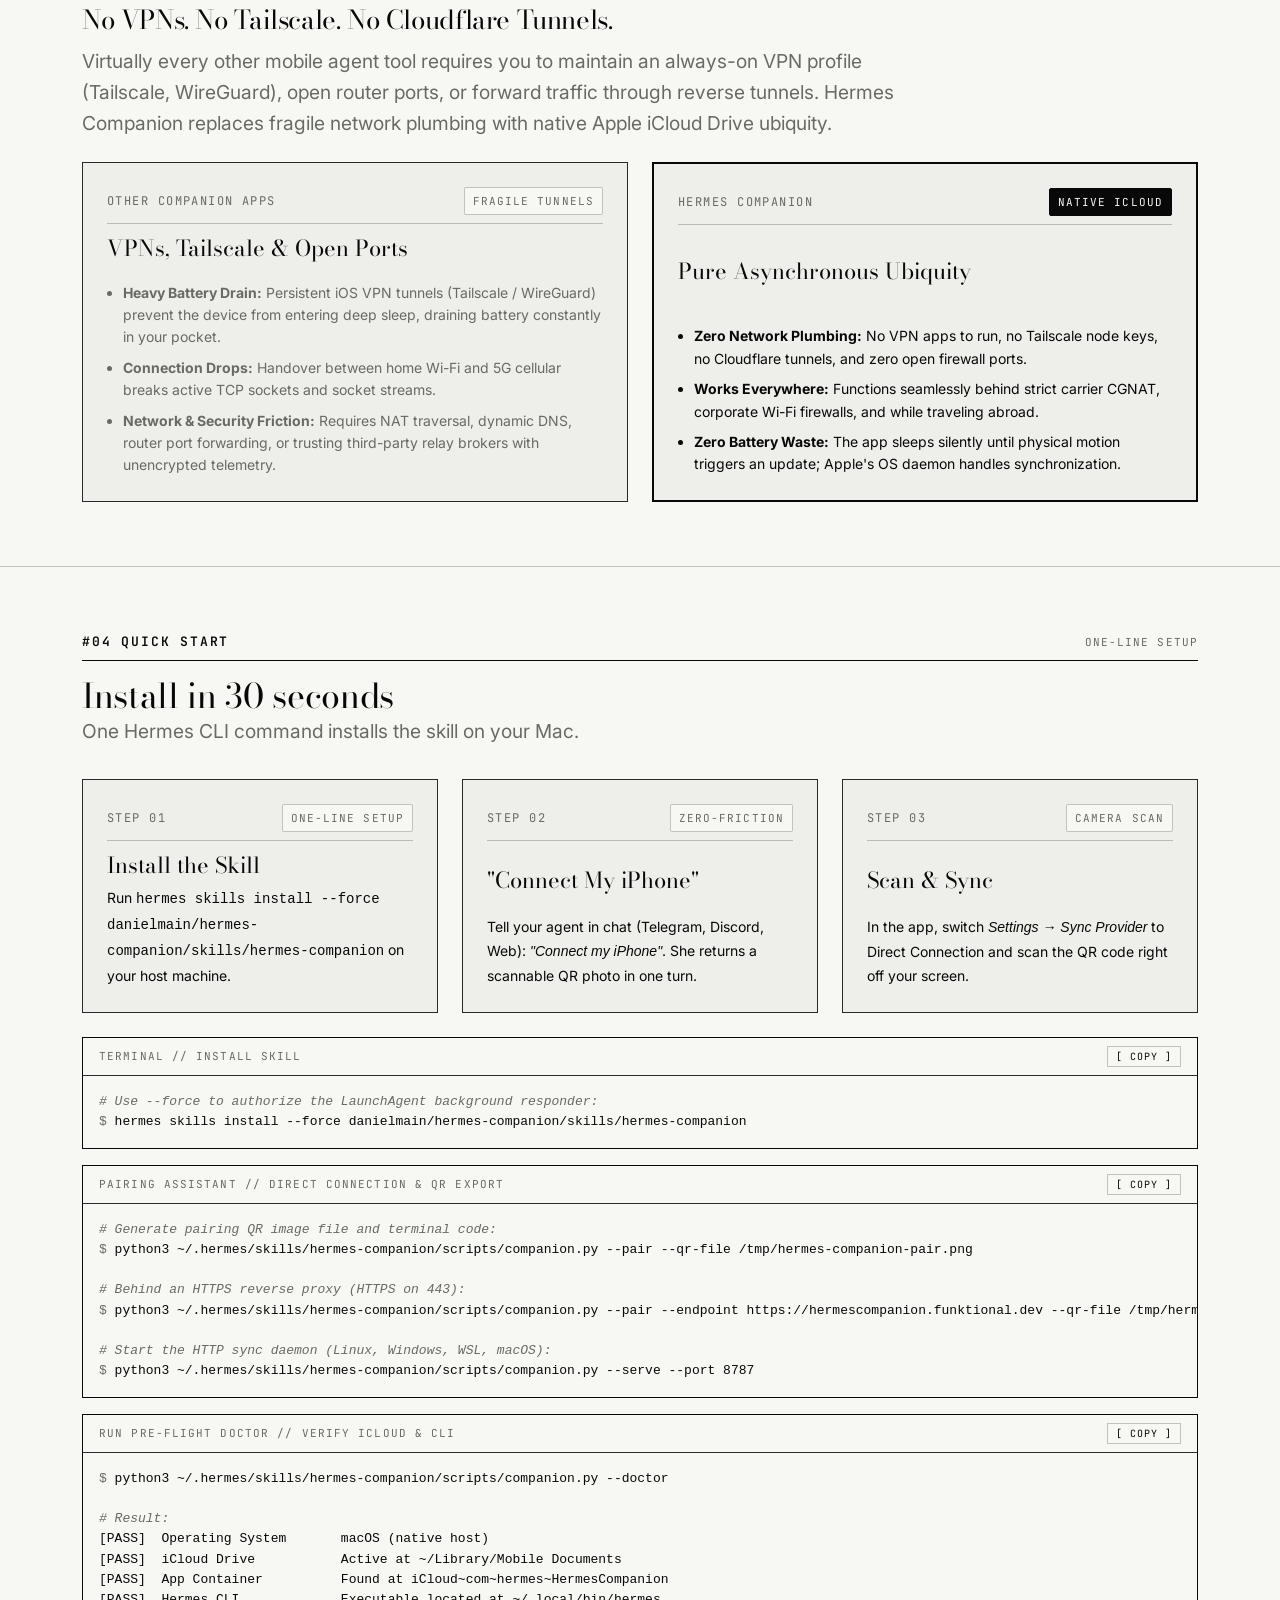
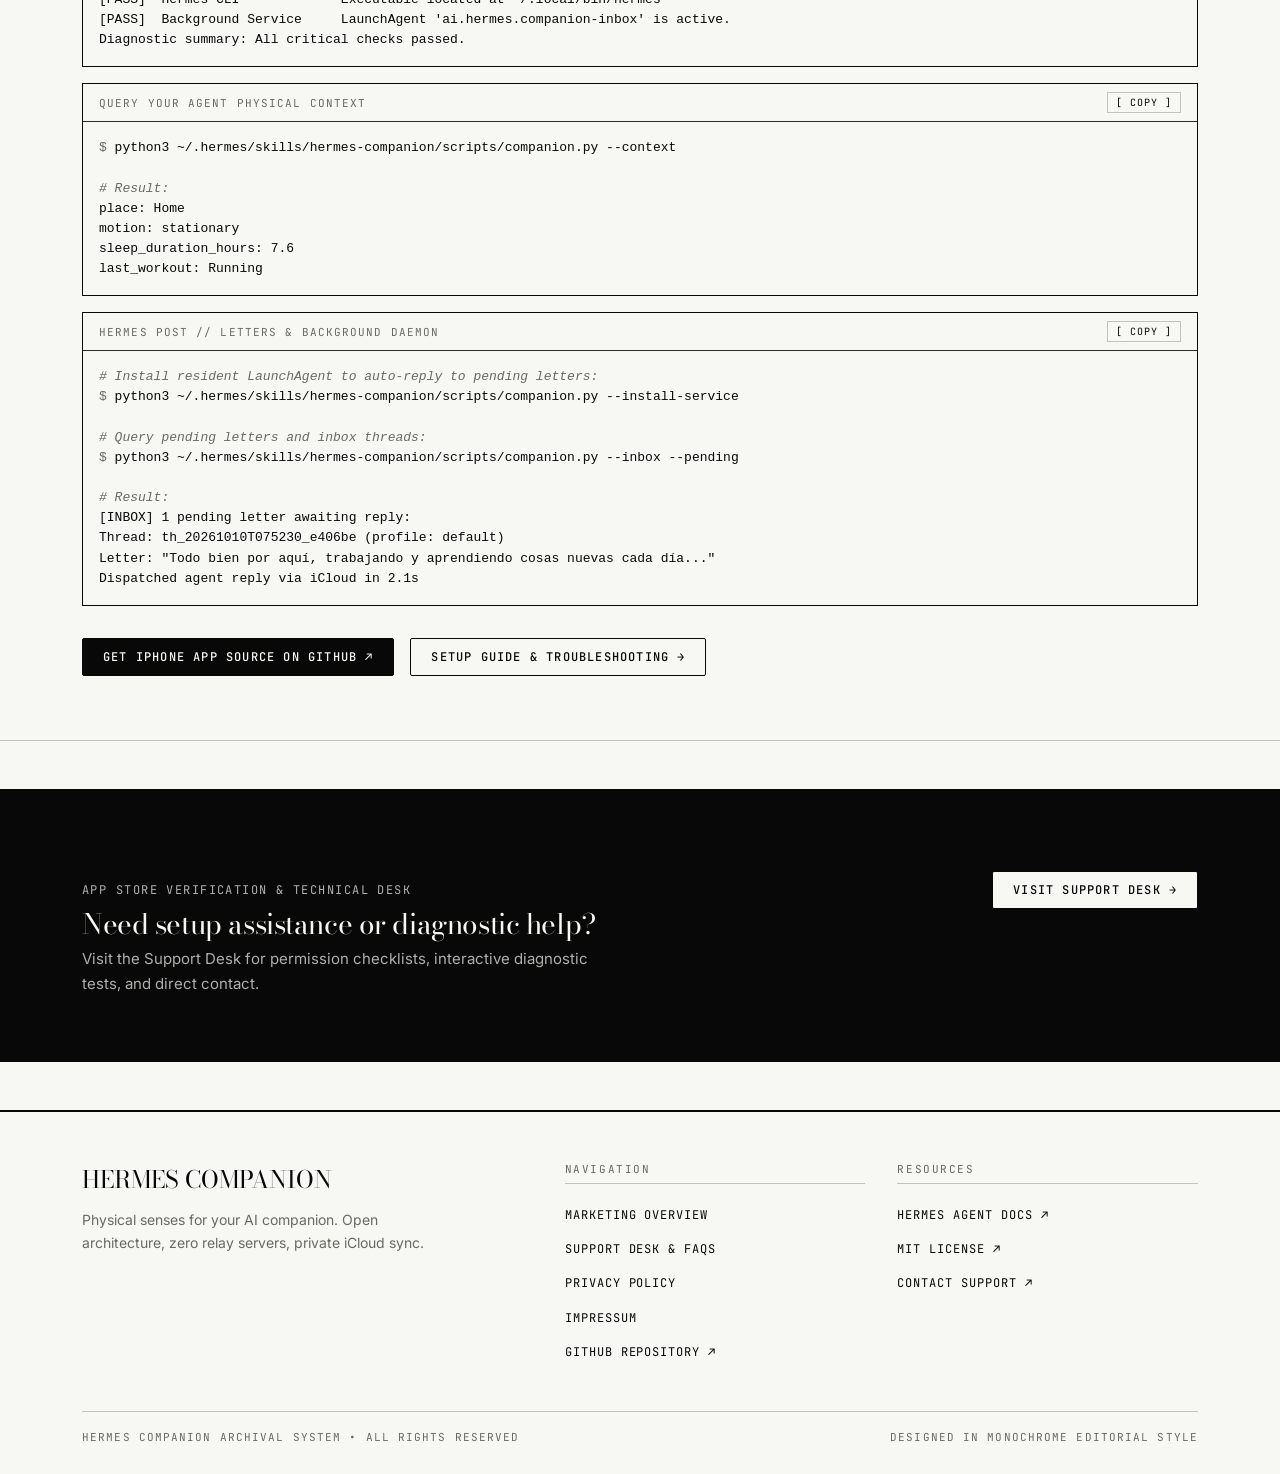
==== commit 49787b42: "docs: align documentation and website with direct connection and zero-friction onboarding" ====
--- a/website/index.html
+++ b/website/index.html
@@ -87,7 +87,7 @@
 
             <p class="editorial-lead">
               Your agent knows your mind. Now she understands your day. Live place, physical motion, sleep quality,
-              workout recovery, and a private asynchronous postbox — synced directly to your AI companion through your own private iCloud with zero relay servers, no open ports, and no VPN or Tailscale tunnels.
+              workout recovery, and a private asynchronous postbox — synced directly to your AI companion through your own private iCloud or zero-cloud Direct Connection with no open ports and no VPN or Tailscale tunnels.
             </p>
 
             <div class="hero-actions">
@@ -140,9 +140,9 @@
             <div class="spec-desc">Asynchronous letters &amp; memos to your agent</div>
           </div>
           <div class="spec-cell">
-            <div class="spec-label">04 / ZERO INFRASTRUCTURE</div>
-            <div class="spec-val">NO VPN / TAILSCALE</div>
-            <div class="spec-desc">No tunnels, open ports, or relays. Pure iCloud</div>
+            <div class="spec-label">04 / DUAL SYNC MODES</div>
+            <div class="spec-val">ICLOUD &amp; DIRECT</div>
+            <div class="spec-desc">Apple iCloud or direct HTTP daemon with token auth</div>
           </div>
         </div>
       </div>
@@ -476,6 +476,39 @@
           </p>
         </div>
 
+        <div class="cards-grid-3" style="margin-bottom: var(--space-24);">
+          <div class="editorial-card">
+            <div class="editorial-card-header">
+              <span class="editorial-utility">STEP 01</span>
+              <span class="token faint">ONE-LINE SETUP</span>
+            </div>
+            <div class="editorial-card-title">Install the Skill</div>
+            <p class="editorial-body" style="font-size: 0.875rem;">
+              Run <code>hermes skills install --force danielmain/hermes-companion/skills/hermes-companion</code> on your host machine.
+            </p>
+          </div>
+          <div class="editorial-card">
+            <div class="editorial-card-header">
+              <span class="editorial-utility">STEP 02</span>
+              <span class="token faint">ZERO-FRICTION</span>
+            </div>
+            <div class="editorial-card-title">"Connect My iPhone"</div>
+            <p class="editorial-body" style="font-size: 0.875rem;">
+              Tell your agent in chat (Telegram, Discord, Web): <em>"Connect my iPhone"</em>. She returns a scannable QR photo in one turn.
+            </p>
+          </div>
+          <div class="editorial-card">
+            <div class="editorial-card-header">
+              <span class="editorial-utility">STEP 03</span>
+              <span class="token faint">CAMERA SCAN</span>
+            </div>
+            <div class="editorial-card-title">Scan &amp; Sync</div>
+            <p class="editorial-body" style="font-size: 0.875rem;">
+              In the app, switch <em>Settings &rarr; Sync Provider</em> to Direct Connection and scan the QR code right off your screen.
+            </p>
+          </div>
+        </div>
+
         <div class="terminal-block">
           <div class="terminal-header">
             <span class="terminal-title">TERMINAL // INSTALL SKILL</span>
@@ -485,6 +518,23 @@
             <pre
               id="code-install"><span class="cli-comment"># Use --force to authorize the LaunchAgent background responder:</span>
 <span class="cli-prompt">$ </span>hermes skills install --force danielmain/hermes-companion/skills/hermes-companion</pre>
+          </div>
+        </div>
+
+        <div class="terminal-block" style="margin-top: var(--space-16);">
+          <div class="terminal-header">
+            <span class="terminal-title">PAIRING ASSISTANT // DIRECT CONNECTION &amp; QR EXPORT</span>
+            <button type="button" class="terminal-copy-btn" data-copy-target="code-pair" data-copy-cmd="python3 ~/.hermes/skills/hermes-companion/scripts/companion.py --pair --qr-file /tmp/hermes-companion-pair.png">[ COPY ]</button>
+          </div>
+          <div class="terminal-content">
+            <pre id="code-pair"><span class="cli-comment"># Generate pairing QR image file and terminal code:</span>
+<span class="cli-prompt">$ </span>python3 ~/.hermes/skills/hermes-companion/scripts/companion.py --pair --qr-file /tmp/hermes-companion-pair.png
+
+<span class="cli-comment"># Behind an HTTPS reverse proxy (HTTPS on 443):</span>
+<span class="cli-prompt">$ </span>python3 ~/.hermes/skills/hermes-companion/scripts/companion.py --pair --endpoint https://hermescompanion.funktional.dev --qr-file /tmp/hermes-companion-pair.png
+
+<span class="cli-comment"># Start the HTTP sync daemon (Linux, Windows, WSL, macOS):</span>
+<span class="cli-prompt">$ </span>python3 ~/.hermes/skills/hermes-companion/scripts/companion.py --serve --port 8787</pre>
           </div>
         </div>
 
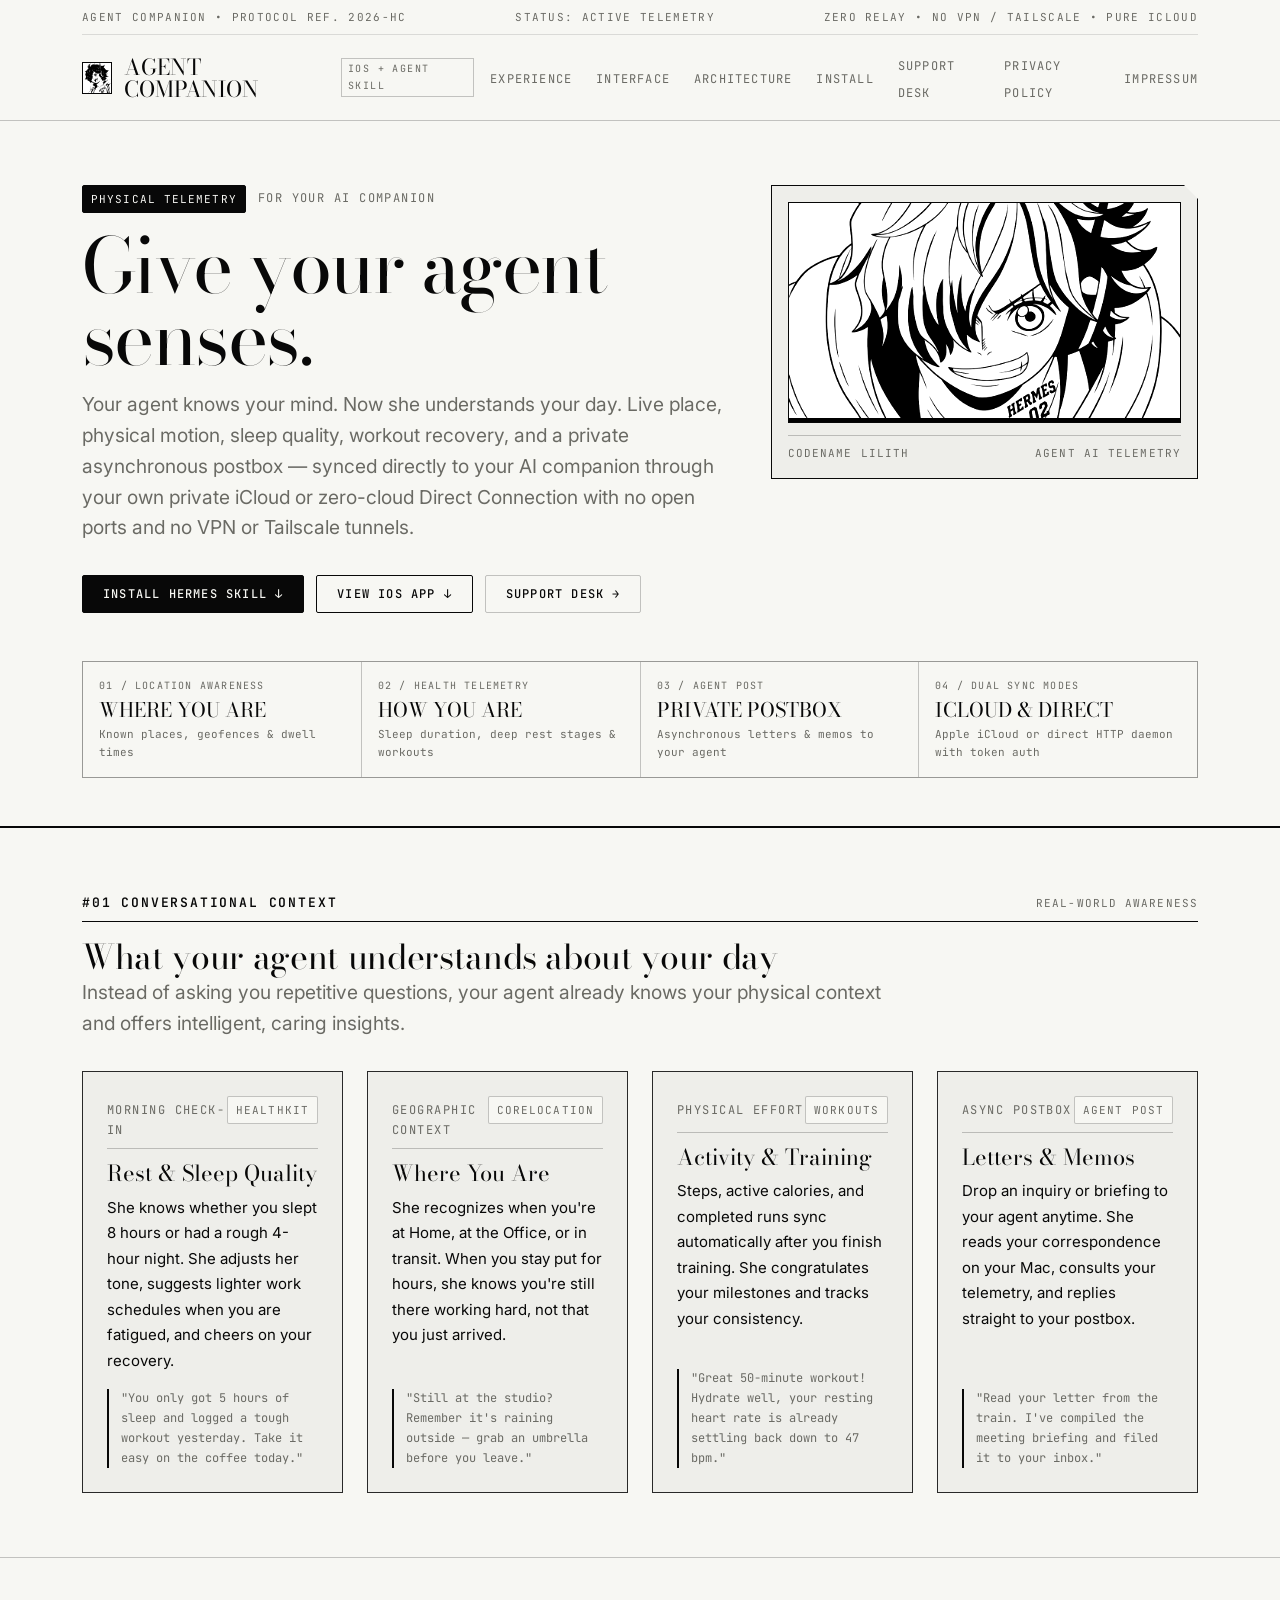
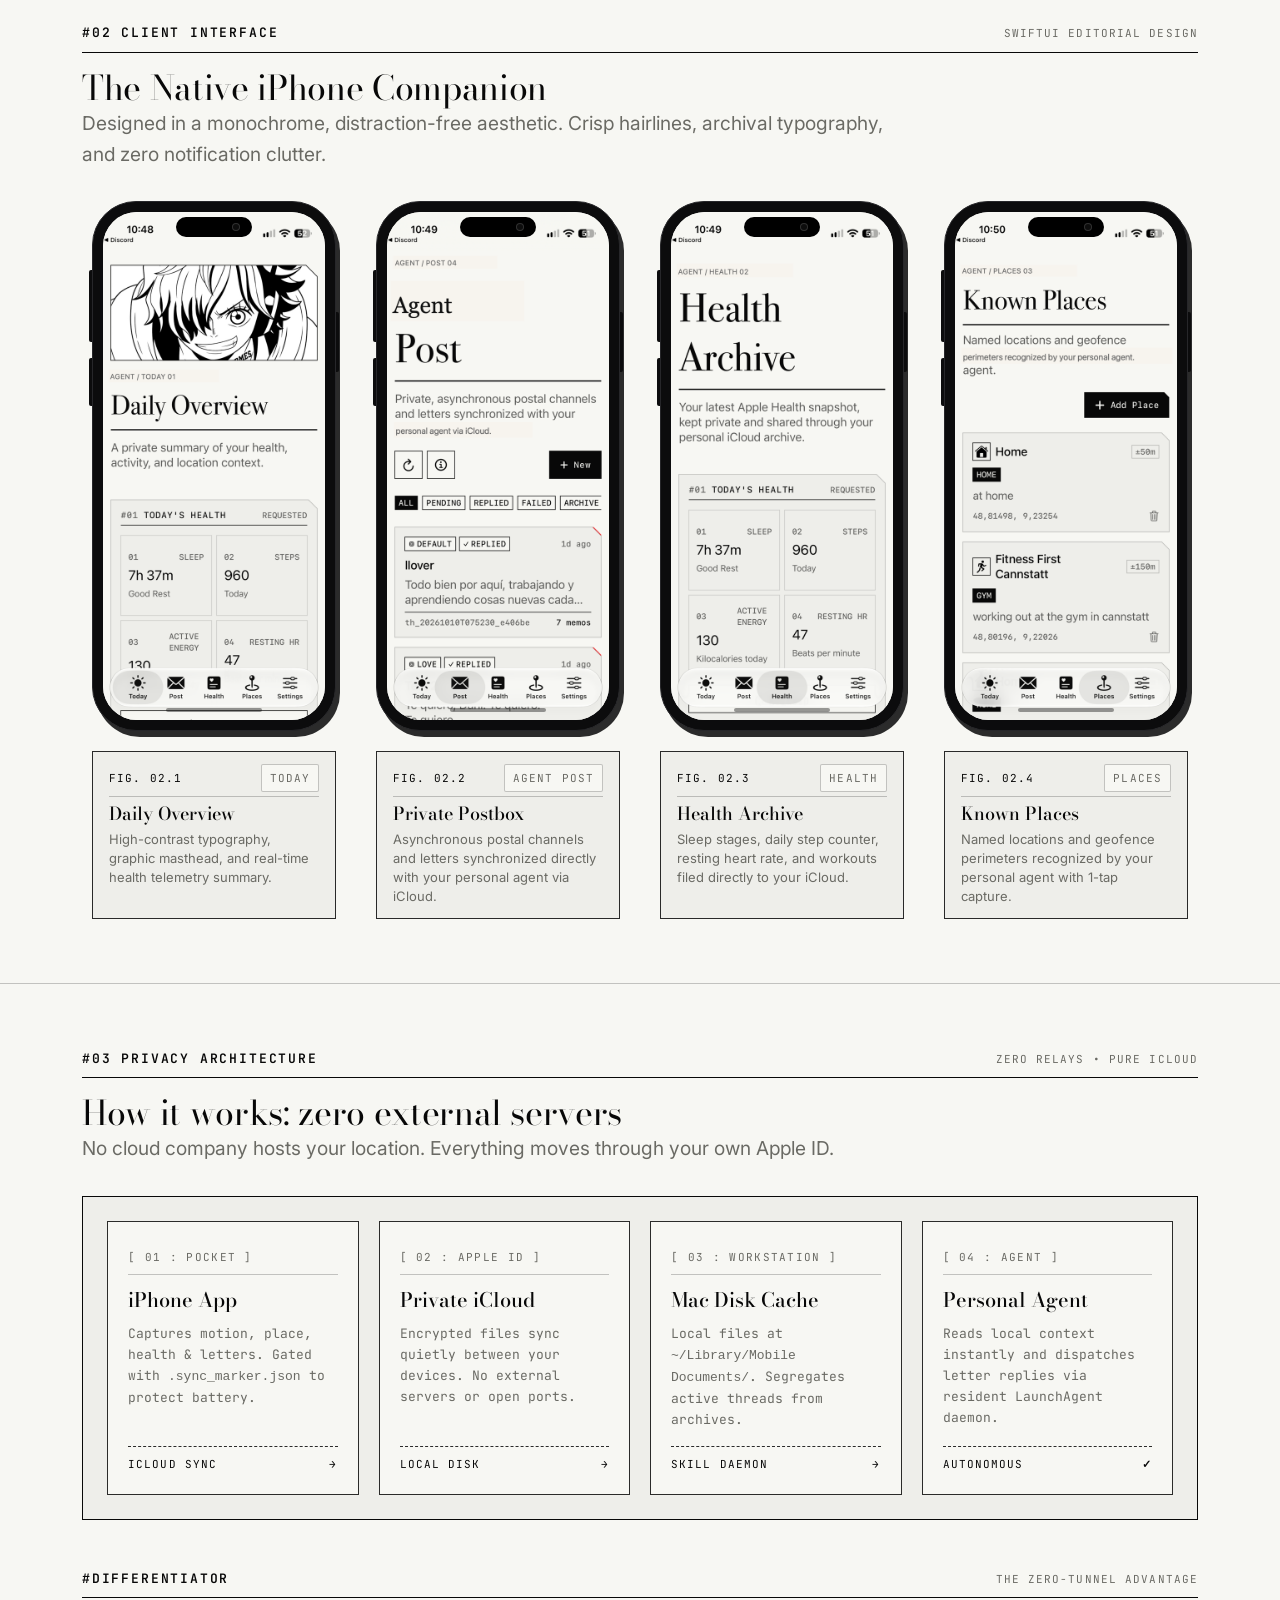
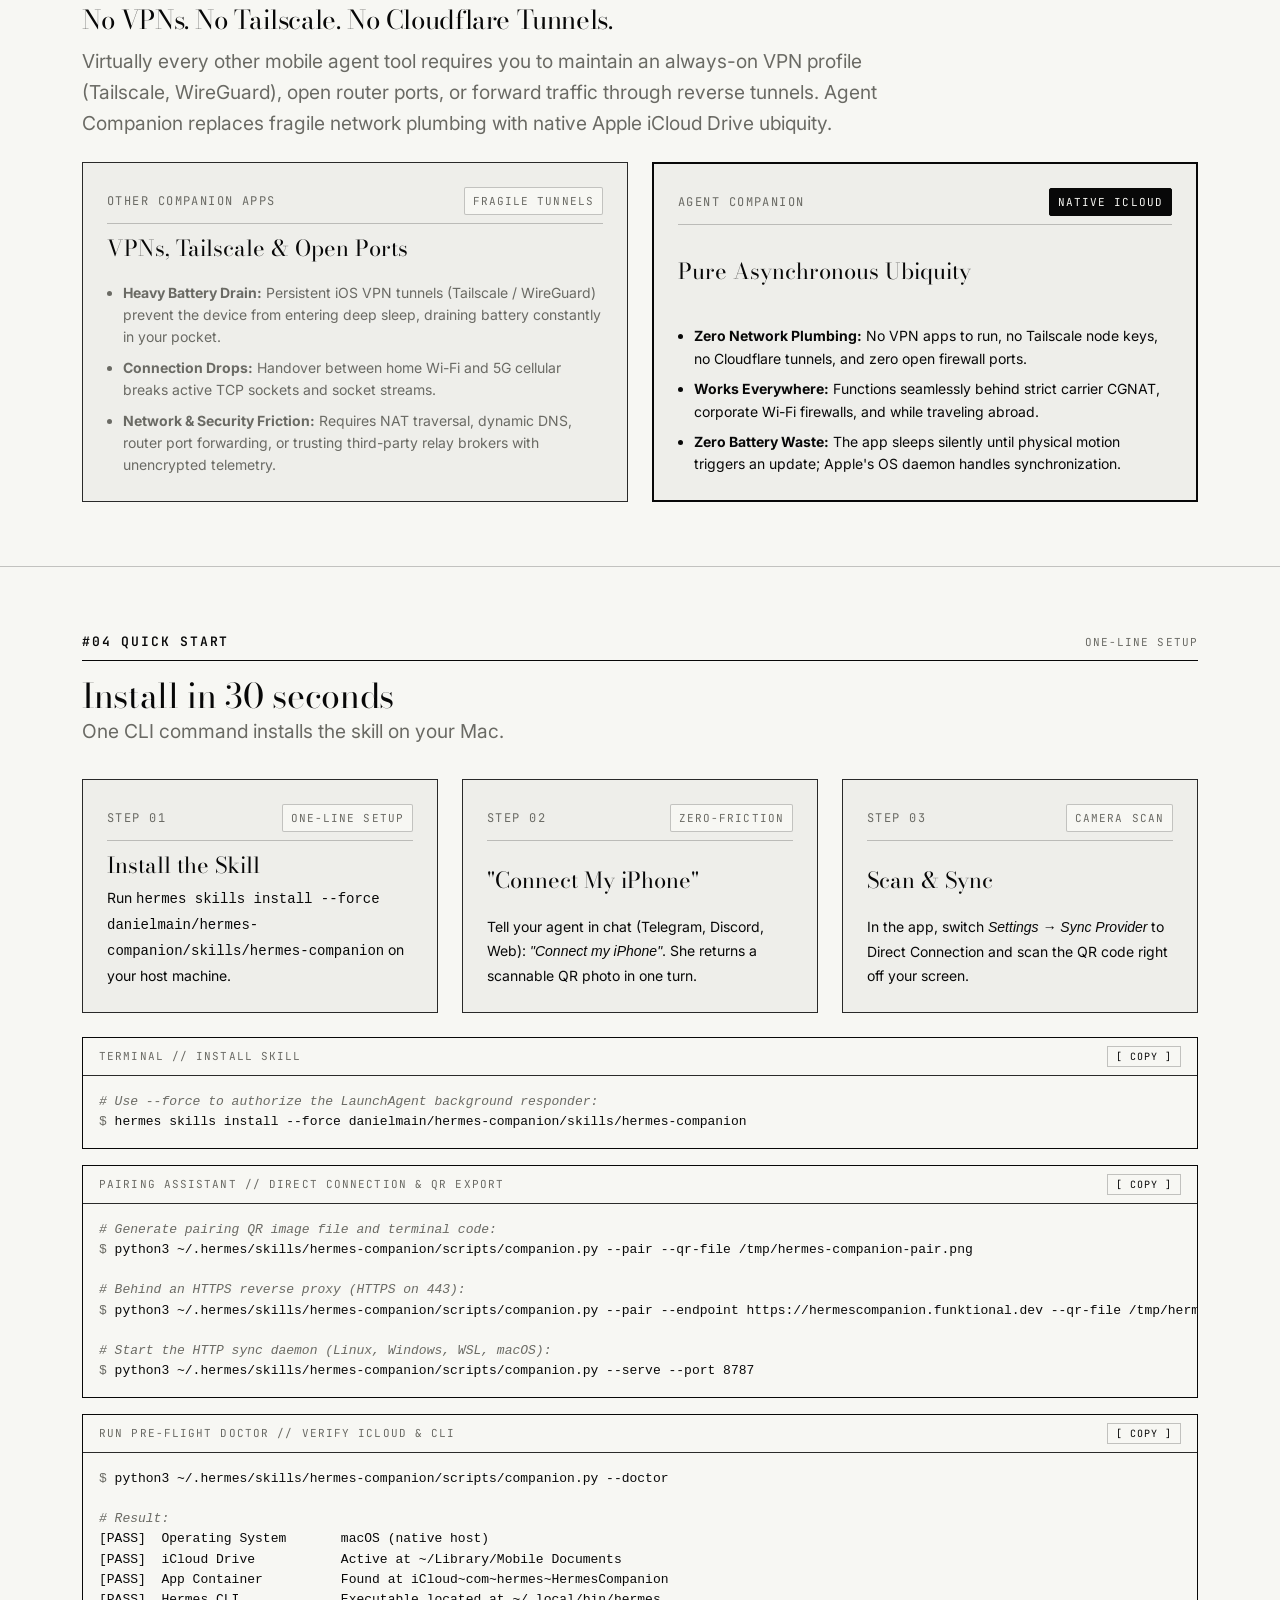
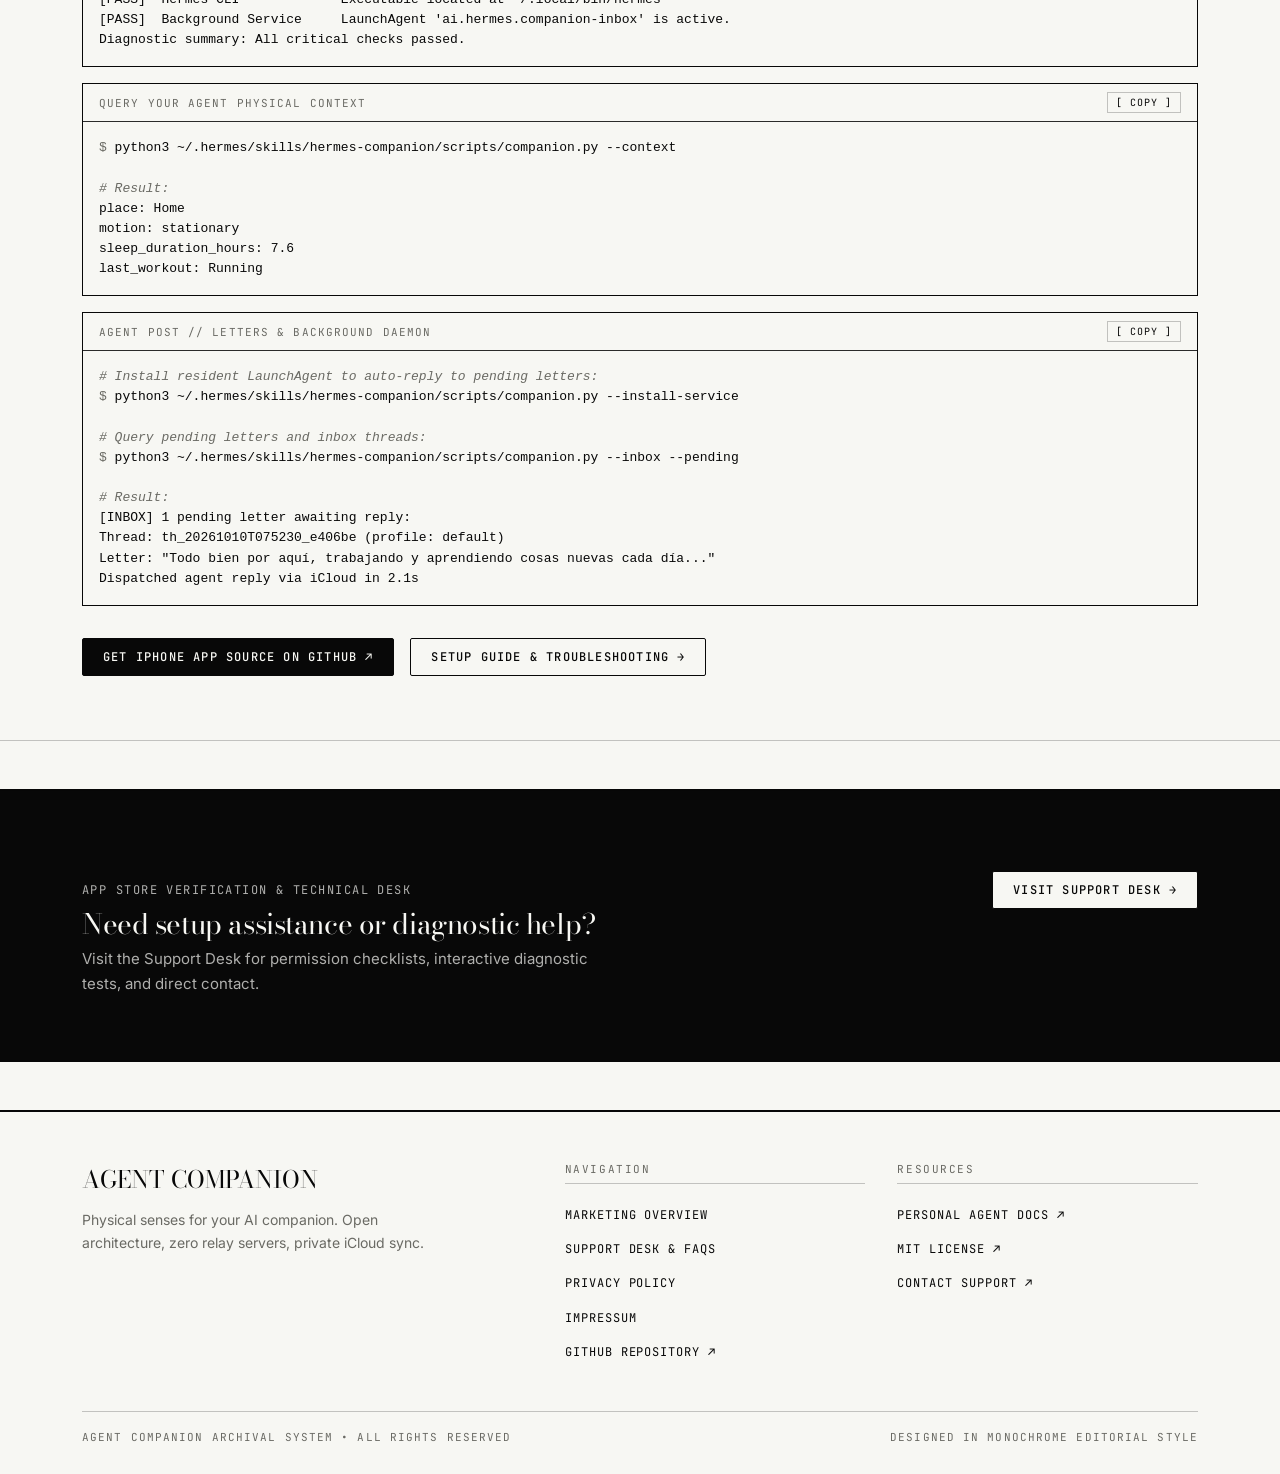
==== commit 08b5079b: "fix(appstore): sanitize app branding, metadata, and screenshots for Guideline 4.1(a) compliance" ====
--- a/website/index.html
+++ b/website/index.html
@@ -4,9 +4,9 @@
 <head>
   <meta charset="UTF-8">
   <meta name="viewport" content="width=device-width, initial-scale=1.0">
-  <title>Hermes Companion — Physical Senses for Your AI Agent</title>
+  <title>Agent Companion — Physical Senses for Your AI Agent</title>
   <meta name="description"
-    content="An iPhone app and Hermes skill. Gives your AI companion live awareness of where you are, how you slept, when you train, and private asynchronous letter correspondence via Hermes Post — through your own private iCloud with zero relay servers.">
+    content="An iPhone app and companion skill. Gives your AI companion live awareness of where you are, how you slept, when you train, and private asynchronous letter correspondence via Agent Post — through your own private iCloud with zero relay servers.">
   <link rel="stylesheet" href="style.css">
   <link rel="icon" type="image/png" href="assets/icon-source.png">
 
@@ -15,24 +15,24 @@
   <!-- Open Graph / Rich Social Link Preview -->
   <meta property="og:type" content="website">
   <meta property="og:url" content="https://hermescompanion.funktional.dev/">
-  <meta property="og:site_name" content="Hermes Companion">
-  <meta property="og:title" content="Hermes Companion — Physical Senses & Postbox for Your AI Agent">
+  <meta property="og:site_name" content="Agent Companion">
+  <meta property="og:title" content="Agent Companion — Physical Senses & Postbox for Your AI Agent">
   <meta property="og:description"
     content="Live place, physical motion, sleep quality, workout recovery, and private postal inbox — synced directly to your AI companion through your own private iCloud with zero relay servers.">
   <meta property="og:image" content="https://hermescompanion.funktional.dev/assets/lilith-white.jpeg">
   <meta property="og:image:width" content="1024">
   <meta property="og:image:height" content="572">
   <meta property="og:image:type" content="image/png">
-  <meta property="og:image:alt" content="Hermes Companion Telemetry Artwork">
+  <meta property="og:image:alt" content="Agent Companion Telemetry Artwork">
 
   <!-- Twitter Card -->
   <meta name="twitter:card" content="summary_large_image">
   <meta name="twitter:url" content="https://hermescompanion.funktional.dev/">
-  <meta name="twitter:title" content="Hermes Companion — Physical Senses & Postbox for Your AI Agent">
+  <meta name="twitter:title" content="Agent Companion — Physical Senses & Postbox for Your AI Agent">
   <meta name="twitter:description"
     content="Live place, physical motion, sleep quality, workout recovery, and private postal inbox — synced directly to your AI companion through your own private iCloud with zero relay servers.">
   <meta name="twitter:image" content="https://hermescompanion.funktional.dev/assets/lilith-white.jpeg">
-  <meta name="twitter:image:alt" content="Hermes Companion Telemetry Artwork">
+  <meta name="twitter:image:alt" content="Agent Companion Telemetry Artwork">
 </head>
 
 <body>
@@ -41,7 +41,7 @@
   <header class="archival-topbar">
     <div class="page-container">
       <div class="topbar-meta">
-        <span>HERMES COMPANION • PROTOCOL REF. 2026-HC</span>
+        <span>AGENT COMPANION • PROTOCOL REF. 2026-HC</span>
         <span>STATUS: ACTIVE TELEMETRY</span>
         <span>ZERO RELAY • NO VPN / TAILSCALE • PURE ICLOUD</span>
       </div>
@@ -49,10 +49,10 @@
       <nav class="topbar-nav" aria-label="Main Navigation">
         <a href="index.html" class="brand-mark">
           <div class="brand-icon-box">
-            <img src="assets/icon-source.png" alt="Hermes Emblem">
+            <img src="assets/icon-source.png" alt="Agent Companion Emblem">
           </div>
           <div>
-            <div class="brand-title">HERMES COMPANION</div>
+            <div class="brand-title">AGENT COMPANION</div>
           </div>
           <span class="brand-tag">iOS + AGENT SKILL</span>
         </a>
@@ -111,12 +111,12 @@
               <div class="hero-art-image-wrapper">
                 <picture>
                   <source media="(prefers-color-scheme: dark)" srcset="assets/lilith-black.png">
-                  <img id="hero-art-img" src="assets/lilith-white.jpeg" alt="Archival Hermes Graphic">
+                  <img id="hero-art-img" src="assets/lilith-white.jpeg" alt="Archival Companion Graphic">
                 </picture>
               </div>
               <div class="hero-art-caption">
                 <span>CODENAME LILITH</span>
-                <span>HERMES AI TELEMETRY</span>
+                <span>AGENT AI TELEMETRY</span>
               </div>
             </div>
           </div>
@@ -135,7 +135,7 @@
             <div class="spec-desc">Sleep duration, deep rest stages &amp; workouts</div>
           </div>
           <div class="spec-cell">
-            <div class="spec-label">03 / HERMES POST</div>
+            <div class="spec-label">03 / AGENT POST</div>
             <div class="spec-val">PRIVATE POSTBOX</div>
             <div class="spec-desc">Asynchronous letters &amp; memos to your agent</div>
           </div>
@@ -215,11 +215,11 @@
             </div>
           </div>
 
-          <!-- Card 4: Hermes Post -->
+          <!-- Card 4: Agent Post -->
           <div class="editorial-card">
             <div class="editorial-card-header">
               <span class="editorial-utility">ASYNC POSTBOX</span>
-              <span class="token faint">HERMES POST</span>
+              <span class="token faint">AGENT POST</span>
             </div>
             <div class="editorial-card-title">Letters &amp; Memos</div>
             <p class="editorial-body" style="font-size: 0.9375rem; margin-bottom: var(--space-16);">
@@ -256,7 +256,7 @@
             <div class="iphone-device">
               <div class="iphone-island"></div>
               <div class="iphone-screen">
-                <img src="assets/screenshots/dashboard.png" alt="iPhone Screen: Hermes Companion Daily Overview">
+                <img src="assets/screenshots/dashboard.png" alt="iPhone Screen: Agent Companion Daily Overview">
                 <div class="iphone-home-bar"></div>
               </div>
             </div>
@@ -272,23 +272,23 @@
             </div>
           </div>
 
-          <!-- Screen 2: Hermes Post -->
+          <!-- Screen 2: Agent Post -->
           <div class="iphone-card-container">
             <div class="iphone-device">
               <div class="iphone-island"></div>
               <div class="iphone-screen">
-                <img src="assets/screenshots/post.png" alt="iPhone Screen: Hermes Post Private Inbox">
+                <img src="assets/screenshots/post.png" alt="iPhone Screen: Agent Post Private Inbox">
                 <div class="iphone-home-bar"></div>
               </div>
             </div>
             <div class="iphone-plate">
               <div class="iphone-plate-meta">
                 <span class="editorial-utility-small">FIG. 02.2</span>
-                <span class="token faint">HERMES POST</span>
+                <span class="token faint">AGENT POST</span>
               </div>
               <div class="iphone-plate-title">Private Postbox</div>
               <div class="iphone-plate-desc">
-                Asynchronous postal channels and letters synchronized directly with your Hermes agent via iCloud.
+                Asynchronous postal channels and letters synchronized directly with your personal agent via iCloud.
               </div>
             </div>
           </div>
@@ -298,7 +298,7 @@
             <div class="iphone-device">
               <div class="iphone-island"></div>
               <div class="iphone-screen">
-                <img src="assets/screenshots/health.png" alt="iPhone Screen: Hermes Companion Health Archive">
+                <img src="assets/screenshots/health.png" alt="iPhone Screen: Agent Companion Health Archive">
                 <div class="iphone-home-bar"></div>
               </div>
             </div>
@@ -319,7 +319,7 @@
             <div class="iphone-device">
               <div class="iphone-island"></div>
               <div class="iphone-screen">
-                <img src="assets/screenshots/places.png" alt="iPhone Screen: Hermes Companion Known Places">
+                <img src="assets/screenshots/places.png" alt="iPhone Screen: Agent Companion Known Places">
                 <div class="iphone-home-bar"></div>
               </div>
             </div>
@@ -330,7 +330,7 @@
               </div>
               <div class="iphone-plate-title">Known Places</div>
               <div class="iphone-plate-desc">
-                Named locations and geofence perimeters recognized by your Hermes agent with 1-tap capture.
+                Named locations and geofence perimeters recognized by your personal agent with 1-tap capture.
               </div>
             </div>
           </div>
@@ -404,7 +404,7 @@
               <div class="diagram-node-header">
                 <span class="diagram-node-idx">[ 04 : AGENT ]</span>
               </div>
-              <div class="diagram-node-title">Hermes Agent</div>
+              <div class="diagram-node-title">Personal Agent</div>
               <div class="diagram-node-desc">
                 Reads local context instantly and dispatches letter replies via resident LaunchAgent daemon.
               </div>
@@ -426,7 +426,7 @@
             No VPNs. No Tailscale. No Cloudflare Tunnels.
           </h3>
           <p class="editorial-lead" style="margin-bottom: var(--space-24);">
-            Virtually every other mobile agent tool requires you to maintain an always-on VPN profile (Tailscale, WireGuard), open router ports, or forward traffic through reverse tunnels. Hermes Companion replaces fragile network plumbing with native Apple iCloud Drive ubiquity.
+            Virtually every other mobile agent tool requires you to maintain an always-on VPN profile (Tailscale, WireGuard), open router ports, or forward traffic through reverse tunnels. Agent Companion replaces fragile network plumbing with native Apple iCloud Drive ubiquity.
           </p>
 
           <div class="cards-grid-2">
@@ -444,10 +444,10 @@
               </ul>
             </div>
 
-            <!-- Hermes Companion -->
+            <!-- Agent Companion -->
             <div class="editorial-card" style="border: 2px solid var(--ink); background: var(--surface);">
               <div class="editorial-card-header">
-                <span class="editorial-utility">HERMES COMPANION</span>
+                <span class="editorial-utility">AGENT COMPANION</span>
                 <span class="token inverted">NATIVE ICLOUD</span>
               </div>
               <div class="editorial-card-title">Pure Asynchronous Ubiquity</div>
@@ -472,7 +472,7 @@
           </div>
           <h2 class="editorial-section-title">Install in 30 seconds</h2>
           <p class="editorial-lead">
-            One Hermes CLI command installs the skill on your Mac.
+            One CLI command installs the skill on your Mac.
           </p>
         </div>
 
@@ -574,7 +574,7 @@
 
         <div class="terminal-block" style="margin-top: var(--space-16);">
           <div class="terminal-header">
-            <span class="terminal-title">HERMES POST // LETTERS &amp; BACKGROUND DAEMON</span>
+            <span class="terminal-title">AGENT POST // LETTERS &amp; BACKGROUND DAEMON</span>
             <button type="button" class="terminal-copy-btn" data-copy-target="code-post" data-copy-cmd="python3 ~/.hermes/skills/hermes-companion/scripts/companion.py --install-service">[ COPY ]</button>
           </div>
           <div class="terminal-content">
@@ -640,7 +640,7 @@
       <div class="footer-grid">
         <div>
           <div style="font-family: var(--font-display); font-size: 1.5rem; margin-bottom: var(--space-8);">
-            HERMES COMPANION
+            AGENT COMPANION
           </div>
           <p style="font-size: 0.875rem; color: var(--secondary-ink); max-width: 42ch;">
             Physical senses for your AI companion. Open architecture, zero relay servers, private iCloud sync.
@@ -662,7 +662,7 @@
         <div>
           <div class="footer-col-title">RESOURCES</div>
           <ul class="footer-links">
-            <li><a href="https://hermes-agent.nousresearch.com/" target="_blank" rel="noopener">Hermes Agent Docs ↗</a>
+            <li><a href="https://hermes-agent.nousresearch.com/" target="_blank" rel="noopener">Personal Agent Docs ↗</a>
             </li>
             <li><a href="https://github.com/danielmain/hermes-companion/blob/main/LICENSE" target="_blank"
                 rel="noopener">MIT License ↗</a></li>
@@ -672,7 +672,7 @@
       </div>
 
       <div class="footer-stamp">
-        <div>HERMES COMPANION ARCHIVAL SYSTEM • ALL RIGHTS RESERVED</div>
+        <div>AGENT COMPANION ARCHIVAL SYSTEM • ALL RIGHTS RESERVED</div>
         <div>DESIGNED IN MONOCHROME EDITORIAL STYLE</div>
       </div>
     </div>
